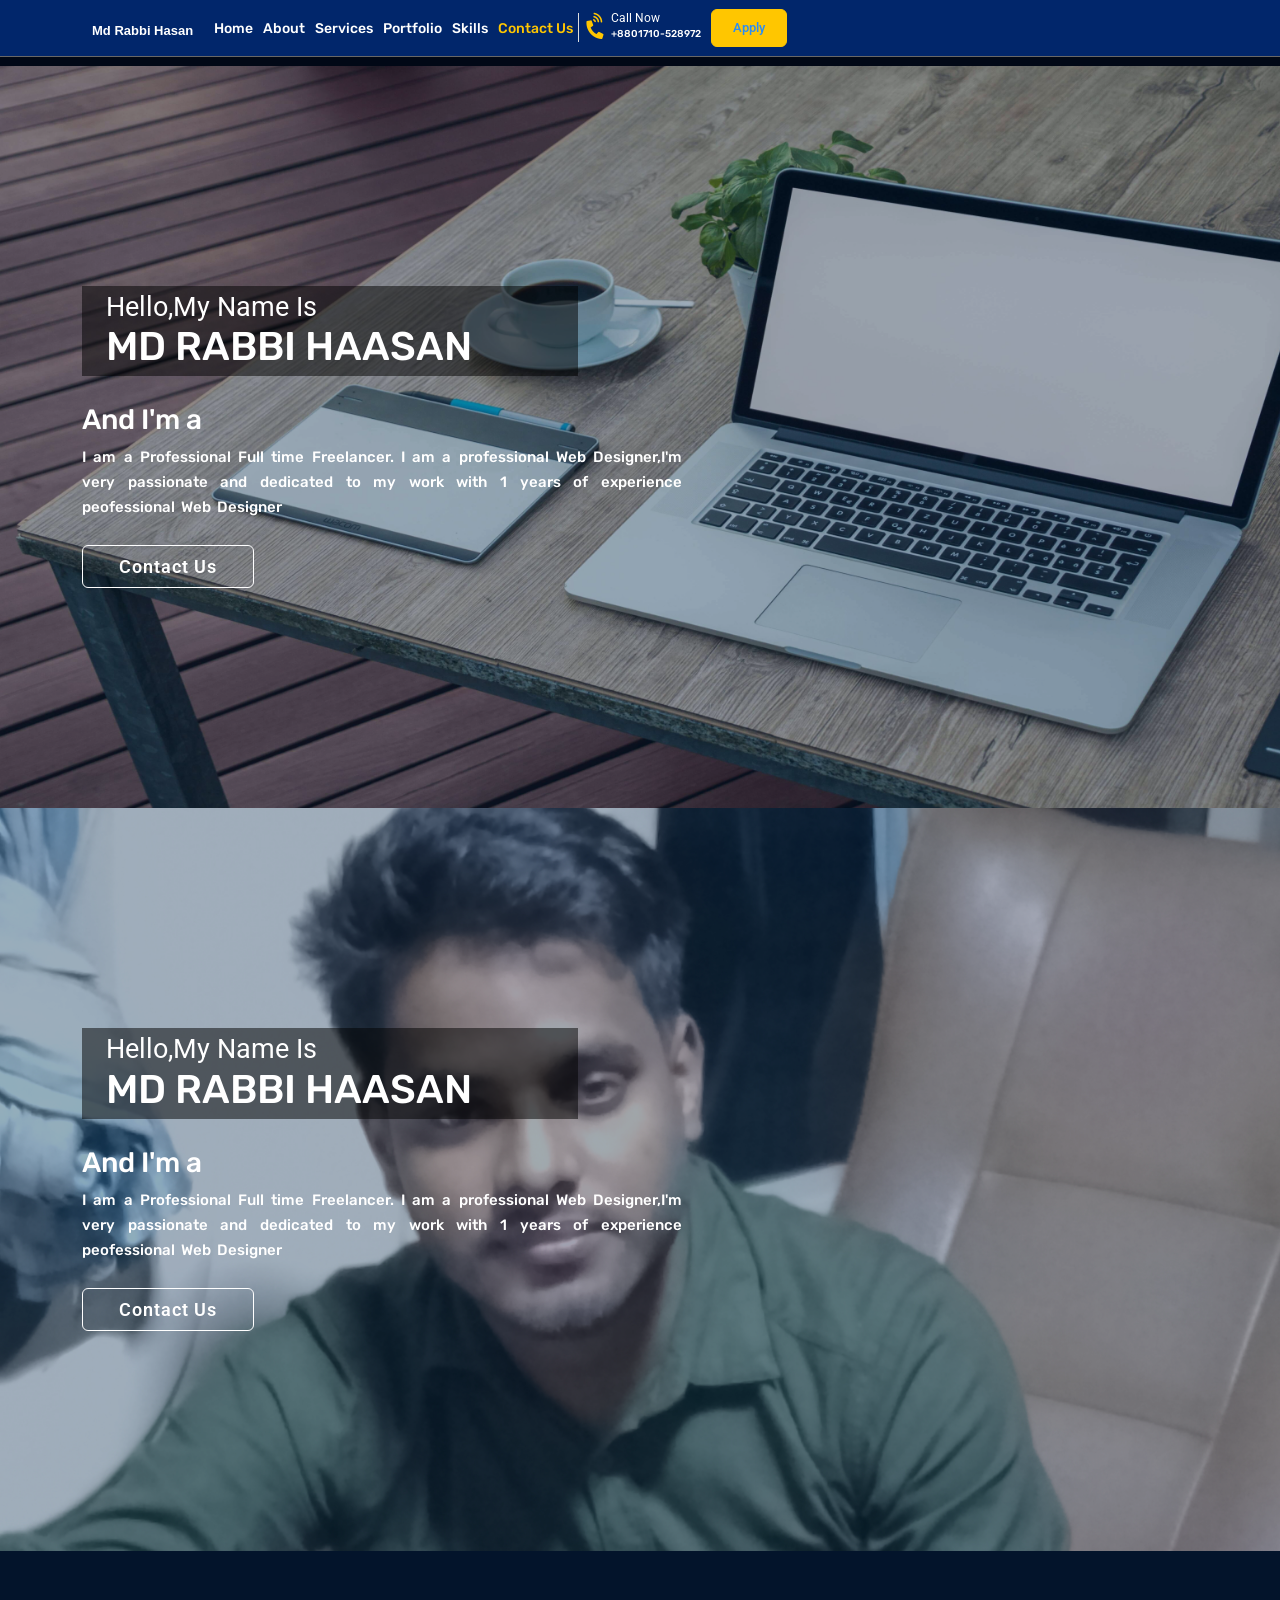
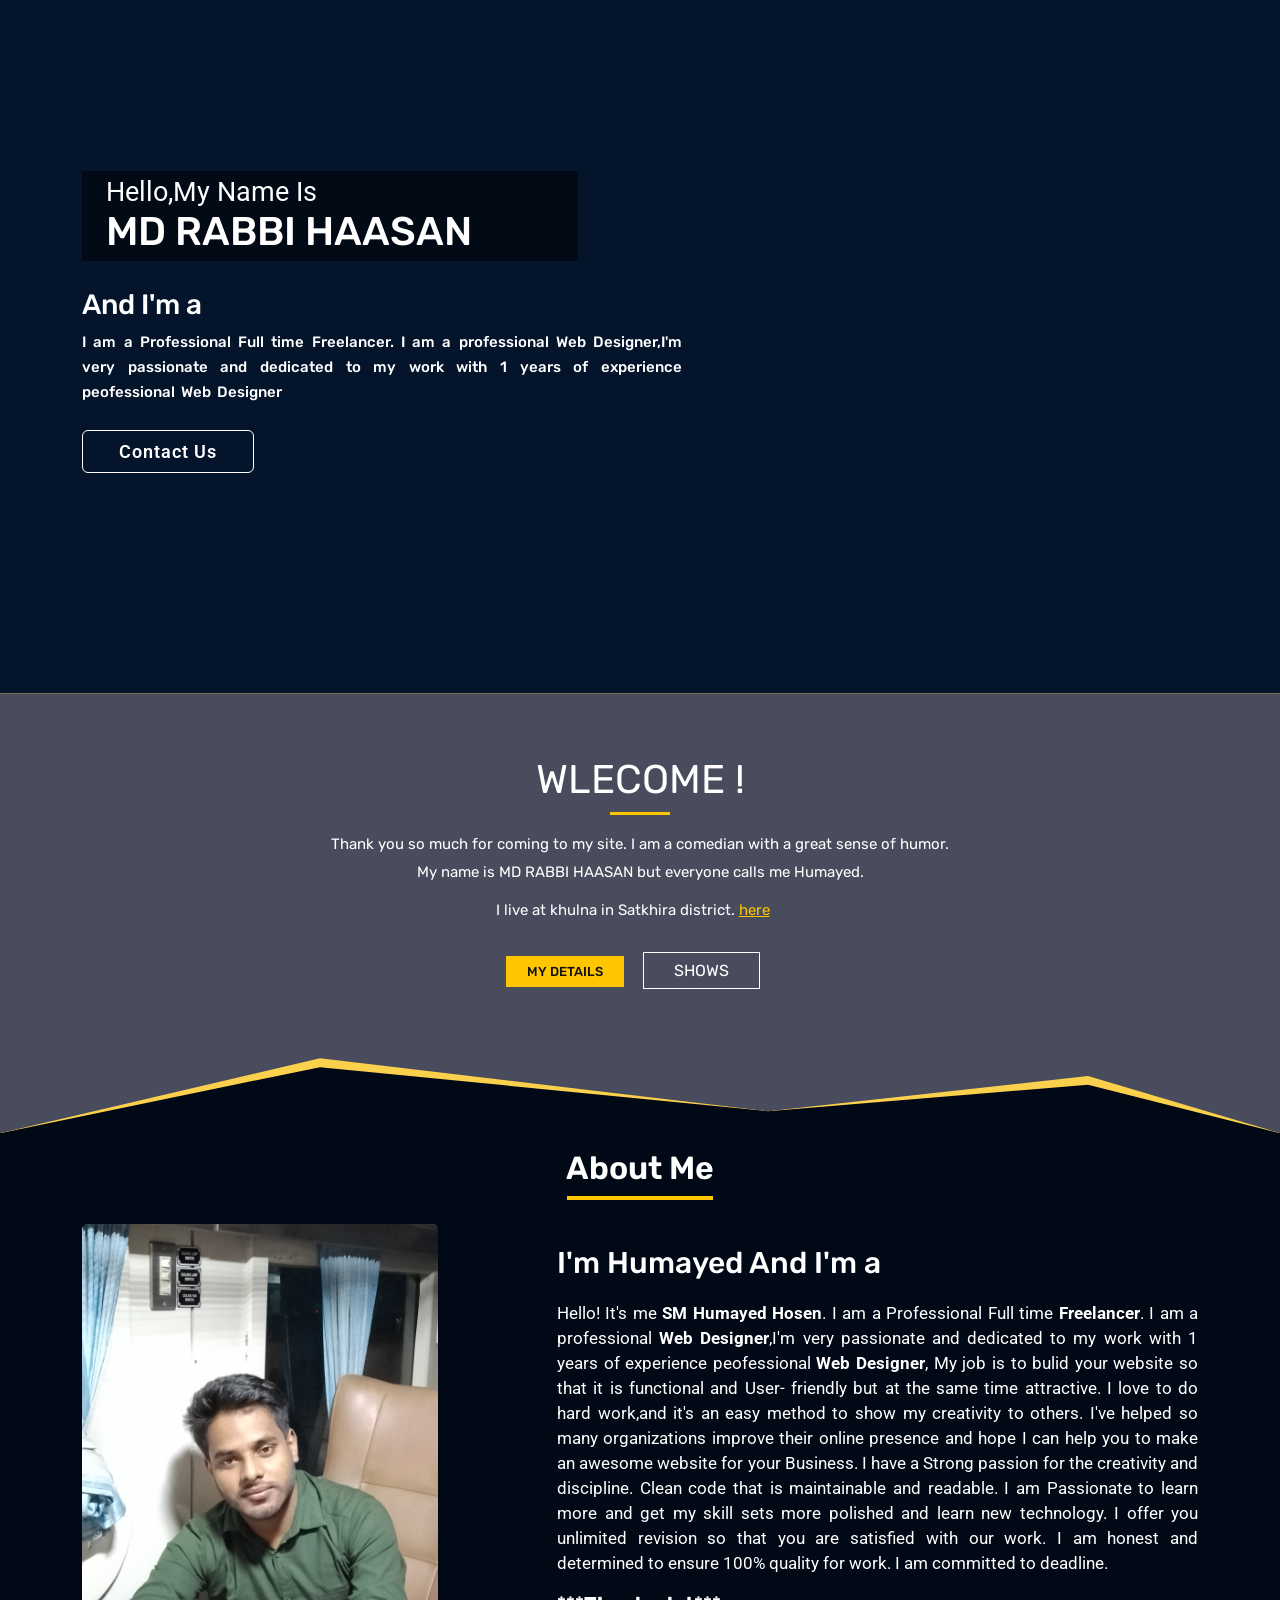
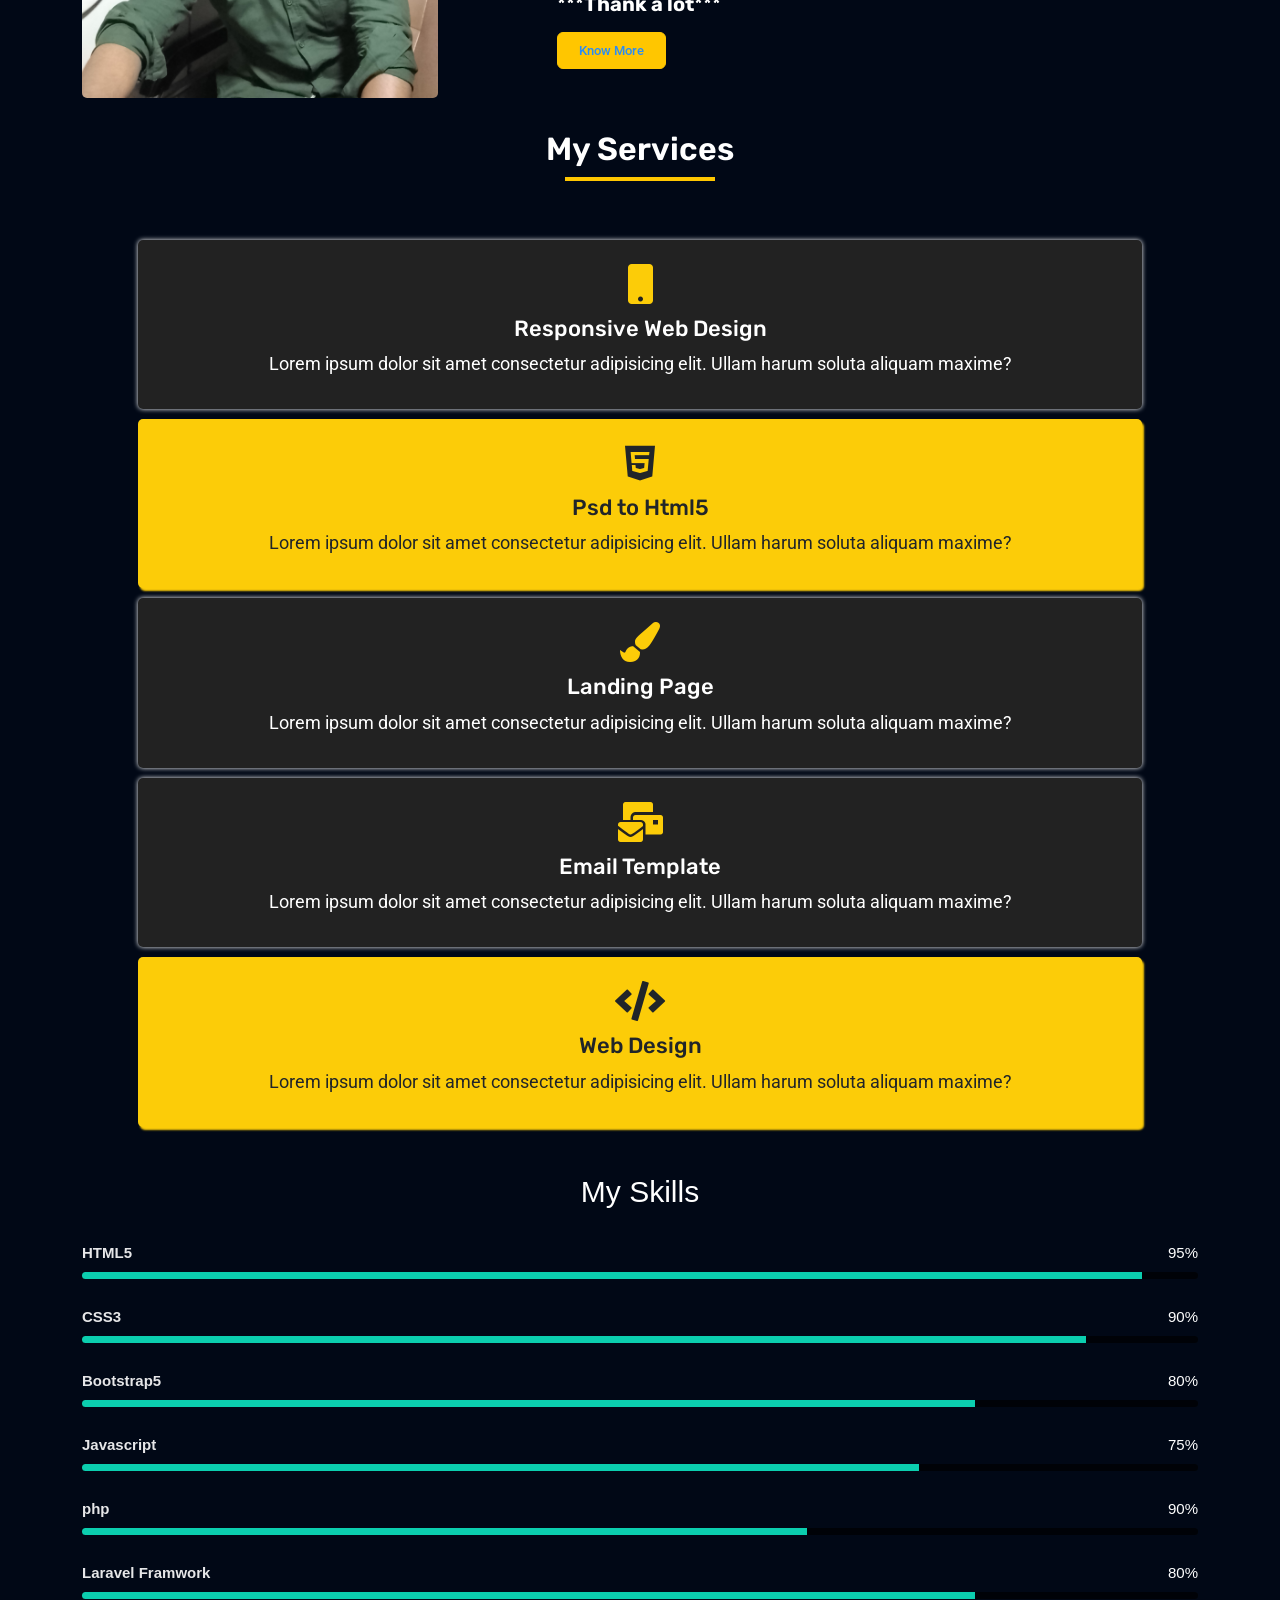
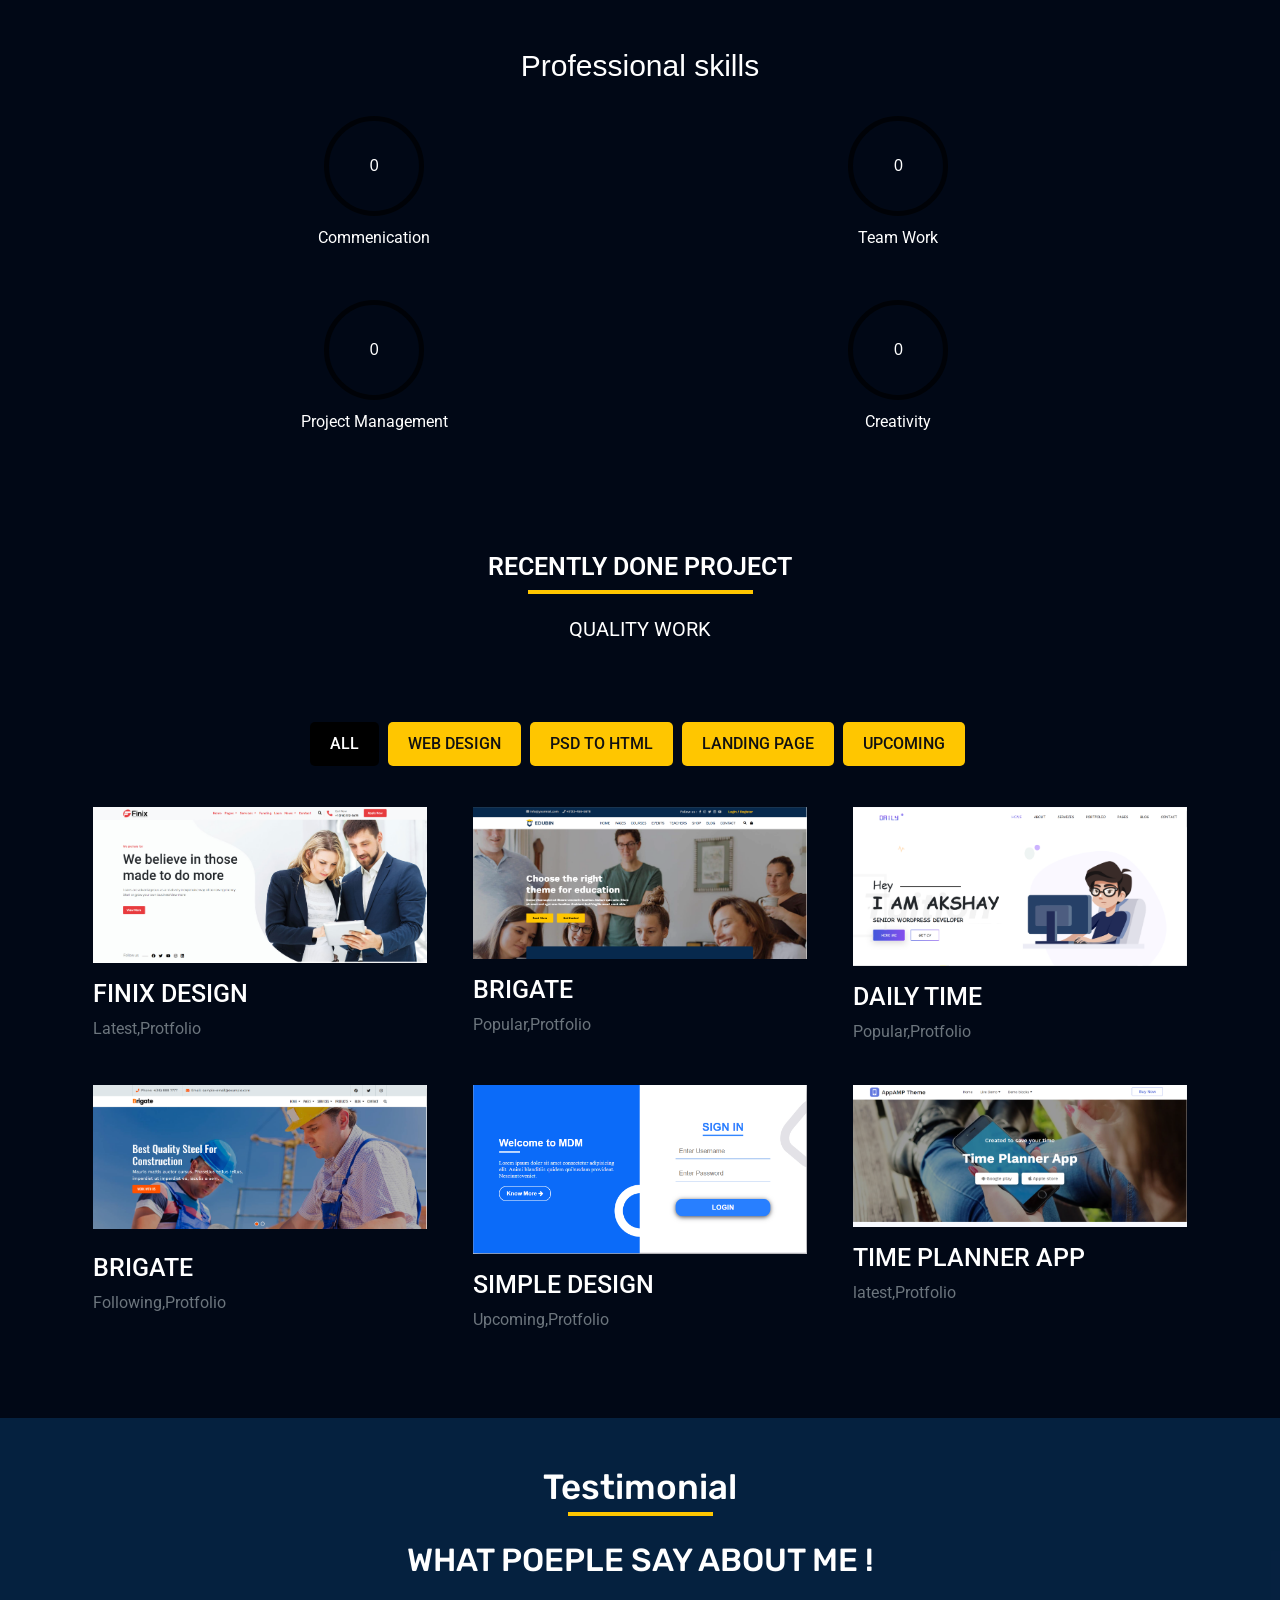
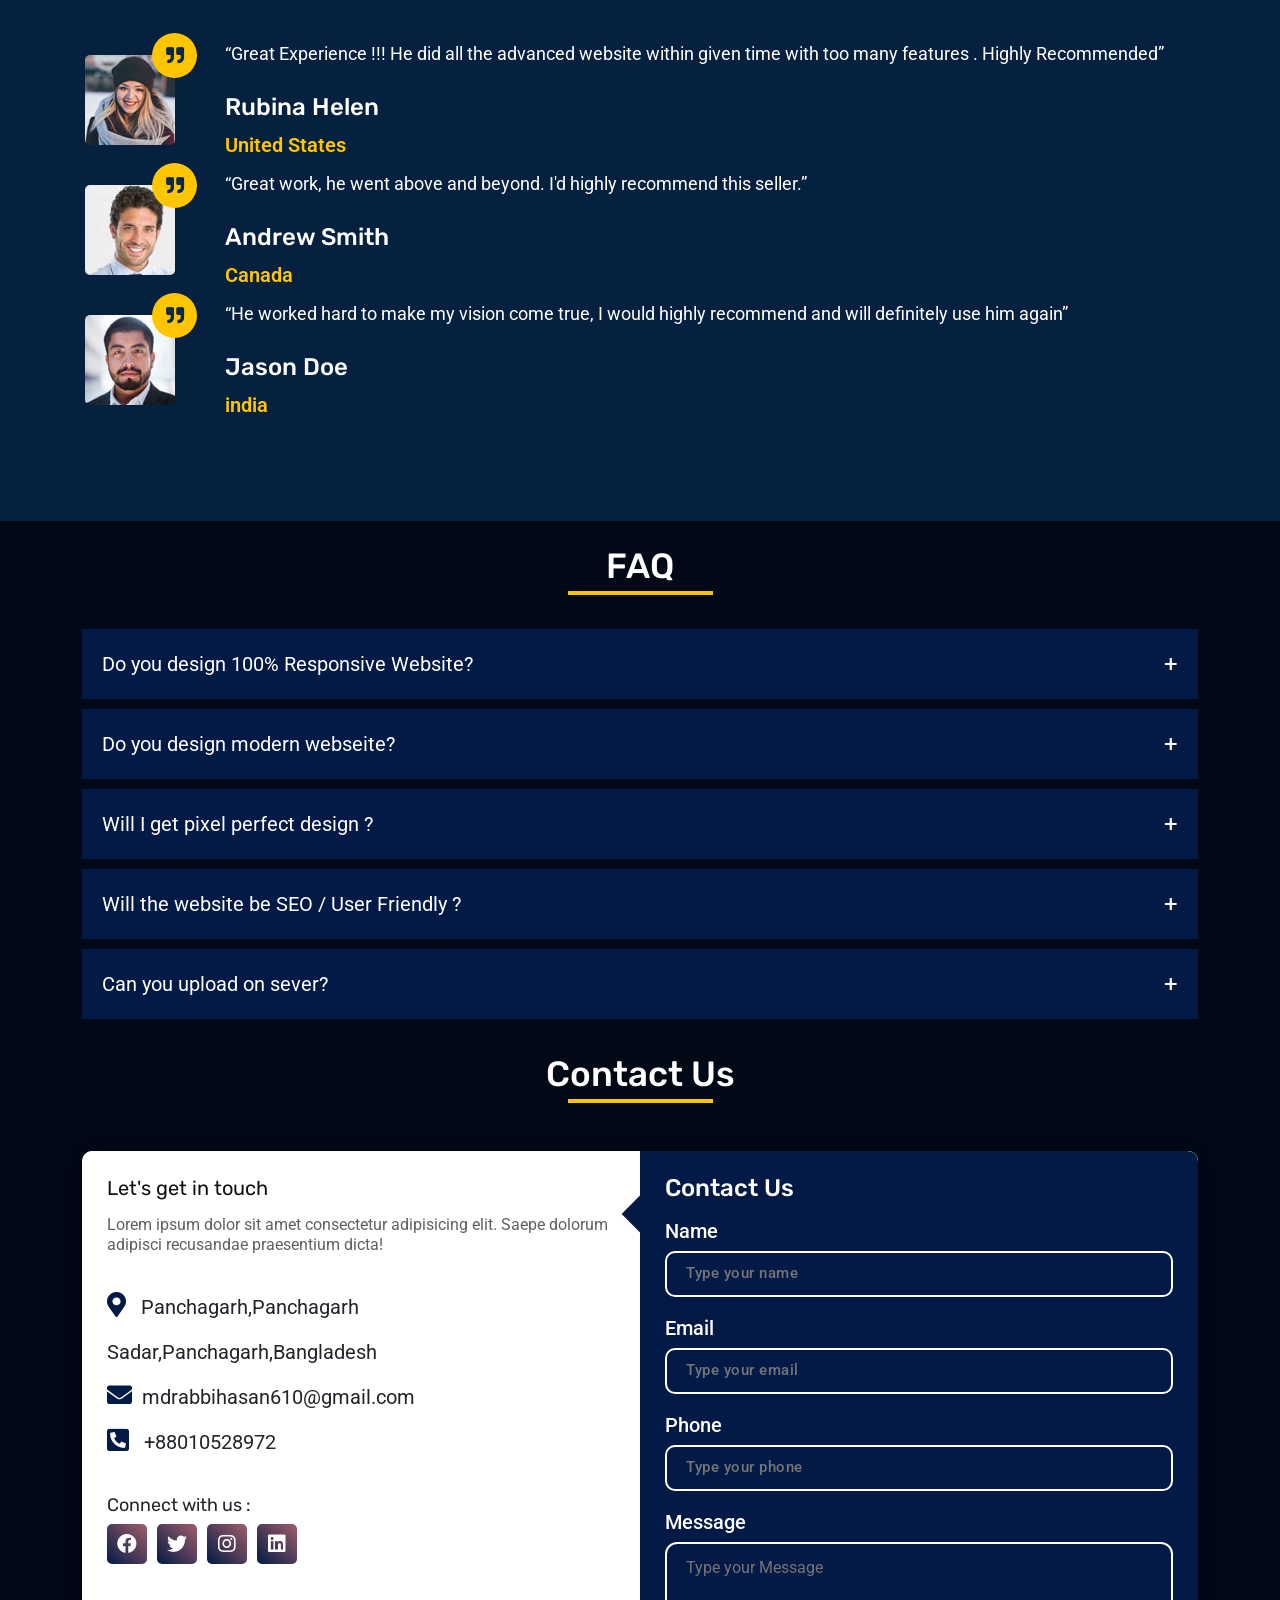
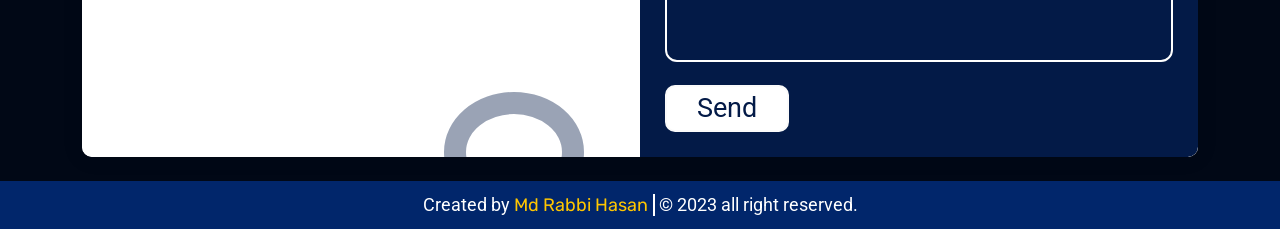
==== index.html @ 2c8f9721 "Portfolio" ====
<!doctype html>
<html lang="en">

<head>
    <!-- Required meta tags -->
    <meta charset="utf-8">
    <meta name="viewport" content="width=device-width, initial-scale=1">

    <!-- Font -->
    <link
        href="https://fonts.googleapis.com/css2?family=Roboto:ital,wght@0,100;0,300;0,400;0,500;0,700;0,900;1,100;1,300;1,400;1,500;1,700;1,900&family=Rubik:ital,wght@0,300;0,400;0,500;0,600;0,700;0,800;1,300;1,400;1,500;1,600;1,700;1,800&display=swap"
        rel="stylesheet">
    <link rel="stylesheet" href="https://cdnjs.cloudflare.com/ajax/libs/font-awesome/4.7.0/css/font-awesome.css">
    <link rel="stylesheet" href="https://cdnjs.cloudflare.com/ajax/libs/font-awesome/5.15.3/css/all.min.css">
    <!-- Slick slider cdn -->
    <link rel="stylesheet" href="https://cdnjs.cloudflare.com/ajax/libs/slick-carousel/1.9.0/slick-theme.min.css"
        integrity="sha512-17EgCFERpgZKcm0j0fEq1YCJuyAWdz9KUtv1EjVuaOz8pDnh/0nZxmU6BBXwaaxqoi9PQXnRWqlcDB027hgv9A=="
        crossorigin="anonymous" referrerpolicy="no-referrer" />
    <link rel="stylesheet" href="https://cdnjs.cloudflare.com/ajax/libs/slick-carousel/1.9.0/slick.min.css"
        integrity="sha512-yHknP1/AwR+yx26cB1y0cjvQUMvEa2PFzt1c9LlS4pRQ5NOTZFWbhBig+X9G9eYW/8m0/4OXNx8pxJ6z57x0dw=="
        crossorigin="anonymous" referrerpolicy="no-referrer" />

    <!-- animate.css -->
    <link rel="stylesheet" href="./css/animate.css">

    <!-- Bootstrap CSS -->
    <link rel="stylesheet" href="https://stackpath.bootstrapcdn.com/bootstrap/5.0.0-alpha1/css/bootstrap.min.css"
        integrity="sha384-r4NyP46KrjDleawBgD5tp8Y7UzmLA05oM1iAEQ17CSuDqnUK2+k9luXQOfXJCJ4I" crossorigin="anonymous">
    <link rel="stylesheet" href="css/style.css">
    <link rel="stylesheet" href="css/responsive.css">

    <title>Md Rabbi Hasan</title>
</head>

<body>
    <!-- =====Header-part======== -->
    <header>
        <nav class="navbar  navbar-fixed-top navbar-expand-lg  navbar-dark  header-nav">
            <div class="container">
                <a class="navbar-brand" href="#">
                    <img class="nav-img" src="#" alt="">
                    <span>Md Rabbi Hasan</span>
                </a>

                <button class="navbar-toggler" type="button" data-toggle="collapse"
                    data-target="#navbarSupportedContent" aria-controls="navbarSupportedContent" aria-expanded="false"
                    aria-label="Toggle navigation">
                    <span class="navbar-toggler-icon"></span>
                </button>
                <div class="collapse navbar-collapse" id="navbarSupportedContent">
                    <ul class="navbar-nav ml-auto our-primary-menu">
                        <li><a href="#">Home</a></li>
                        <li><a href="#about">About</a>
                        </li>
                        <li><a href="#service">Services</a>
                        </li>
                        <li><a href="#portfolio">Portfolio</a>
                        </li>
                        <li><a href="#mh-skills">Skills</a>
                        </li>
                        <li><a style="color: #ffc600;" href="#Contact">Contact Us</a></li>
                    </ul>

                    <div class="header-call d-flex">
                        <div class="header-call-icon">
                            <span><i class="fas fa-phone-volume"></i></span>
                        </div>
                        <div class="header-call-info">
                            <span class="d-block">Call Now</span>
                            <a class="d-block" href="tel:+8801710-528972">+8801710-528972</a>
                        </div>
                    </div>
                    <form class="d-flex">
                        <button class="btn default-btn btn-outline-dark" type="submit">Apply</button>
                    </form>

                </div>
            </div>
        </nav>
    </header>
    <!-- =====Header-part======== -->

<!-- =======Slider-part======== -->
<section class="slider-section">
    <div class="row banner">

        <div class="col-xxl-12">
            <div class="inner-banner" style="background-image: url('./img/me/r4.jpg');">
                <div class="container">
                    <div class="row">
                        <div class="col-xxl-6 col-xl-6 col-lg-6 col-md-6 col-sm-6">
                            <div class="banner-info wow slideInLeft">
                                <h1><span>Hello,My Name Is</span>
                                    MD RABBI HAASAN</h1>
                                <h3>And I'm a <span class="animate"></span></h3>
                                <h6>I am a Professional Full time Freelancer. I am a professional Web Designer,I'm
                                    very passionate and dedicated to my work with 1 years of experience peofessional
                                    Web Designer</h6>
                                <a class="btn btn-primary" href="#Contact">Contact Us</a>
                            </div>
                        </div>
                        <div class="col-xxl-6 col-xl-6 col-lg-6 col-md-6 col-sm-6">
                            <div id="particles-js" class="row"></div>
                        </div>
                    </div>
                </div>
            </div>
        </div>
        <div class="col-xxl-12">
            <div class="inner-banner" style="background-image: url('./img/me/r2.jpg');">
                <div class="container">
                    <div class="row">
                        <div class="col-xxl-6 col-xl-6 col-lg-6 col-md-6 col-sm-6">
                            <div class="banner-info wow slideInLeft">
                                <h1><span>Hello,My Name Is</span>
                                    MD RABBI HAASAN</h1>
                                <h3>And I'm a <span class="animate2"></span></h3>
                                <h6>I am a Professional Full time Freelancer. I am a professional Web Designer,I'm
                                    very passionate and dedicated to my work with 1 years of experience peofessional
                                    Web Designer</h6>
                                <a class="btn btn-primary" href="#Contact">Contact Us</a>
                            </div>
                        </div>
                        <div class="col-xxl-6 col-xl-6 col-lg-6 col-md-6 col-sm-6">
                            <div id="particles-js2" class="row"></div>
                        </div>
                    </div>
                </div>
            </div>
        </div>
        <div class="col-xxl-12">
            <div class="inner-banner" style="background-image: url('./img/me/r3.jpg');">
                <div class="container">
                    <div class="row">
                        <div class="col-xxl-6 col-xl-6 col-lg-6 col-md-6 col-sm-6">
                            <div class="banner-info wow slideInLeft">
                                <h1><span>Hello,My Name Is</span>
                                    MD RABBI HAASAN</h1>
                                <h3>And I'm a <span class="animate3"></span></h3>
                                <h6>I am a Professional Full time Freelancer. I am a professional Web Designer,I'm
                                    very passionate and dedicated to my work with 1 years of experience peofessional
                                    Web Designer</h6>
                                <a class="btn btn-primary" href="#Contact">Contact Us</a>
                            </div>
                        </div>
                        <div class="col-xxl-6 col-xl-6 col-lg-6 col-md-6 col-sm-6">
                            <div id="particles-js3" class="row"></div>
                        </div>
                    </div>
                </div>
            </div>
        </div>

    </div>
</section>
<!-- =======Slider-part======== -->

<!-- =======wlecome-part======== -->
    <section class="wlecome-section">
        <div class="container">
            <div class="row">
                <div class="col-xxl-3"></div>
                <div class="col-xxl-6">
                    <div class="Wlc-content wow bounceInUp text-center text-white"  data-wow-delay="0.4s">
                        <h1 class="mb-2">WLECOME !</h1>
                        <SPAN></SPAN>
                        <h3>Thank you so much for coming to my site. I am a comedian with a great sense of humor.</h3>
                        <h5>My name is MD RABBI HAASAN but everyone calls me Humayed.</h5>
                        <h6 class="lead">I live at khulna in Satkhira district. <a target="_blank"
                                href="https://goo.gl/maps/3Na8GhaieLbzHZTj9">here</a> </h6>
                        <a class="default-btn Wlc-btn" href="#">MY DETAILS</a>
                        <a class="show-btn" href="#">SHOWS</a>
                    </div>
                </div>
                <div class="col-xxl-3"></div>
            </div>
        </div>
    </section>
<!-- =======wlecome-part======== -->

<!-- ======about-part======== -->
    <section id="about" class="about-section py-3">
        <div class="container">
            <div class="row pb-4">
                <div class="col-xxl-12">
                    <div class="about-title text-center">
                        <h2>About Me</h2>
                        <span></span>
                    </div>
                </div>
            </div>
            <div class="row align-items-center">
                <div class="col-xxl-4 col-xl-4 col-lg-4 col-md-12">
                    <div class="about-left">
                        <div class="about-img ">
                            <img src="./img/me/r1.jpg" alt="" class="wow bounceInLeft" data-wow-offset="250" data-wow-delay="0s" style="visibility: visible; animation-delay: 0s; animation-name: bounceInLeft;">
                        </div>
                        <div class="about-social">
                            <ul>
                                <li><a target="_blank" href="https://www.facebook.com/rabbihasan610/"><i
                                            class="fab fa-facebook"></i></a></li>
                                <li><a target="_blank" href="https://twitter.com/"><i
                                            class="fab fa-twitter"></i></a></li>
                                <li><a target="_blank" href="https://www.instagram.com/"><i
                                            class="fab fa-linkedin"></i></a></li>
                                <li><a target="_blank"
                                        href="https://www.linkedin.com/"><i
                                            class="fab fa-instagram"></i></a></li>
                            </ul>
                        </div>
                    </div>
                </div>
                <div class="col-xxl-1 col-xl-1 col-lg-1 col-md-12"></div>
                <div class="col-xxl-7 col-xl-7 col-lg-7 col-md-12">
                    <div class="about-right wow bounceInLeft" data-wow-offset="250" data-wow-delay="0s" style="visibility: visible; animation-delay: 0s; animation-name: bounceInLeft;">
                        <h2>I'm Humayed And I'm a <span class="test" style="color: #fec500; font-weight: 500;"></span>
                        </h2>
                        <p class="">Hello! It's me <b>SM Humayed Hosen</b>. I am a Professional Full time
                            <b>Freelancer</b>. I am a professional <b>Web Designer</b>,I'm very passionate and dedicated
                            to my work with 1 years of experience peofessional <b>Web Designer</b>, My job is to bulid
                            your website so that it is functional and User- friendly but at the same time attractive. I
                            love to do hard work,and it's an easy method to show my creativity to others. I've helped so
                            many organizations improve their online presence and hope I can help you to make an awesome
                            website for your Business. I have a Strong passion for the creativity and discipline. Clean
                            code that is maintainable and readable. I am Passionate to learn more and get my skill sets
                            more polished and learn new technology. I offer you unlimited revision so that you are
                            satisfied with our work. I am honest and determined to ensure 100% quality for work. I am
                            committed to deadline.
                        </p>
                        <h5>***<b>Thank a lot</b>***</h5>
                        <a class="btn btn-primary my-2 default-btn" type="button" href="#">Know More</a>
                    </div>
                </div>
            </div>
        </div>
    </section>
<!-- ======about-part======== -->

<!-- =====service-part===== -->
    <section id="service" class="services-section py-3">
        <div class="container">
            <div class="row">
                <div class="col-xll-12">
                    <div class="services-title text-center">
                        <h2>My Services</h2>
                        <span></span>
                    </div>
                </div>
            </div>
            <div class="row serviceslick py-4">
                <div class="col-xxl-4">
                    <div class="services-item wow fadeInUp" data-wow-offset="180" style="visibility: visible; animation-name: fadeInUp;">
                        <div class="services-content p-3 text-center">
                            <span><i class="fas fa-mobile"></i></span>
                            <h2>Responsive Web Design</h2>
                            <p>Lorem ipsum dolor sit amet consectetur adipisicing elit. Ullam harum soluta aliquam
                                maxime? </p>
                        </div>
                    </div>
                </div>
                <div class="col-xxl-4">
                    <div class="services-item wow fadeInUp" data-wow-offset="180" style="visibility: visible; animation-name: fadeInUp;">
                        <div class="services-content-yellow p-3 text-center">
                            <span><i class="fab fa-html5"></i></span>
                            <h2>Psd to Html5</h2>
                            <p>Lorem ipsum dolor sit amet consectetur adipisicing elit. Ullam harum soluta aliquam
                                maxime? </p>
                        </div>
                    </div>
                </div>
                <div class="col-xxl-4">
                    <div class="services-item wow fadeInUp" data-wow-offset="180" style="visibility: visible; animation-name: fadeInUp;">
                        <div class="services-content p-3 text-center">
                            <span><i class="fas fa-paint-brush"></i></span>
                            <h2>Landing Page</h2>
                            <p>Lorem ipsum dolor sit amet consectetur adipisicing elit. Ullam harum soluta aliquam
                                maxime? </p>
                        </div>
                    </div>
                </div>
                <div class="col-xxl-4">
                    <div class="services-item wow fadeInUp" data-wow-offset="180" style="visibility: visible; animation-name: fadeInUp;">
                        <div class="services-content p-3 text-center">
                            <span><i class="fas fa-mail-bulk"></i></span>
                            <h2>Email Template</h2>
                            <p>Lorem ipsum dolor sit amet consectetur adipisicing elit. Ullam harum soluta aliquam
                                maxime? </p>
                        </div>
                    </div>
                </div>
                <div class="col-xxl-4">
                    <div class="services-item wow fadeInUp" data-wow-offset="180" style="visibility: visible; animation-name: fadeInUp;">
                        <div class="services-content-yellow p-3  text-center">
                            <span><i class="fas fa-code"></i></span>
                            <h2>Web Design</h2>
                            <p>Lorem ipsum dolor sit amet consectetur adipisicing elit. Ullam harum soluta aliquam
                                maxime? </p>
                        </div>
                    </div>
                </div>
            </div>
        </div>
    </section>
<!-- =====service-part===== -->

<!-- ========skill-part====== -->
    <section class="mh-skills" id="mh-skills">
        <div class="container">
            <div class="row">
                <div class="col-xl-12 col-xxl-6">
                    <div class="mh-skills-inner wow fadeInUp" data-wow-offset="180" style="visibility: visible; animation-name: fadeInUp;">
                        <div class="mh-professional-skill">
                            <h3>My Skills</h3>
                            <div class="each-skills">
                                <div class="candidotos">
                                    <div class="parcial">
                                        <div class="info">
                                            <div class="nome">HTML5</div>
                                            <div class="Percentage-num">95%</div>
                                        </div>
                                        <div class="progressBar">
                                            <div class="percentagem" style="width: 95%;"></div>
                                        </div>
                                    </div>
                                </div>
                                <div class="candidotos">
                                    <div class="parcial">
                                        <div class="info">
                                            <div class="nome">CSS3</div>
                                            <div class="Percentage-num">90%</div>
                                        </div>
                                        <div class="progressBar">
                                            <div class="percentagem" style="width: 90%;"></div>
                                        </div>
                                    </div>
                                </div>
                                <div class="candidotos">
                                    <div class="parcial">
                                        <div class="info">
                                            <div class="nome">Bootstrap5</div>
                                            <div class="Percentage-num">80%</div>
                                        </div>
                                        <div class="progressBar">
                                            <div class="percentagem" style="width: 80%;"></div>
                                        </div>
                                    </div>
                                </div>
                                <div class="candidotos">
                                    <div class="parcial">
                                        <div class="info">
                                            <div class="nome">Javascript</div>
                                            <div class="Percentage-num">75%</div>
                                        </div>
                                        <div class="progressBar">
                                            <div class="percentagem" style="width: 75%;"></div>
                                        </div>
                                    </div>
                                </div>
                                <div class="candidotos">
                                    <div class="parcial">
                                        <div class="info">
                                            <div class="nome">php</div>
                                            <div class="Percentage-num">90%</div>
                                        </div>
                                        <div class="progressBar">
                                            <div class="percentagem" style="width: 65%;"></div>
                                        </div>
                                    </div>
                                </div>
                                <div class="candidotos">
                                    <div class="parcial">
                                        <div class="info">
                                            <div class="nome">Laravel Framwork</div>
                                            <div class="Percentage-num">80%</div>
                                        </div>
                                        <div class="progressBar">
                                            <div class="percentagem" style="width: 80%;"></div>
                                        </div>
                                    </div>
                                </div>
                            </div>
                        </div>
                    </div>
                </div>

                <div class="col-xl-12 col-xxl-6">
                    <div class="mh-professional-skills  wow fadeInUp" data-wow-offset="180" style="visibility: visible; animation-name: fadeInUp;">
                        <h3>Professional skills</h3>
                        <ul class="mh-professional-progress">
                            <li>
                                <div class="mh-progress mh-progress-circle" data-progress="95"></div>
                                <div class="pr-skills-name">Commenication</div>
                            </li>
                            <li>
                                <div class="mh-progress mh-progress-circle" data-progress="80"></div>
                                <div class="pr-skills-name">Team Work</div>
                            </li>
                            <li>
                                <div class="mh-progress mh-progress-circle" data-progress="86"></div>
                                <div class="pr-skills-name">Project Management</div>
                            </li>
                            <li>
                                <div class="mh-progress mh-progress-circle" data-progress="85"></div>
                                <div class="pr-skills-name">Creativity</div>
                            </li>
                        </ul>
                    </div>
                </div>

            </div>
        </div>
    </section>
<!-- ========skill-part====== -->

    <!-- =============Start Portfolio-section=========== -->

    <section id="portfolio" class="project-area">
        <div class="container">
            <div class="row">
                <div class="col-xxl-12">
                    <div class="project-title text-white pb-5">
                        <div class="title-h1 text-uppercase">Recently Done Project</div>
                        <span></span>
                        <div class="title-h2 text-uppercase">Quality Work</div>
                    </div>
                </div>
            </div>
            <div class="row">
                <div class="col-xxl-12">
                    <div class="button-group">
                        <button type="button" data-filter="*" class="active mixitup-control-active">All</button>
                        <button type="button" data-filter=".WEB-DESIGN">WEB DESIGN</button>
                        <button type="button" data-filter=".PSD-HTML">PSD TO HTML</button>
                        <button type="button" data-filter=".LANDING-PAGE">LANDING PAGE</button>
                        <button type="button" data-filter=".Upcoming">Upcoming</button>
                    </div>
                </div>
            </div>
            <div class="row grid">
                <div class="col-xxl-4 col-xl-4 col-lg-4 col-md-6 col-sm-12  element-item PSD-HTML">
                    <div class="our-project">
                        <div class="img">
                            <img src="./img/portfolio/web3.png" alt="portfolio-1" class="wow fadeInUp" data-wow-offset="200" style="visibility: visible; animation-name: fadeInUp;">
                            <div class="overlay1">
                                <div class="text5">
                                    <p class="portfolio-under-text">Finix website</p>
                                    <a href="./Portfolio/Finix template/index.html" target="_blank">
                                        <i class="fas fa-link" title="Sport details website"></i>
                                    </a>
                                </div>
                            </div>
                        </div>
                        <div class="title text-white pt-3">
                            <h4 class="text-uppercase">Finix Design</h4>
                            <span class="text-secondary">Latest,Protfolio</span>
                        </div>
                    </div>
                </div>
                <div class="col-xxl-4 col-xl-4 col-lg-4 col-md-6 col-sm-12 mix element-item WEB-DESIGN">
                    <div class="our-project">
                        <div class="img">
                            <img src="./img/portfolio/web2.png" alt="portfolio-2" class="wow fadeInUp" data-wow-offset="200" style="visibility: visible; animation-name: fadeInUp;">
                            <div class="overlay1">
                                <div class="text5">
                                    <p class="portfolio-under-text">Educational Website</p>
                                    <a href="./Portfolio/Edubin/index.html" target="_blank">
                                        <i class="fas fa-link" title="Sport details website"></i>
                                    </a>
                                </div>
                            </div>
                        </div>
                        <div class="title text-white pt-3">
                            <h4 class="text-uppercase">Brigate</h4>
                            <span class="text-secondary">Popular,Protfolio</span>
                        </div>
                    </div>
                </div>
                <div class="col-xxl-4 col-xl-4 col-lg-4 col-md-6 col-sm-12 mix element-item WEB-DESIGN">
                    <div class="our-project">
                        <div class="img">
                            <img src="./img/portfolio/p11.jpg" alt="portfolio-3" class="wow fadeInUp" data-wow-offset="200" style="visibility: visible; animation-name: fadeInUp;">
                            <div class="overlay1">
                                <div class="text5">
                                    <p class="portfolio-under-text">Daily website</p>
                                    <a href="./Portfolio/Daily/Index.html" target="_blank">
                                        <i class="fas fa-link" title="Sport details website"></i>
                                    </a>
                                </div>
                            </div>
                        </div>
                        <div class="title text-white pt-3">
                            <h4 class="text-uppercase">Daily time</h4>
                            <span class="text-secondary">Popular,Protfolio</span>
                        </div>
                    </div>
                </div>
                <div class="col-xxl-4 col-xl-4 col-lg-4 col-md-6 col-sm-12 mix element-item LANDING-PAGE">
                    <div class="our-project">
                        <div class="img">
                            <img src="./img/portfolio/web1.png" alt="portfolio-4" class="wow fadeInUp" data-wow-offset="200" style="visibility: visible; animation-name: fadeInUp;">
                            <div class="overlay1">
                                <div class="text5">
                                    <p class="portfolio-under-text">Construction Website</p>
                                    <a href="./Portfolio/Brigate/index.html" target="_blank">
                                        <i class="fas fa-link" title="Sport details website"></i>
                                    </a>
                                </div>
                            </div>
                        </div>
                        <div class="title text-white py-4">
                            <h4 class="text-uppercase">Brigate</h4>
                            <span class="text-secondary">Following,Protfolio</span>
                        </div>
                    </div>
                </div>
              
                <div class="col-xxl-4 col-xl-4 col-lg-4 col-md-6 col-sm-12 mix element-item Upcoming">
                    <div class="our-project">
                        <div class="img">
                            <img src="./img/portfolio/web5.png" alt="portfolio-6" class="wow fadeInUp" data-wow-offset="200" style="visibility: visible; animation-name: fadeInUp;">
                            <div class="overlay1">
                                <div class="text5">
                                    <p class="portfolio-under-text">Log in Template</p>
                                    <a href="./Portfolio/Sign-in Design/index.html" target="_blank">
                                        <i class="fas fa-link" title="Sport details website"></i>
                                    </a>
                                </div>
                            </div>
                        </div>
                        <div class="title text-white pt-3">
                            <h4 class="text-uppercase">Simple Design</h4>
                            <span class="text-secondary">Upcoming,Protfolio</span>
                        </div>
                    </div>
                </div>
             
                <div class="col-xxl-4 col-xl-4 col-lg-4 col-md-6 col-sm-12 mix element-item PSD-HTML">
                    <div class="our-project">
                        <div class="img">
                            <img src="./img/portfolio/web4.png" alt="portfolio-9" class="wow fadeInUp" data-wow-offset="200" style="visibility: visible; animation-name: fadeInUp;">
                            <div class="overlay1">
                                <div class="text5">
                                    <p class="portfolio-under-text"> website</p>
                                    <a href="./Portfolio/AppAMP Theme/index.html" target="_blank">
                                        <i class="fas fa-link" title="Time Planner App website"></i>
                                    </a>
                                </div>
                            </div>
                        </div>
                        <div class="title text-white pt-3">
                            <h4 class="text-uppercase">Time Planner App</h4>
                            <span class="text-secondary">latest,Protfolio</span>
                        </div>
                    </div>
                </div>
            </div>
        </div>
    </section>
    <!-- =============Start Portfolio-section=========== -->


    <!-- =====Start testimonial-section====== -->

    <section class="testimonial-section py-5" style="background: url(img/testimonial/pro.jpg) no-repeat center fixed ;">
        <div class="container">
            <div class="row text-center">

                <div class="featur-title testimonial-title">
                    <h3>Testimonial</h3>
                    <span></span>
                    <h2>WHAT POEPLE SAY ABOUT ME !</h2>
                </div>

            </div>
            <div class="row testimonial-slider py-5">
                <div class="col-xxl-6 test-div">

                    <div class="single-feature wow fadeInUp" data-wow-offset="200" style="visibility: visible; animation-name: fadeInUp;">
                        <div class="feature-content">
                            <img src="img/testimonial/pro1.jpg" alt="">
                            <div class="test-icons">
                                <i class="fas fa-quote-right"></i>
                            </div>
                        </div>

                        <div class="testimonial-text">
                            <p>“Great Experience !!! He did all the advanced website within given time with too many
                                features . Highly Recommended”</p>
                            <h4>Rubina Helen</h4>
                            <span>United States</span>
                        </div>
                    </div>

                </div>
                <div class="col-xxl-6 test-div">

                    <div class="single-feature wow fadeInUp" data-wow-offset="200" style="visibility: visible; animation-name: fadeInUp;">
                        <div class="feature-content">
                            <img src="img/testimonial/pro2.jpg" alt="">
                            <div class="test-icons">
                                <i class="fas fa-quote-right"></i>
                            </div>
                        </div>

                        <div class="testimonial-text">
                            <p>“Great work, he went above and beyond. I'd highly recommend this seller.”</p>
                            <h4>Andrew Smith</h4>
                            <span>Canada</span>
                        </div>
                    </div>

                </div>
                <div class="col-xxl-6 test-div">


                    <div class="single-feature">
                        <div class="feature-content">
                            <img src="img/testimonial/pro3.jpg" alt="">
                            <div class="test-icons">
                                <i class="fas fa-quote-right"></i>
                            </div>
                        </div>

                        <div class="testimonial-text">
                            <p>“He worked hard to make my vision come true, I would highly recommend and will definitely
                                use him again”</p>
                            <h4>Jason Doe</h4>
                            <span>india</span>
                        </div>
                    </div>


                </div>

            </div>
        </div>
    </section>

    <!-- =====End testimonial-section====== -->

    <!-- ========faq-section======= -->
    <section class="faq-section">
        <div class="container">
            <div class="row">
                <div class="col-xxl-12 my-4">
                    <div class="featur-title testimonial-title text-center">
                        <h3>FAQ</h3>
                        <span></span>
                    </div>
                </div>
            </div>
            <div class="row">
                <div class="col-xxl-12 col-xl-12 col-lg-12 col-md-12 col-sm-12 text-white">
                    <div class="accordion wow fadeInLeftBig" data-wow-offset="80" data-wow-delay="0s" style="visibility: visible; animation-delay: 0s; animation-name: fadeInLeftBig;">
                        <div class="contentBx">
                            <div class="label">Do you design 100% Responsive Website?</div>
                            <div class="content">
                                <p>Yes. My Site will be 100% Responsive. It'll be Tab, Desktop/Laptop and Mobile
                                    Friendly. You can easily check it with any browser. If my work is not up to your
                                    satisfaction level I offer you money back guarantee.
                                </p>
                            </div>
                        </div>
                    </div>
                    <div class="accordion wow fadeInRightBig" data-wow-delay=".1s" style="visibility: visible; animation-delay: 0.1s; animation-name: fadeInRightBig;">
                        <div class="contentBx">
                            <div class="label">Do you design modern webseite?</div>
                            <div class="content">
                                <p>Yes I can do.</p>
                            </div>
                        </div>
                    </div>
                    <div class="accordion wow fadeInLeftBig" data-wow-offset="80" data-wow-delay=".2s" style="visibility: visible; animation-delay: 0.2s; animation-name: fadeInLeftBig;">
                        <div class="contentBx">
                            <div class="label">Will I get pixel perfect design ?</div>
                            <div class="content">
                                <p>Yes, You will get a pixel perfect and fresh design.</p>
                            </div>
                        </div>
                    </div>
                    <div class="accordion wow fadeInRightBig"  data-wow-delay=".3s" style="visibility: visible; animation-delay: 0.3s; animation-name: fadeInRightBig;">
                        <div class="contentBx">
                            <div class="label">Will the website be SEO / User Friendly ?</div>
                            <div class="content">
                                <p>Yes,absolutely! The website and it's url structure will be fully search engine
                                    friendly. Thewebsite will be neat clean and user friendly as well.</p>
                            </div>
                        </div>
                    </div>
                    <div class="accordion wow fadeInLeftBig" data-wow-offset="80" data-wow-delay=".4s" style="visibility: visible; animation-delay: 0.4s; animation-name: fadeInLeftBig;">
                        <div class="contentBx">
                            <div class="label">Can you upload on sever?</div>
                            <div class="content">
                                <p>Yes</p>
                            </div>
                        </div>
                    </div>
                </div>
            </div>
        </div>
    </section>
    <!-- ========faq-section======= -->

<!-- ============Contact-part========== -->
    <section id="Contact" class="contact-section py-4">
        <div class="container">
            <div class="row">
                <div class="col-xxl-12 mb-5">
                    <div class="featur-title testimonial-title text-center">
                        <h3>Contact Us</h3>
                        <span></span>
                    </div>
                </div>
            </div>
            <div class="row">
                <div class="col-xxl-12 col-xl-12 ">
                    <div class="contact-content wow bounceIn" data-wow-offset="180" style="visibility: visible; animation-name: bounceIn;">
                        <div class="contact-info w50 ">
                            <h2>Let's get in touch</h2>
                            <p>Lorem ipsum dolor sit amet consectetur adipisicing elit. Saepe dolorum adipisci
                                recusandae praesentium dicta!
                            </p>
                            <ul>
                                <li><i class="fas fa-map-marker-alt icon"></i> Panchagarh,Panchagarh Sadar,Panchagarh,Bangladesh
                                </li>
                                <li><i class="fas fa-envelope icon"></i>mdrabbihasan610@gmail.com</li>
                                <li><i class="fas fa-phone-square-alt icon"></i> +88010528972</li>
                            </ul>
                            <h5>Connect with us :</h5>
                            <div class="social-icons">
                                <a target="_blank" href="https://www.facebook.com/"><i
                                        class="fab fa-facebook"></i></a>
                                <a target="_blank" href="https://twitter.com/"><i
                                        class="fab fa-twitter"></i></a>
                                <a target="_blank" href="https://www.instagram.com/"><i
                                        class="fab fa-instagram"></i></a>
                                <a target="_blank" href="https://www.linkedin.com/"><i
                                        class="fab fa-linkedin"></i></a>
                            </div>
                        </div>

                        <div class="contact-form w50 text-white">
                            <div id="emailSendResult"></div>
                            <form>
                                <h2>Contact Us</h2>
                                <div class="input-container">
                                    <label for="">Name</label>
                                    <input name="name" id="name" type="text" placeholder="Type your name" required>
                                </div>
                                <div class="input-container">
                                    <label for="">Email</label>
                                    <input name="email" id="email" name="_replyto" placeholder="Type your email" type="email"
                                        required>
                                </div>
                                <div class="input-container">
                                    <label for="">Phone</label>
                                    <input name="phone" id="phone" placeholder="Type your phone" type="tel" required>

                                </div>
                                <div class="input-container">
                                    <label class="text-label" for="">Message</label>
                                    <textarea name="meassage" id="message" placeholder="Type your Message" name=""
                                        required></textarea>
                                </div>
                                <button type="button" id="submit"  value="Send" class="btn">Send</button>
                            </form>
                        </div>
                    </div>
                </div>
            </div>
        </div>
    </section>
<!-- ============Contact-part========== -->

<!-- ======footer-part======= -->
    <footer class="footer-section">
        <div class="container">
            <div class="row">
                <div class="col-xxl-12 col-xl-12 col-lg-12 col-md-12 col-sm-12">
                    <div class="footer-content">
                        <p>Created by <a target="_blank" href="#">Md Rabbi Hasan</a> &copy; 2023 all right reserved.</p>
                    </div>
                </div>
            </div>
        </div>
    </footer>
<!-- ======footer-part======= -->

    <!-- Optional JavaScript -->
    <!-- Popper.js first, then Bootstrap JS -->

   <!-- Jquery cdn -->
    <script src="https://code.jquery.com/jquery-3.4.1.slim.min.js"
        integrity="sha384-J6qa4849blE2+poT4WnyKhv5vZF5SrPo0iEjwBvKU7imGFAV0wwj1yYfoRSJoZ+n"
        crossorigin="anonymous"></script>

    <script src="https://cdn.jsdelivr.net/npm/popper.js@1.16.0/dist/umd/popper.min.js"
        integrity="sha384-Q6E9RHvbIyZFJoft+2mJbHaEWldlvI9IOYy5n3zV9zzTtmI3UksdQRVvoxMfooAo"
        crossorigin="anonymous"></script>
    <script src="https://stackpath.bootstrapcdn.com/bootstrap/4.4.1/js/bootstrap.min.js"
        integrity="sha384-wfSDF2E50Y2D1uUdj0O3uMBJnjuUD4Ih7YwaYd1iqfktj0Uod8GCExl3Og8ifwB6"
        crossorigin="anonymous"></script>

    <!-- slick jquery cdn -->
    <script src="https://ajax.googleapis.com/ajax/libs/jquery/3.5.1/jquery.min.js"></script>

    <script src="https://cdnjs.cloudflare.com/ajax/libs/slick-carousel/1.9.0/slick.min.js"
        integrity="sha512-HGOnQO9+SP1V92SrtZfjqxxtLmVzqZpjFFekvzZVWoiASSQgSr4cw9Kqd2+l8Llp4Gm0G8GIFJ4ddwZilcdb8A=="
        crossorigin="anonymous" referrerpolicy="no-referrer"></script>

    <!-- ===typed js==== -->
    <script src="https://cdn.jsdelivr.net/npm/typed.js@2.0.12"></script>

    <!-- === particles js === -->
    <script type="text/javascript" src="./js/particles.js"></script>

    <!-- === skills js ==== -->
    <script type="text/javascript" src="./js/circle-progress.js"></script>

    <!-- ==== wow js ===== -->
    <script type="text/javascript" src="./js/wow.min.js"></script>

    <script type="text/javascript" src="js/app.js"></script>
    
    
    
    <!--======isotope library=======-->
    <script src="https://unpkg.com/isotope-layout@3/dist/isotope.pkgd.min.js"></script>

    <!-- ====mixitup library===== -->
    <script src="https://cdnjs.cloudflare.com/ajax/libs/mixitup/3.3.1/mixitup.min.js"></script>


    <script type="text/javascript">
       $("#submit").click(function(){
            var getname = $('#name').val();
            var getemail = $('#email').val();
            var gettext = $('#phone').val();
            var getSubject = $('#message').val();
            if(getname != '' && getname != '' && getname != ''){
                $('#emailSendResult').html('Mail Sending...');
                $.ajax({
                    url:'submitForm.php',
                    data:{ name:getname, email:getemail, message:gettext, subject:getSubject},
                    method: 'POST',
                    success: function(data){
                        $('#emailSendResult').html(data);
                        // alert(data);
                    }
                });
            }else{
                $('#emailSendResult').html('Please Enter All Required Fields.');
            }
       });
    </script>
</body>

</html>
---- css/style.css ----
* {
  margin: 0;
  padding: 0;
  box-sizing: border-box;
  scroll-behavior: smooth;
}
body {
  background: #010816;
}
body,
p,
span {
  font-family: "Roboto", sans-serif;
}
h1,
h2,
h3,
h4,
h5,
h6,
a {
  font-family: "Rubik", sans-serif;
}
img {
  max-width: 100%;
}
/* start css */
/* .navigation .sticky {
    position: fixed;
    top: 0;
    left: 0;
    width: 100%;
    background: #222428;
    z-index: 999;
    border-bottom: 1px solid #cecece;
    -webkit-box-shadow: 0px 0px 191px 0px rgba(0, 0, 0, 0.06);
    box-shadow: 0px 0px 191px 0px rgba(0, 0, 0, 0.06);
    -webkit-animation: sticky 2s;
    animation: sticky 2s;
}
@-webkit-keyframes sticky {
    0% {
        -webkit-transform: translateY(-100%);
        transform: translateY(-100%)
    }
    100% {
        -webkit-transform: translateY(0%);
        transform: translateY(0%)
    }
}
@keyframes sticky {
    0% {
        -webkit-transform: translateY(-100%);
        transform: translateY(-100%)
    }
    100% {
        -webkit-transform: translateY(0%);
        transform: translateY(0%)
    }
} */
.header-nav {
  position: fixed;
  top: 0;
  width: 100%;
  z-index: 99;
  background: #01266b;
  border-bottom: 1px solid #686767;
}
.header-nav .container-fluid,
.slider-section .container-fluid {
  max-width: 1400px;
}
nav.navbar.navbar-expand-lg.navbar-light.bg-light.header-nav {
  padding: 0px 0px;
}
.header-nav .nav-img {
  width: 56px;
  margin-right: 5px;
}
.header-nav a span {
  font-weight: 700;
  font-size: 15px;
  font-family: sans-serif;
  color: #fff;
}
/* Menu */
ul.our-primary-menu {
}
ul.our-primary-menu li {
  display: inline-block;
  transition: 0.4s;
  z-index: 9;
}
ul.our-primary-menu li a {
  text-decoration: none;
  color: #fff;
  font-weight: 500;
  padding: 23px 6px;
  font-size: 16px;
  transition: 0.4s;
}
ul.our-primary-menu li:hover > a {
  color: #ffc600;
}
.color-fix {
  color: #ffc600 !important;
}
.header-call {
}
.header-call .header-call-icon {
  margin-right: 5px;
}
.header-call .header-call-icon span {
  font-size: 35px;
  color: #ffc600;
  border-left: 1px solid #ddd;
  padding-left: 10px;
}
.header-call-icon span i {
  transform: rotate(-41deg);
}
.header-call .header-call-info {
  margin-right: 10px;
}
.header-call .header-call-info span {
  color: #fff;
  font-size: 15px;
}
.header-call .header-call-info a {
  text-decoration: none;
  color: #fff;
  font-weight: 500;
  font-size: 14px;
}
.default-btn {
  background: #ffc600;
  border-color: #ffc600;
  color: #07294d;
  font-weight: 500;
  padding: 8px 30px;
  font-size: 17px;
  transition: 0.4s;
}
.search-btn {
  width: 130px;
}
.default-btn {
  background: #ffc600;
  border-color: #ffc600;
  color: #298cf7;
  font-weight: 500;
  padding: 10px 26px;
  font-size: 14px;
  transition: 0.4s;
}
.btn-outline-dark:hover {
  color: #fff;
  background-color: #2488f3;
  border-color: #fff;
}

/* dropdown-menu */
ul.our-primary-menu li {
  position: relative;
}
ul.our-primary-menu li ul {
  position: absolute;
  top: 190%;
  width: 250px;
  background: #07294d;
  padding-left: 0px;
  opacity: 0;
  visibility: hidden;
  transition: 0.4s;
  transform: scaleY(0);
  transform-origin: top center;
}
ul.our-primary-menu li ul li {
  display: block;
  border-bottom: 1px solid #ffffffb8;
}
ul.our-primary-menu li ul li a {
  display: block;
  color: #fff;
  font-size: 16px;
  padding: 10px 15px;
}
ul.our-primary-menu li ul li a:hover {
  letter-spacing: 1px;
  margin-left: 5px;
}
ul.our-primary-menu li:hover ul {
  opacity: 1;
  visibility: visible;
  transform: scaleY(1);
}

/* Banner-section */

#particles-js {
  width: 100%;
  height: 100%;
  color: #fff;
}
canvas.particles-js-canvas-el {
  position: absolute;
  top: 0;
  /* background: #60606026; */
}

.slider-section {
  overflow: hidden;
}
.slider-section .banner {
  overflow: hidden;
  margin-top: 83px;
  position: relative;
}
.slider-section .banner .inner-banner {
  position: relative;
  z-index: 1;
}
.slider-section .banner .inner-banner::after {
  content: "";
  position: absolute;
  top: 0;
  left: 0;
  width: 100%;
  height: 100%;
  background: #07294d61 none repeat scroll 0 0;
  z-index: -1;
}

.slider-section .banner .inner-banner {
  padding: 220px 0px;
  background-position: top center;
  background-size: cover;
  background-repeat: no-repeat;
  width: 100%;
  vertical-align: middle;
}

/* slick icons */
.banner .slick-next:before,
.banner .slick-prev:before {
  font-family: "Fontawesome";
  font-size: 28px;
  color: #fff;
}
.banner .slick-next,
.banner .slick-prev {
  margin: auto;
  height: auto;
  z-index: 99;
}
.banner .slick-next::before {
  content: "\f105";
  width: 43px;
  height: 43px;
  background: transparent;
  line-height: 43px;
  border: 1px solid #fff;
  display: inline-block;
  border-radius: 50%;
  position: absolute;
  right: -10px;
  transition: all 0.4s linear;
  opacity: 0;
  visibility: hidden;
}
.banner .slick-prev::before {
  content: "\f104";
  width: 43px;
  height: 43px;
  background: transparent;
  line-height: 43px;
  border: 1px solid #fff;
  display: inline-block;
  border-radius: 50%;
  position: absolute;
  left: -10px;
  transition: all 0.4s linear;
  opacity: 0;
  visibility: hidden;
}
.banner .slick-prev.slick-arrow:hover::before {
  background-color: #ffc600;
  color: #07294d;
  border: 1px solid #ffc600;
}
.banner .slick-next.slick-arrow:hover::before {
  background-color: #ffc600;
  color: #07294d;
  border: 1px solid #ffc600;
}

.slider-section .banner:hover .slick-prev::before {
  visibility: visible;
  opacity: 1;
  left: 60px;
}
.slider-section .banner:hover .slick-next::before {
  visibility: visible;
  opacity: 1;
  right: 60px;
}
.slider-section .banner-info {
  color: #fff;
}
.slider-section .banner-info h1 {
  background: rgba(0, 0, 0, 0.5);
  width: 496px;
  padding: 5px 24px;
  margin-bottom: 25px;
}
.slider-section .banner-info h1 span {
  display: block;
  color: #fff;
  font-weight: 400;
  font-size: 27px;
}

.slider-section .banner-info h3 span {
  color: #ffc600;
  font-weight: 700;
  font-family: serif;
  text-transform: capitalize;
  font-size: 30px;
}
.slider-section .banner-info h6 {
  line-height: 25px;
  margin-bottom: 25px;
  font-size: 15px;
  word-spacing: 3px;
  text-align: justify;
}
.slider-section .banner-info a {
  background: transparent;
  border-color: #fff;
  padding: 7px 36px;
  font-size: 18px;
  font-weight: 600;
  letter-spacing: 1px;
  transition: all 0.4s linear;
}
.slider-section .banner-info a:hover {
  background: #ffc600;
  color: #111;
}

/* wlecome-section */

.wlecome-section {
  width: 100%;
  height: 100%;
  background-color: #fbd04d;
  clip-path: polygon(
    0% 0%,
    100% 0%,
    100% 100%,
    85% 89%,
    60% 95%,
    25% 85%,
    0% 100%
  );
  position: relative;
  padding: 150px 0px;
  z-index: 1;
}
.wlecome-section::after {
  content: "";
  position: absolute;
  top: 0;
  left: 0;
  width: 100%;
  height: 100%;
  background: #494c5d;
  clip-path: polygon(
    0% 0%,
    100% 0%,
    100% 100%,
    85% 87%,
    60% 95%,
    25% 83%,
    0% 100%
  );
  z-index: -1;
}
.wlecome-section .Wlc-content {
  margin-top: -87px;
}
.wlecome-section .Wlc-content h1 {
  font-weight: 400;
}
.wlecome-section .Wlc-content span {
  width: 35px;
  border-bottom: 4px solid #fff;
  display: block;
  margin: auto;
  margin-bottom: 20px;
}
.wlecome-section .Wlc-content h3 {
  font-size: 15px;
  font-weight: 400;
  margin-bottom: 10px;
}
.wlecome-section .Wlc-content h5 {
  font-size: 15px;
  font-weight: 400;
  margin-bottom: 20px;
}
.wlecome-section .Wlc-content h6 {
  font-size: 15px;
  font-weight: 400;
  margin-bottom: 40px;
}
.wlecome-section .Wlc-content h6 a {
  color: #ffc600;
}
.wlecome-section .Wlc-content a {
  margin-right: 15px;
}
.Wlc-btn {
  text-decoration: none;
  color: #111;
  border: none;
  transition: all 0.4s linear;
}
.Wlc-btn:hover {
  color: #fff;
  background-color: #07294d;
  border-color: #fff !important;
}

.show-btn {
  color: #fff;
  border: 1px solid #ffff;
  padding: 8px 30px;
  font-size: 16px;
  transition: all 0.4s linear;
  text-decoration: none;
}
.show-btn:hover {
  background: #07294d;
  color: #fff;
}
/* about-section */
.about-section {
}
.about-section .about-title {
}
.about-section .about-title h2 {
  font-size: 32px;
  font-weight: 600;
  color: #fff;
}
.about-section .about-title span {
  display: block;
  width: 146px;
  border-bottom: 4px solid #fec500;
  margin: auto;
}
.about-section .about-left {
  position: relative;
  overflow: hidden;
}
.about-section .about-left img {
  width: 100%;
  border-radius: 5px;
  vertical-align: middle;
  position: relative;
  transition: 0.4s;
}
.btn-primary:hover {
  color: #fff;
  background-color: #07294d;
  border-color: #fff;
}

/* .about-section .about-left img:hover{
    transform: scale(1.1);
} */
.about-section .about-left .about-img::before {
  content: "";
  position: absolute;
  top: 0;
  left: 0;
  width: 100%;
  height: 100%;
  background: rgba(0, 0, 0, 0.4);
  opacity: 0;
  visibility: hidden;
  transition: all 0.4s linear;
}
.about-section .about-left .about-img:hover::before {
  opacity: 1 !important;
  visibility: visible !important;
  z-index: 99;
  cursor: pointer;
}
/* Hover-start */

.about-left .about-social {
}
.about-left .about-social ul {
  list-style: none;
  text-align: center;
  padding-left: 0px;
  position: absolute;
  right: 0;
  left: 0px;
  bottom: 15px;
  z-index: 99;
}
.about-left .about-social ul li {
  display: inline-block;
  margin-right: 10px;

  transform: translateY(45px);
  transition: all 0.4s ease-in-out;
  opacity: 0;
  visibility: hidden;
}
.about-left:hover .about-social ul li {
  opacity: 1;
  visibility: visible;
  transform: translateY(0px);
  z-index: 99;
}

.about-left .about-social ul li a {
  display: block;
  width: 45px;
  height: 45px;
  background: #fff;
  line-height: 45px;
  font-size: 23px;
  color: #111;
  border-radius: 50%;
  transition: all 0.4s linear;
}

.about-left .about-social ul li a:hover {
  background: #07294d;
  color: #fff;
}
.about-left .about-social ul li:nth-child(1) {
  transition-delay: 0.2s;
}
.about-left .about-social ul li:nth-child(2) {
  transition-delay: 0.3s;
}
.about-left .about-social ul li:nth-child(3) {
  transition-delay: 0.4s;
}
.about-left .about-social ul li:nth-child(4) {
  transition-delay: 0.5s;
}

/* Hover end */

.about-section .about-right {
}
.about-section .about-right h2 {
  font-size: 30px;
  color: #fff;
}
.about-section .about-right h5 {
  color: #fff;
}
.about-section .about-right p {
  line-height: 25px;
  margin-top: 20px;
  font-size: 17px;
  text-align: justify;
  color: #fff;
}
/* services-section */
.services-section {
}
.services-title {
  margin-bottom: 30px;
}
.services-title h2 {
  font-weight: 600;
  color: #fff;
}
.services-title span {
  display: block;
  width: 150px;
  border-bottom: 4px solid #ffc600;
  margin: auto;
}
.services-item {
  box-sizing: border-box;
  margin-left: 5%;
  margin-right: 5%;
  margin: 5px 5%;
}
.services-content {
  background: #222222;
  color: #fff;
  border-radius: 5px;
  box-shadow: 0px 0px 5px 0px #fff;
  /* transition: all .4s linear; */
}
/* .services-content:hover{
    background: #ffc600;
    color: #111;
} */
.services-content span {
  font-size: 40px;
  color: #fccc08;
}
.services-content h2 {
  font-size: 22px;
}
.services-content p {
  font-size: 18px;
}

.services-content-yellow {
  background: #fccc08;
  border-radius: 5px;
  box-shadow: 2px 3px 2px 0px #fccc08;
}
.services-content-yellow span {
  font-size: 40px;
}
.services-content-yellow h2 {
  font-size: 22px;
}
.services-content-yellow p {
  font-size: 18px;
}

.serviceslick .slick-next:before,
.serviceslick .slick-prev:before {
  display: none;
  visibility: hidden;
}

.serviceslick .slick-dots li.slick-active button:before {
  opacity: 1.75;
  color: #ffc600;
}
.serviceslick .slick-dots li button:before {
  font-family: slick;
  font-size: 6px;
  line-height: 20px;
  position: absolute;
  top: 0;
  left: 0;
  width: 20px;
  height: 20px;
  content: "•";
  text-align: center;
  opacity: 1.25;
  color: #fff;
  -webkit-font-smoothing: antialiased;
  -moz-osx-font-smoothing: grayscale;
}

/*========= Start skills part ===========*/

.mh-skills .mh-professional-skill {
  padding-right: 60px;
  color: #fff;
}
.mh-skills .mh-professional-skills h3 {
  font-size: 30px;
  line-height: 40px;
  font-weight: 400;
  text-align: center;
  margin-bottom: 30px;
  font-family: "poppins", sans-serif;
  color: white;
}
.mh-professional-skills {
  padding-left: 20%;
  color: white;
}
.mh-professional-skill h3 {
  font-size: 30px;
  line-height: 40px;
  font-weight: 400;
  text-align: center;
  margin-bottom: 30px;
  font-family: "poppins", sans-serif;
  color: white;
}
.mh-professional-progress li {
  display: inline-block;
  margin: 0 auto;
  float: none;
  width: 48%;
  margin-bottom: 50px;
  text-align: center;
}
.mh-progress {
  margin-bottom: 10px;
  font: 900 1.14285/1 Cinzerl, cursive;
  color: white;
}
.mh-progress .progressbar-text {
  color: inherit !important;
  font-family: "poppins", sans-serif;
}
.progress.progress-line {
  height: 10px;
  margin-right: 60px;
}
.progress.progress-line .progressbar-text {
  position: absolute;
  top: 50%;
  left: 100%;
  width: 60px;
  transform: translateY(-35%);
  text-align: center;
  font-family: "poppins", sans-serif;
}
.mh-progress.mh-progress-circle {
  display: inline-block;
  width: 100px;
  height: 100px;
}
.mh-progress path:nth-child(1) {
  stroke: rgba(0, 0, 0, 0.7);
}
.mh-progress path:nth-child(2) {
  stroke: #0bceaf !important;
}

.candidotos {
  position: relative;
  margin-bottom: 25px;
  font-family: "poppins", sans-serif;
}
.candidotos .parcial {
  display: inline-block;
  width: 100%;
  vertical-align: middle;
}
.candidotos .parcial .info {
  position: relative;
  font-family: "poppins", sans-serif;
}
.candidotos .parcial .info .nome {
  position: absolute;
  top: 0;
  left: 0;
  font-size: 15px;
  font-weight: 600;
  opacity: 0.9;
  font-family: "poppins", sans-serif;
}
.candidotos .parcial .info .Percentage-num {
  position: absolute;
  top: 0;
  right: 0;
  font-size: 15px;
  font-weight: normal;
}
.candidotos .parcial .progressBar {
  position: relative;
  width: 100%;
  height: 7px;
  margin: 30px 0 2px;
  border-radius: 10px;
  background: rgba(0, 0, 0, 0.7);
}
.candidotos .parcial .percentagem {
  position: absolute;
  top: 0;
  left: 0;
  height: 7px;
  border-top-left-radius: 10px;
  border-bottom-left-radius: 10px;
  border-bottom-left-radius: 10px;
  border-bottom-left-radius: 10px;
  background: #0bceaf;
  -webkit-transition: 3s all;
  -webkit-animation-duration: 3s;
  animation-name: animationProgress;
  font-family: "poppins", sans-serif;
}

.precentual {
  animation-name: animationProgress;
}
@keyframes animationProgress {
  from {
    width: 0;
  }
}

/*========= End skills part ===========*/

/*========= start Protfolio part ===========*/

.project-area {
  padding: 3rem 0;
}

.button-group {
  text-align: center;
}

.project-title {
  text-align: center;
  margin-bottom: 10px;
}
.project-title .title-h1 {
  font-size: 25px;
  font-weight: 600;
  margin-bottom: 5px;
}
.project-title span {
  display: block;
  margin: auto;
  width: 225px;
  border-bottom: 4px solid #ffc600;
  margin-bottom: 20px;
}
.project-title .title-h2 {
  font-size: 20px;
}

.project-area .button-group {
  margin: 20px 0;
  margin-bottom: 30px;
}
.project-area .button-group button {
  background: #ffc600;
  border: none;
  font-size: 16px;
  font-weight: 500;
  font-family: "Roboto", sans-serif;
  text-transform: uppercase;
  color: #111;
  outline: none;
  padding: 10px 20px;
  border-radius: 5px;
  margin: 0 0;
  transition: 0.5s;
  margin-right: 5px;
}
/* .project-area .button-group button + button{
    padding-left: 3rem;
} */

.project-area .grid .our-project > .title h4 {
  font-family: "Roboto", sans-serif;
  font-size: 25px;
}

button:focus,
button:active button:hover .btn:active,
.btn.active {
  outline: 0px !important;
  box-shadow: none !important;
}

.element-item {
  margin-bottom: 20px;
}
/* button hover part */

.button-group button {
}
.button-group button:hover {
  cursor: pointer;
  background: #000;
  color: #fff;
}
.project-area .button-group .mixitup-control-active {
  background: #000;
  color: #fff;
}
/* Hover Part */

.our-project {
  position: relative;
}
.overlay1 {
  position: absolute;
  bottom: 0;
  left: 0;
  right: 0;
  top: 0;
  background-color: rgba(0, 0, 0, 0.8);
  overflow: hidden;
  width: 0;
  height: 100%;
  transition: 0.5s ease;
}
.our-project:hover .overlay1 {
  width: 100%;
  height: auto;
  margin-left: auto;
}
.text5 {
  color: #fff;
  font-size: 40px;
  position: absolute;
  top: 50%;
  left: 50%;
  -webkit-transform: translate(-50%, -50%);
  -ms-transform: translate(-50%, -50%);
  transform: translate(-50%, -50%);
  white-space: nowrap;
  text-align: center;
}
.text5 a {
  text-decoration: none;
  color: #fff;
  font-size: 35px;
}
.portfolio-under-text {
  font-size: 32px;
  text-transform: capitalize;
  margin-bottom: 0px;
}

/* .our-project img{
    transition: all .4s ease-in;
} */
.our-project {
  padding: 3%;
}

/* .element-item:hover .our-project img{
    transform: scale(1.1);
} */

/*========= End Protfolio part ===========*/

/* testimonial part */
.test-div {
  padding: 5px 15px;
}
.bg-covertest {
}
.testimonial-section {
  z-index: 1;
  position: relative;
}
.testimonial-section::before {
  content: "";
  width: 100%;
  height: 100%;
  position: absolute;
  top: 0;
  left: 0;
  background: #07294dc2 none repeat scroll 0 0;
  z-index: -1;
}
.testimonial-title {
  text-align: center;
}
.testimonial-title span {
  display: block;
  width: 145px;
  border-bottom: 4px solid #ffc600;
  margin: auto;
}
.testimonial-title h3 {
  color: #fff;
  margin-bottom: 4px;
  font-size: 35px;
}
.testimonial-title h2 {
  color: #fff;
  margin-top: 25px;
}

.single-feature {
  position: relative;
}

.single-feature .feature-content {
  position: absolute;
  display: inline-block;
  left: 0;
  top: 50%;
  -webkit-transform: translateY(-50%);
  transform: translateY(-50%);
}
.single-feature .feature-content img {
  width: 100%;
  height: 100%;
  border-radius: 5px;
}

.single-feature .feature-content .test-icons {
  position: absolute;
  right: -22px;
  top: -22px;
}
.single-feature .feature-content .test-icons i {
  width: 45px;
  height: 45px;
  line-height: 45px;
  text-align: center;
  background-color: #ffc600;
  border-radius: 50%;
  color: #07294d;
  font-size: 18px;
}
.single-feature .testimonial-text {
  padding-left: 140px;
}
.single-feature .testimonial-text p {
  color: #fff;
  padding-bottom: 10px;
  font-size: 18px;
}
.single-feature .testimonial-text h4 {
  color: #fff;
}
.single-feature .testimonial-text span {
  color: #ffc600;
  font-size: 20px;
  font-weight: 600;
}

.testimonial-slider .slick-prev:before {
  content: "";
}
.testimonial-slider .slick-next:before {
  content: "";
}
.testimonial-slider .slick-next:before,
.testimonial-slider .slick-prev:before {
  font-family: "";
}

.testimonial-slider .slick-dots li.slick-active button:before {
  opacity: 1.75;
  color: #ffc600;
}
.testimonial-slider .slick-dots li button:before {
  font-family: slick;
  font-size: 8px;
  line-height: 20px;
  position: absolute;
  top: 0;
  left: 0;
  width: 20px;
  height: 20px;
  content: "•";
  text-align: center;
  opacity: 1.25;
  color: #fff;
  -webkit-font-smoothing: antialiased;
  -moz-osx-font-smoothing: grayscale;
}

/*End-testimonial part */

/* Start-faq-section */

.faq-section .accordion .contentBx {
  position: relative;
  margin: 10px 0px;
}
.faq-section .accordion .contentBx .label {
  position: relative;
  padding: 20px;
  background: #031a47;
  color: #fff;
  cursor: pointer;
  font-size: 20px;
}
.faq-section .accordion .contentBx .label::before {
  content: "+";
  position: absolute;
  top: 50%;
  right: 20px;
  transform: translateY(-50%);
  font-size: 1.5rem;
}
.faq-section .accordion .contentBx.active .label::before {
  content: "-";
  font-size: 30px;
}
.faq-section .accordion .contentBx .content {
  position: relative;
  background: #010816;
  height: 0;
  overflow: hidden;
  transition: 0.5s;
  overflow-y: auto;
}
.faq-section .accordion .contentBx.active .content {
  height: 80px;
  padding: 10px;
}

/* End-faq-section */

/* contact part */

.w50 {
  width: 50%;
}
.contact-section {
  overflow: hidden;
}
.contact-content {
  width: 100%;
  /* max-width: 1100px; */
  background-color: #fff;
  border-radius: 10px;
  box-shadow: 0 0 20px 1px rgb(0 0 0 / 10%);
  z-index: 0;
  overflow: hidden;
  display: grid;
  grid-template-columns: repeat(2, 1fr);
  margin: auto;
}
.contact-info {
  background-color: #fff;
  border-radius: 10px 0px 0px 10px;
  padding: 25px;
  position: relative;
  overflow: hidden;
  width: 100%;
}
.contact-info:before {
  content: "";
  position: absolute;
  width: 140px;
  height: 120px;
  border: 22px solid #031a47;
  border-radius: 50%;
  bottom: -55px;
  right: 56px;
  opacity: 0.4;
}
.contact-info h2 {
  color: #111;
  font-size: 20px;
  font-weight: 400;
  margin-bottom: 15px;
}
.contact-info p {
  color: #606060;
  line-height: 20px;
}
.contact-info ul {
  padding-left: 0px;
  list-style: none;
  margin: 30px 0px;
}
.contact-info ul li {
  line-height: 45px;
  font-size: 20px;
}
.contact-info ul li i {
  margin-right: 10px;
  color: #031a47;
  font-size: 25px;
}
.contact-info .social-icons {
  display: flex;
}
.contact-info h5 {
  font-size: 18px;
  font-weight: 400;
}
.contact-info .social-icons a {
  width: 40px;
  height: 40px;
  border-radius: 5px;
  background: linear-gradient(45deg, #031a47, rgb(158, 94, 106));
  color: #fff;
  text-align: center;
  line-height: 35px;
  transition: 0.3s;
  display: block;
  margin-right: 10px;
}
.contact-info .social-icons a:hover {
  transform: scale(1.25);
  box-shadow: 3px 3px 1.5px #000;
  border-radius: 7px;
}
.contact-info .social-icons a i {
  line-height: 40px;
  font-size: 20px;
}

.contact-section .contact-form {
  background-color: #031a47;
  position: relative;
  border-radius: 0px 10px 10px 0px;
  width: 100%;
}

.contact-section .contact-form::before {
  content: "";
  position: absolute;
  width: 26px;
  height: 26px;
  background-color: #031a47;
  transform: rotate(45deg);
  top: 50px;
  left: -13px;
}
.contact-section .contact-form form {
  padding: 25px;
  z-index: 0;
  overflow: hidden;
  position: relative;
}
.contact-section .contact-form form h2 {
  color: #fff;
  font-weight: 500;
  font-size: 1.5rem;
  line-height: 1;
  margin-bottom: 0.7rem;
}
.contact-section .contact-form .input-container {
  position: relative;
  margin: 1rem 0;
}

.contact-section .contact-form .input-container input {
  width: 100%;
  outline: 0;
  border: 2px solid #fff;
  background: 0 0;
  padding: 0.6rem 1.2rem;
  color: #fff;
  font-weight: 500;
  font-size: 0.95rem;
  letter-spacing: 0.5px;
  border-radius: 10px;
  transition: 0.3s;
}

.contact-section .contact-form .input-container textarea {
  padding: 0.8rem 1.2rem;
  width: 100%;
  min-height: 120px;
  border-radius: 12px;
  resize: none;
  overflow-y: auto;
  background: 0 0;
  border: 2px solid #fff;
  outline: none;
  color: #111;
}
.contact-section .contact-form .input-container .text-label {
  top: 1rem;
  transform: translateY(0);
}

.contact-section .contact-form .input-container label {
  margin-bottom: 5px;
  font-size: 20px;
  color: #fff;
  font-weight: 500;
}

.contact-section .contact-form .btn {
  padding: 8px 30px;
  background-color: #fff;
  border: 2px solid #fafafa;
  font-size: 27px;
  color: #031a47;
  line-height: 1;
  border-radius: 10px;
  outline: 0;
  cursor: pointer;
  transition: 0.3s;
  margin: 0;
  font-weight: 400;
}
.contact-section .contact-form .btn:hover {
  background-color: transparent;
  color: #fff;
}

/* .contact-section .contact-form .input-container span{
    position: absolute;
    top: 0;
    left: 25px;
    transform: translateY(-50%);
    font-size: 0.8rem;
    padding: 0 0.4rem;
    color: black;
    pointer-events: none;
    z-index: 500;
}
.contact-section .contact-form .input-container span:after,
.contact-section .contact-form .input-container span:before{
    content: "";
    position: absolute;
    width: 10%;
    opacity: 0;
    transition: 0.3s;
    height: 5px;
    background-color: #dc143c;
    top: 50%;
    transform: translateY(-50%);
}
.contact-section .contact-form .input-container span:before {
    content: "";
    left: 50%;
}
.contact-section .contact-form .input-container span:after {
    content: "";
    right: 50%;
}
.contact-section .contact-form .input-container.focus label {
    top: 0;
    transform: translateY(-50%);
    left: 25px;
    font-size: 0.8rem;
}
.contact-section .contact-form .input-container.focus span:after,
.contact-section .contact-form .input-container.focus span:before {
    width: 50%;
    opacity: 1;
} */

.footer-section {
  background: #01266b;
  text-align: center;
}
.footer-content {
}
.footer-content p {
  margin-bottom: 0px;
  margin: 10px 0px;
  font-size: 18px;
  color: #fff;
}
.footer-content a {
  color: #ffc600;
  text-decoration: none;
  border-right: 2px solid #fff;
  padding-right: 5px;
}
---- css/responsive.css ----
@media (max-width: 1400px) {
  .slider-section .banner-info h6 {
    width: 600px;
    text-align: justify;
  }
  .wlecome-section .Wlc-content span {
    width: 60px;
    border-bottom: 3px solid #ffc600;
  }
  .mh-professional-skills {
    padding-left: 0%;
    margin-top: 20px;
  }
  .mh-skills .mh-professional-skill {
    padding-right: 0px;
    color: #fff;
  }
  .header-nav .nav-img {
    width: 46px;
  }
  .header-nav a span {
    font-size: 14px;
  }
  ul.our-primary-menu li a {
    font-size: 14px;
  }
  .header-call .header-call-icon span {
    font-size: 30px;
    padding-left: 5px;
  }
  .default-btn {
    padding: 8px 21px;
    font-size: 14px;
  }
  .slider-section .banner {
    margin-top: 72px;
  }
}
@media (max-width: 1305px) {
  .header-nav .nav-img {
    width: 40px;
  }
  .header-nav a span {
    font-size: 13px;
  }
  ul.our-primary-menu li a {
    padding: 17px 5px;
    font-size: 14px;
  }

  .header-call .header-call-icon {
    margin-right: 5px;
  }
  .header-call .header-call-icon span {
    font-size: 25px;
    padding-left: 8px;
  }
  .header-call .header-call-info span {
    font-size: 12px;
  }
  .header-call .header-call-info a {
    font-size: 10px;
  }
  .default-btn {
    font-size: 13px;
  }
  .search-btn {
    width: 125px;
  }
  .slider-section .banner {
    margin-top: 66px;
  }
  .wlecome-section .Wlc-content span {
    width: 60px;
    border-bottom: 3px solid #ffc600;
  }
  .about-left .about-social ul li a {
    width: 39px;
    height: 39px;
    line-height: 39px;
    font-size: 19px;
  }
}
@media (max-width: 1233px) {
  ul.our-primary-menu li a {
    padding: 17px 5px;
    font-size: 13px;
  }
  .header-nav a span {
    font-size: 10px;
  }
  .header-nav .nav-img {
    width: 35px;
    margin-right: 2px;
  }
  .slider-section .banner {
    margin-top: 63px;
  }
  .wlecome-section .Wlc-content span {
    width: 60px;
    border-bottom: 3px solid #ffc600;
  }
}
@media (max-width: 1104px) {
  .header-call .header-call-info span {
    font-size: 13px;
  }
  .header-call .header-call-info a {
    font-size: 10px;
  }
  ul.our-primary-menu li a {
    padding: 17px 5px;
    font-size: 14px;
  }
  .default-btn {
    padding: 8px 26px;
    font-size: 13px;
  }
  .search-btn {
    width: 125px;
  }
  .slider-section .banner .inner-banner {
    padding: 150px 0px;
  }
  .slider-section .banner-info h1 {
    font-size: 25px;
  }
  .wlecome-section .Wlc-content span {
    width: 60px;
    border-bottom: 3px solid #ffc600;
  }
  ul.our-primary-menu li ul li a {
    font-size: 14px;
    padding: 8px 8px;
  }
  ul.our-primary-menu li a {
    padding: 17px 5px;
    font-size: 12px;
  }
}
@media (max-width: 1050px) {
  .wlecome-section .Wlc-content span {
    width: 60px;
    border-bottom: 3px solid #ffc600;
  }
}
.our-primary-menu .mobile-menu-check {
  display: none;
}

@media (max-width: 992px) {
  .our-primary-menu .mobile-menu-check {
    display: block;
  }

  .slider-section .banner-info h3 span {
    font-size: 20px;
  }
  .contact-content {
    grid-template-columns: 1fr;
  }
  .contact-info:before {
    content: "";
    position: absolute;
    right: 49px;
    top: -68px;
  }
  .contact-section .contact-form::before {
    content: "";
    position: absolute;
    top: -13px;
    left: 586px;
  }
  .slider-section .banner .inner-banner {
    padding: 100px 0px;
  }
  .search-btn {
    width: 100%;
  }
  .header-call {
    margin: 15px 0px;
  }
  ul.our-primary-menu li {
    line-height: 25px;
  }
  ul.our-primary-menu li ul {
    position: absolute;
    top: 27%;
    left: 76px;
  }
  .slider-section .banner-info h1 {
    width: 362px;
    font-size: 25px;
  }
  .slider-section .banner-info h3 {
    font-size: 20px;
  }
  .slider-section .banner-info a {
    font-size: 14px;
  }
  .slider-section .banner-info h6 {
    width: 560px;
    font-size: 14px;
    text-align: justify;
  }
  ul.our-primary-menu li ul li a {
    font-size: 13px;
    padding: 5px 12px;
  }
  .wlecome-section .Wlc-content span {
    width: 60px;
    border-bottom: 3px solid #ffc600;
  }
  .about-section .about-left {
    margin-bottom: 25px;
  }
  .about-left .about-social ul li a {
    width: 35px;
    height: 35px;
    line-height: 35px;
    font-size: 17px;
  }
  .about-section .about-left img {
    width: 350px;
    height: 350px;
  }
  .about-section .about-left {
    display: flex;
    justify-content: center;
  }
  .services-title span {
    border-bottom: 3px solid #ffc600;
  }
  .footer-content p {
    margin: 6px 0px;
    font-size: 18px;
  }

  ul.our-primary-menu li a i {
    position: absolute;
    right: 9px;
    top: 15px;
    transform: translate(-50%, -50%);
    pointer-events: none;
  }

  ul.our-primary-menu li {
    background: #606060;
    margin: 5px 0px;
  }
  ul.our-primary-menu li ul {
    position: relative !important;
    width: 100% !important;
    left: 0 !important;
    top: auto !important;
    opacity: 1 !important;
    visibility: visible !important;
    display: none;
    right: auto;
    -webkit-transition: none;

    -webkit-transform: translateX(0%);
    transform: translateX(0%);
    text-align: left;
    transition: all 0.4s linear;
  }
  .our-primary-menu li .mobile-menu-check:checked ~ ul {
    display: block;
    height: 100%;
  }
  input.mobile-menu-check {
    position: absolute;
    top: 12%;
    right: 3px;
    transform: translate(-50%, -50%);
    opacity: 0;
  }
  ul.our-primary-menu li ul li a {
    font-size: 12px;
    color: #111;
    padding: 2px 13px;
  }
  ul.our-primary-menu li a {
    padding: 17px 13px;
    font-size: 12px;
  }
  ul.our-primary-menu li {
    background: #60606052;
    margin: 5px 0px;
    padding: 5px 0px;
  }

  ul.our-primary-menu li ul li {
    background: #dddd;
  }
  canvas.particles-js-canvas-el {
    visibility: hidden;
    opacity: 0;
  }
}
@media (max-width: 768px) {
  .slider-section .banner-info h6 {
    width: 369px;
    font-size: 14px;
    line-height: 16px;
    text-align: justify;
  }
  .slider-section .banner-info h3 {
    font-size: 18px;
  }
  .slider-section .banner-info a {
    font-size: 12px;
  }
  .slider-section .banner-info h1 {
    width: 285px;
    font-size: 18px;
  }
  ul.our-primary-menu li ul {
    width: 200px;
  }
  .wlecome-section .Wlc-content span {
    width: 54px;
    border-bottom: 3px solid #ffc600;
  }
  .default-btn {
    padding: 6px 19px;
    font-size: 13px;
  }
  .about-section .about-right h5 {
    font-size: 14px;
  }
  .about-section .about-right p {
    line-height: 20px;
    margin-top: 22px;
    font-size: 15px;
  }
  .about-section .about-right h2 {
    font-size: 20px;
  }
  .project-area .button-group button {
    margin-bottom: 12px;
  }
  .project-area .button-group button {
    font-size: 12px;
    padding: 10px 12px;
  }
  .project-title {
    margin-bottom: -30px;
  }
  .contact-section .contact-form::before {
    content: "";
    position: absolute;
    top: -13px;
    left: 433px;
  }
  .contact-section .contact-form {
    border-radius: 0px 0px 0px 0px;
  }
  .footer-content p {
    margin: 8px 0px;
    font-size: 15px;
  }
  .slider-section .banner-info h3 span {
    font-size: 18px;
  }
}
@media (max-width: 578px) {
  .container {
    padding-right: 40px;
    padding-left: 40px;
    box-sizing: border-box;
  }
  .slider-section .banner-info h3 span {
    font-size: 18px;
  }
  canvas.particles-js-canvas-el {
    visibility: hidden;
    opacity: 0;
  }
}
@media (max-width: 568px) {
  .slider-section .banner-info h3 span {
    font-size: 18px;
  }
  .footer-content p {
    margin: 8px 0px;
    font-size: 12px;
  }
  .slider-section .banner-info a {
    padding: 5px 17px;
    font-size: 18px;
  }
  .slider-section .banner-info h6 {
    width: 448px;
    font-size: 13px;
    line-height: 16px;
    text-align: justify;
  }
  .slider-section .banner-info h3 {
    font-size: 16px;
  }
  .slider-section .banner-info h1 {
    width: 203px;
    font-size: 12px;
  }
  .slider-section .banner .inner-banner {
    padding: 80px 0px;
  }
  .slider-section .banner-info h1 {
  }
  .slider-section .banner-info a {
    padding: 5px 14px;
    font-size: 13px;
  }
  .show-btn {
    padding: 5px 22px;
    font-size: 14px;
  }
  .default-btn {
    padding: 7px 18px;
    font-size: 12px;
  }
  .wlecome-section .Wlc-content h1 {
    font-size: 25px;
  }
  .wlecome-section .Wlc-content h6 {
    font-size: 12px;
    margin-bottom: 22px;
  }
  .wlecome-section .Wlc-content h5 {
    font-size: 13px;
    margin-bottom: 20px;
  }
  .wlecome-section .Wlc-content h3 {
    font-size: 12px;
  }
  .wlecome-section .Wlc-content span {
    width: 54px;
    border-bottom: 3px solid #ffc600;
  }
  .default-btn {
    padding: 5px 16px;
    font-size: 12px;
  }
  .about-section .about-right p {
    line-height: 16px;
    margin-top: 13px;
    font-size: 13px;
  }
  .about-section .about-right h2 {
    font-size: 15px;
  }
  .about-section .about-title h2 {
    font-size: 28px;
  }
  .about-section .about-title span {
    width: 102px;
    border-bottom: 3px solid #fec500;
  }
  .about-section .about-right {
    padding: 20px 0px;
  }
  .about-section .about-left {
    margin-bottom: 5px;
  }
  .project-area .button-group button {
    font-size: 11px;
    padding: 10px 15px;
  }
  .project-title span {
    border-bottom: 3px solid #ffc600;
    margin-bottom: 15px;
  }
  .project-title .title-h1 {
    font-size: 22px;
    font-weight: 600;
    margin-bottom: 5px;
  }
  .project-title {
    margin-bottom: -30px;
  }
  .testimonial-title h2 {
    margin-top: 18px;
    font-size: 20px;
  }
  .testimonial-title span {
    width: 128px;
    border-bottom: 3px solid #ffc600;
  }
  .testimonial-title h3 {
    font-size: 30px;
  }
  .faq-section .accordion .contentBx .label {
    padding: 16px;
    font-size: 16px;
  }
  .slider-section .banner-info h1 {
    font-size: 14px;
  }
  .slider-section .banner-info h1 span {
    font-size: 13px;
  }
  canvas.particles-js-canvas-el {
    visibility: hidden;
    opacity: 0;
  }
}

@media (max-width: 528px) {
  .contact-section .contact-form::before {
    content: "";
    position: absolute;
    top: -13px;
    left: 375px;
  }
  .contact-info ul li {
    line-height: 35px;
    font-size: 15px;
  }
  .contact-info p {
    font-size: 14px;
  }
  .slider-section .banner-info h6 {
    width: 339px;
    text-align: justify;
  }
  canvas.particles-js-canvas-el {
    visibility: hidden;
    opacity: 0;
  }
}
@media (max-width: 465px) {
  .slider-section .banner-info h1 {
    font-size: 12px;
    margin-bottom: 10px;
  }

  .slider-section .banner-info a {
    font-size: 10px;
  }
  .slider-section .banner-info h6 {
    width: 295px;
    font-size: 13px;
    line-height: 14px;
    text-align: justify;
  }
  .header-nav .nav-img {
    width: 28px;
  }
  .slider-section .banner {
    margin-top: 58px;
  }
  .show-btn {
    padding: 4px 20px;
    font-size: 12px;
  }
  .default-btn {
    padding: 5px 15px;
    font-size: 10px;
  }
  .wlecome-section .Wlc-content h6 {
    font-size: 10px;
    margin-bottom: 16px;
  }
  .wlecome-section .Wlc-content h5 {
    font-size: 10px;
    margin-bottom: 20px;
  }
  .wlecome-section .Wlc-content h3 {
    font-size: 12px;
    font-weight: 400;
    margin-bottom: 10px;
  }
  .wlecome-section .Wlc-content span {
    width: 54px;
    border-bottom: 3px solid #ffc600;
    margin-bottom: 14px;
  }
  .project-area .button-group button {
    font-size: 9px;
    padding: 8px 10px;
  }
  .single-feature .testimonial-text p {
    color: #fff;
    padding-bottom: 5px;
    font-size: 15px;
  }
  .faq-section .accordion .contentBx .label {
    padding: 14px;
    font-size: 15px;
  }
  .contact-section .contact-form::before {
    content: "";
    position: absolute;
    top: -13px;
    left: 319px;
  }
  .slider-section .banner-info h1 span {
    font-size: 10px;
  }
  .slider-section .banner-info h3 span {
    font-size: 16px;
  }
  .slider-section .banner-info h3 {
    font-size: 14px;
  }
  canvas.particles-js-canvas-el {
    visibility: hidden;
    opacity: 0;
  }
}
@media (max-width: 408px) {
  .services-item {
    margin: 5px 8%;
  }
}
@media (max-width: 418px) {
  .contact-info:before {
    content: "";
    position: absolute;
    right: 5px;
    top: -69px;
  }
}

@media (max-width: 418px) {
  .contact-section .contact-form::before {
    content: "";
    position: absolute;
    top: -13px;
    left: 282px;
  }
  .contact-info ul {
    margin: 15px 0px;
  }
  .contact-info ul li {
    line-height: 35px;
    font-size: 12px;
  }
  canvas.particles-js-canvas-el {
    visibility: hidden;
    opacity: 0;
  }
}

@media (max-width: 372px) {
  .faq-section .accordion .contentBx .label {
    padding: 14px;
    font-size: 12px;
  }
}

@media (max-width: 368px) {
  .slider-section .banner-info h1 {
    width: 134px;
    padding: 5px 9px;
  }
  .slider-section .banner-info h3 {
    font-size: 12px;
  }
  .slider-section .banner-info h6 {
    width: 266px;
    font-size: 10px;
    line-height: 12px;
    text-align: justify;
  }
  .slider-section .banner-info a {
    padding: 3px 6px;
    font-size: 9px;
  }
  .slider-section .banner {
    margin-top: 55px;
  }
  .about-section .about-right h2 {
    font-size: 12px;
  }
  .about-section .about-left {
    margin-bottom: 5px;
  }
  .project-title .title-h1 {
    font-size: 16px;
  }
  .project-title span {
    width: 180px;
  }
  .project-title .title-h2 {
    font-size: 17px;
  }
  .project-title {
    margin-bottom: -40px;
  }
  .single-feature .testimonial-text span {
    font-size: 15px;
  }
  .single-feature .testimonial-text h4 {
    font-size: 15px;
  }
  .single-feature .testimonial-text p {
    font-size: 13px;
  }
  .testimonial-title span {
    width: 80px;
  }
  .testimonial-title h3 {
    font-size: 26px;
  }
  .faq-section .accordion .contentBx .label {
    padding: 6px;
    font-size: 10px;
  }
  .contact-section .contact-form::before {
    content: "";
    position: absolute;
    top: -13px;
    left: 235px;
  }
  .mh-professional-progress li {
    display: inline-table;
  }
  canvas.particles-js-canvas-el {
    visibility: hidden;
    opacity: 0;
  }
  .services-content h2 {
    font-size: 14px;
  }

  .footer-content p {
    margin: 8px 0px;
    font-size: 10px;
  }
}
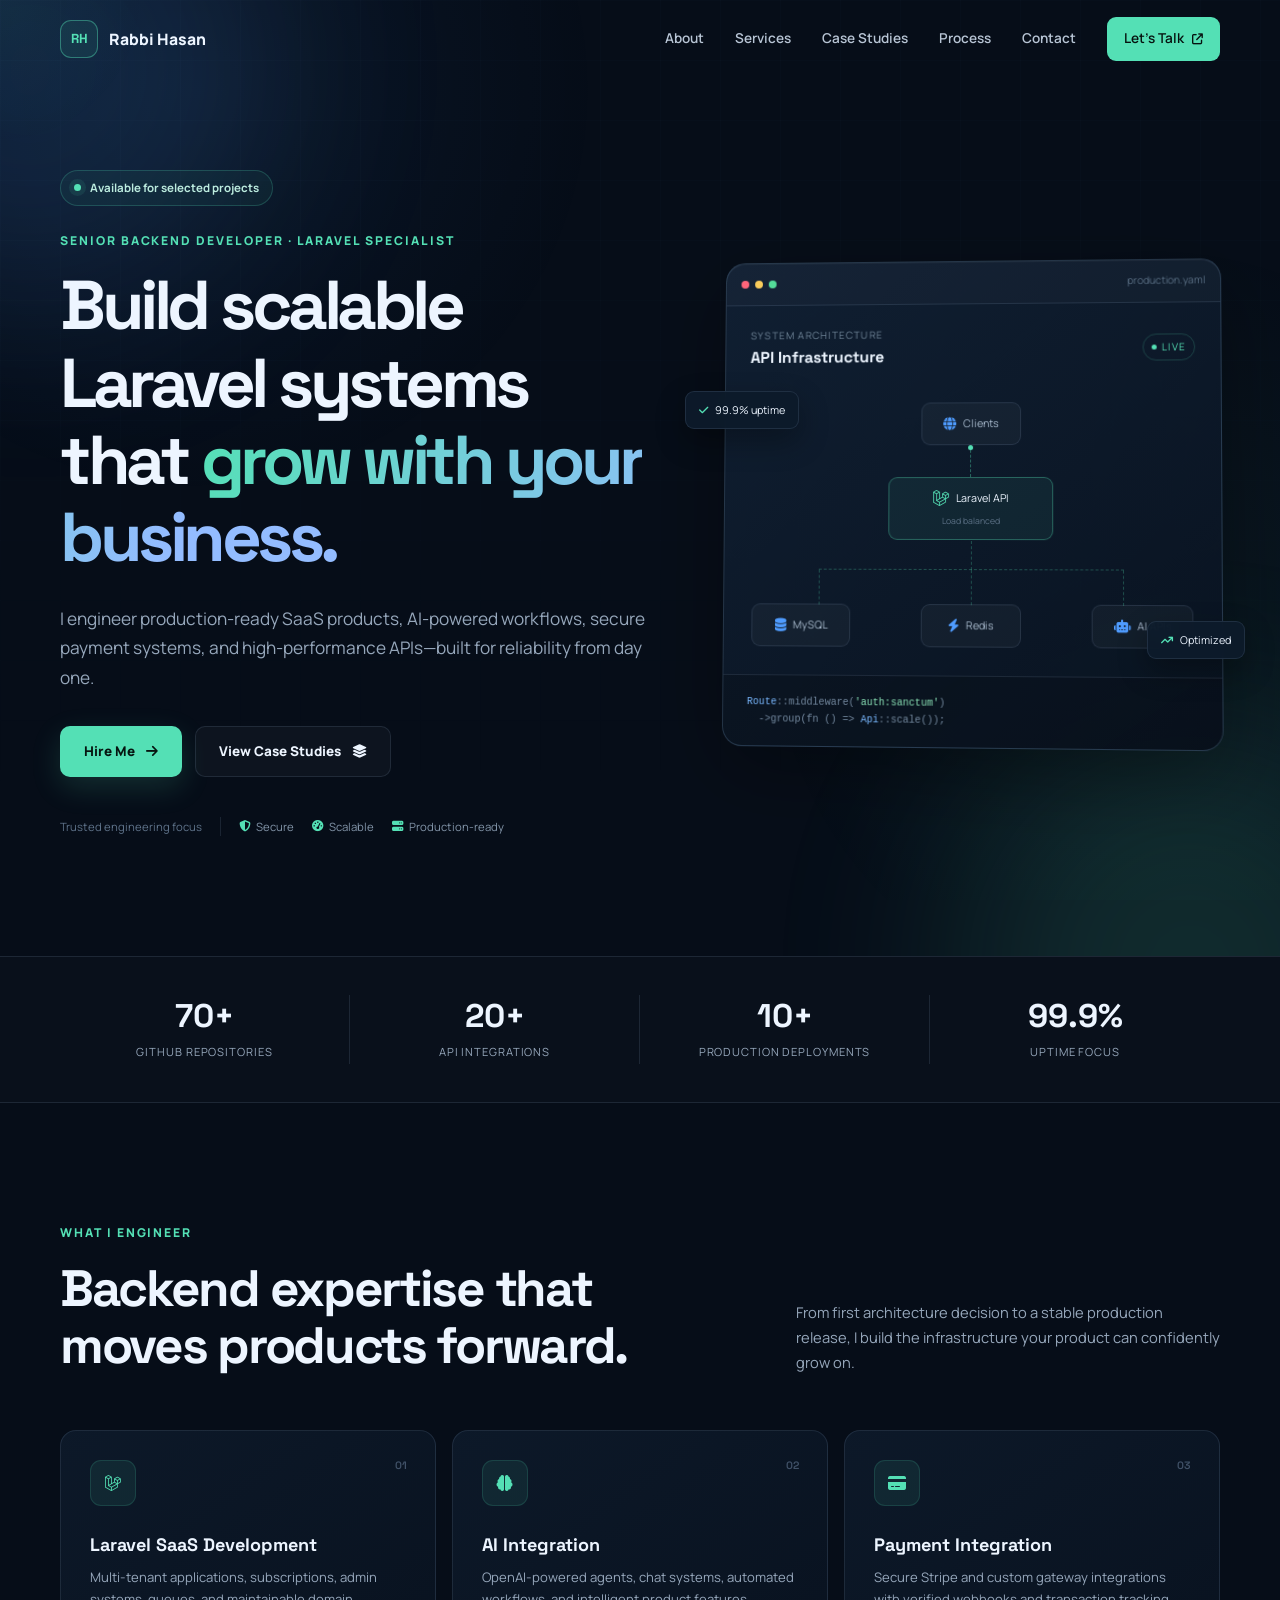
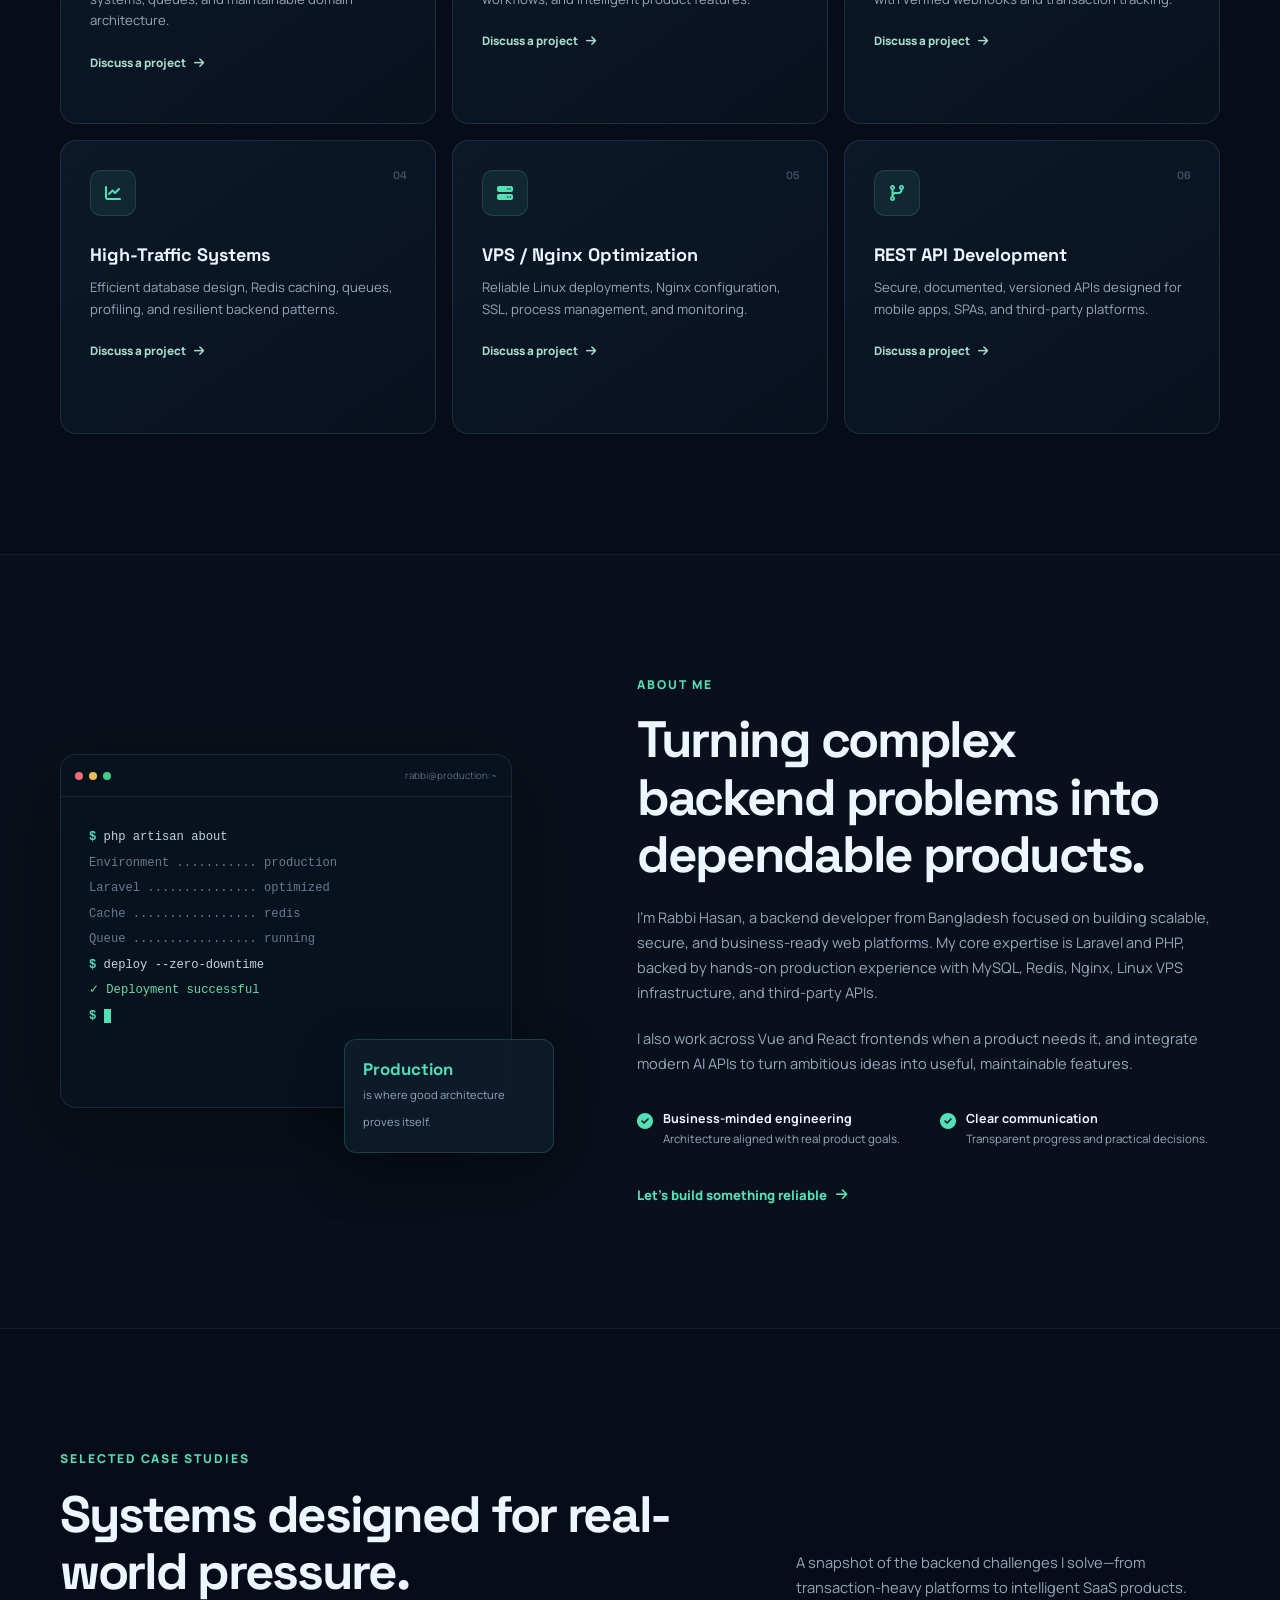
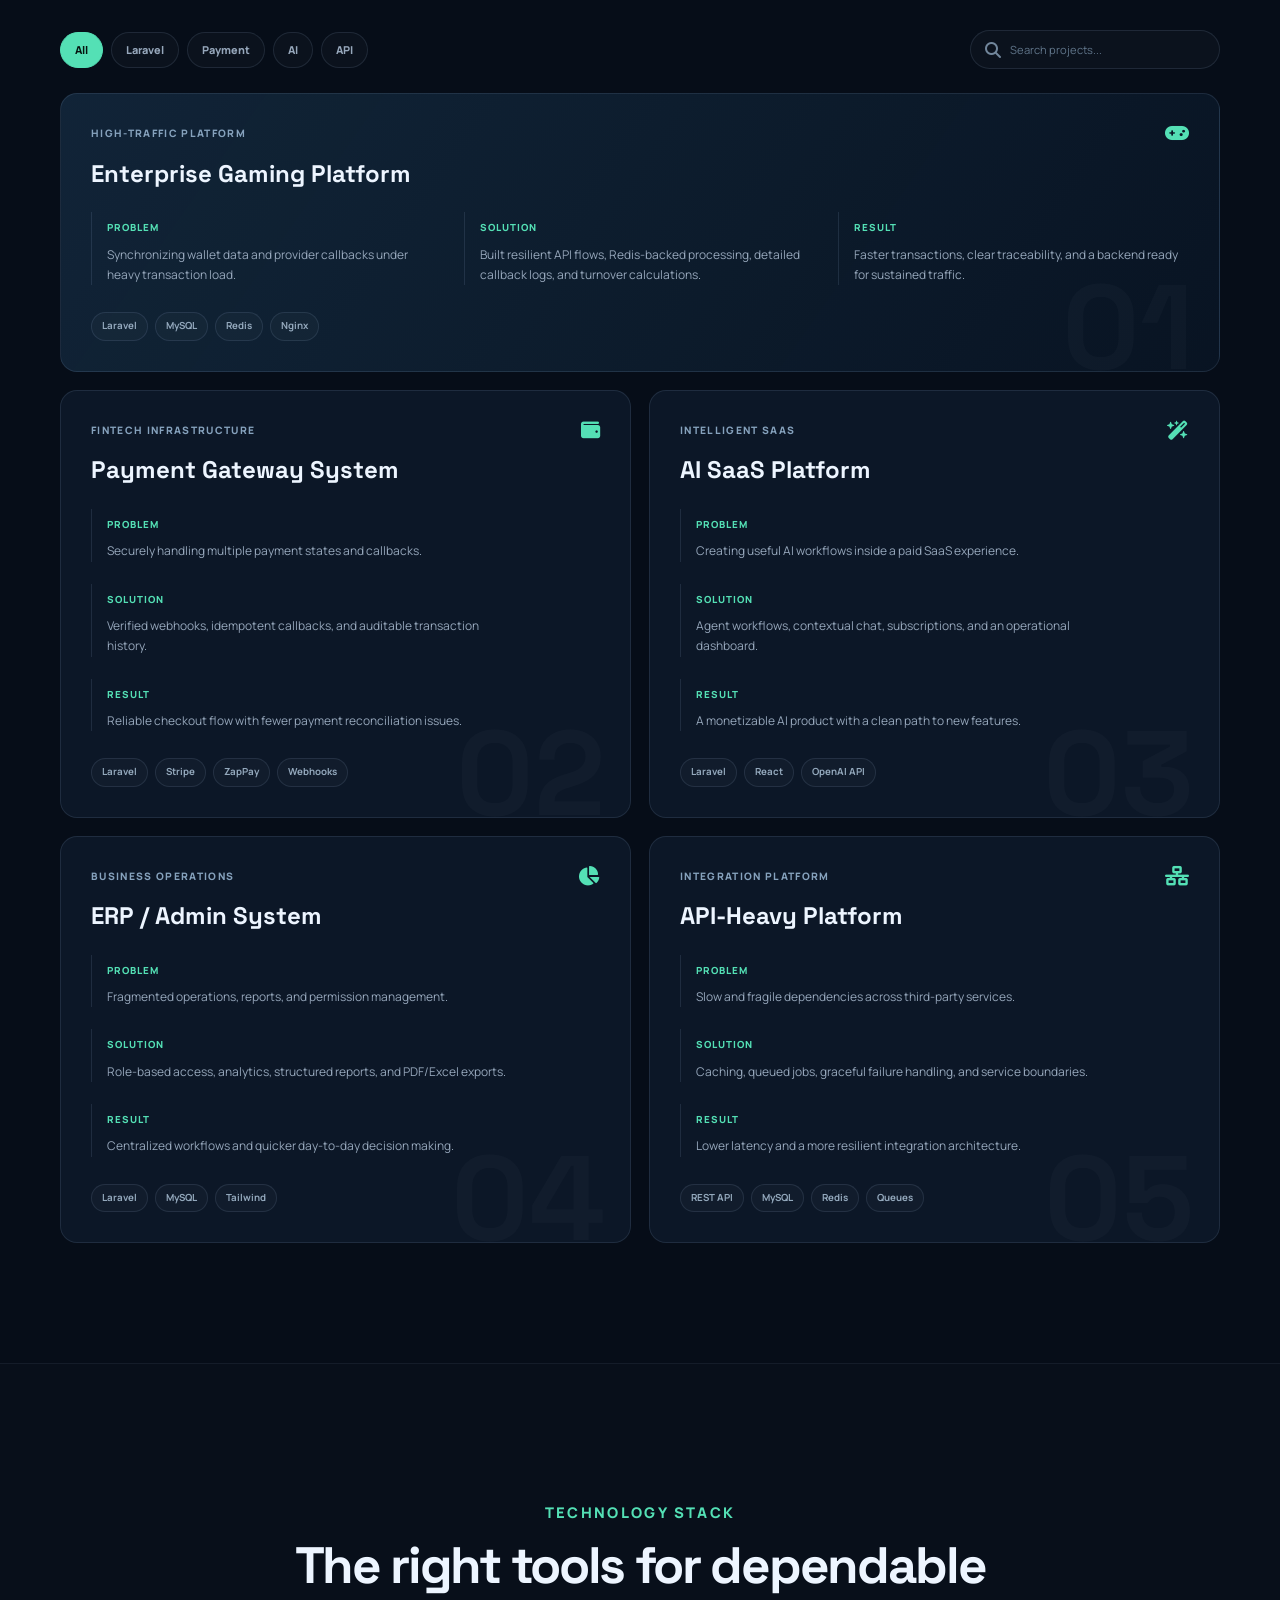
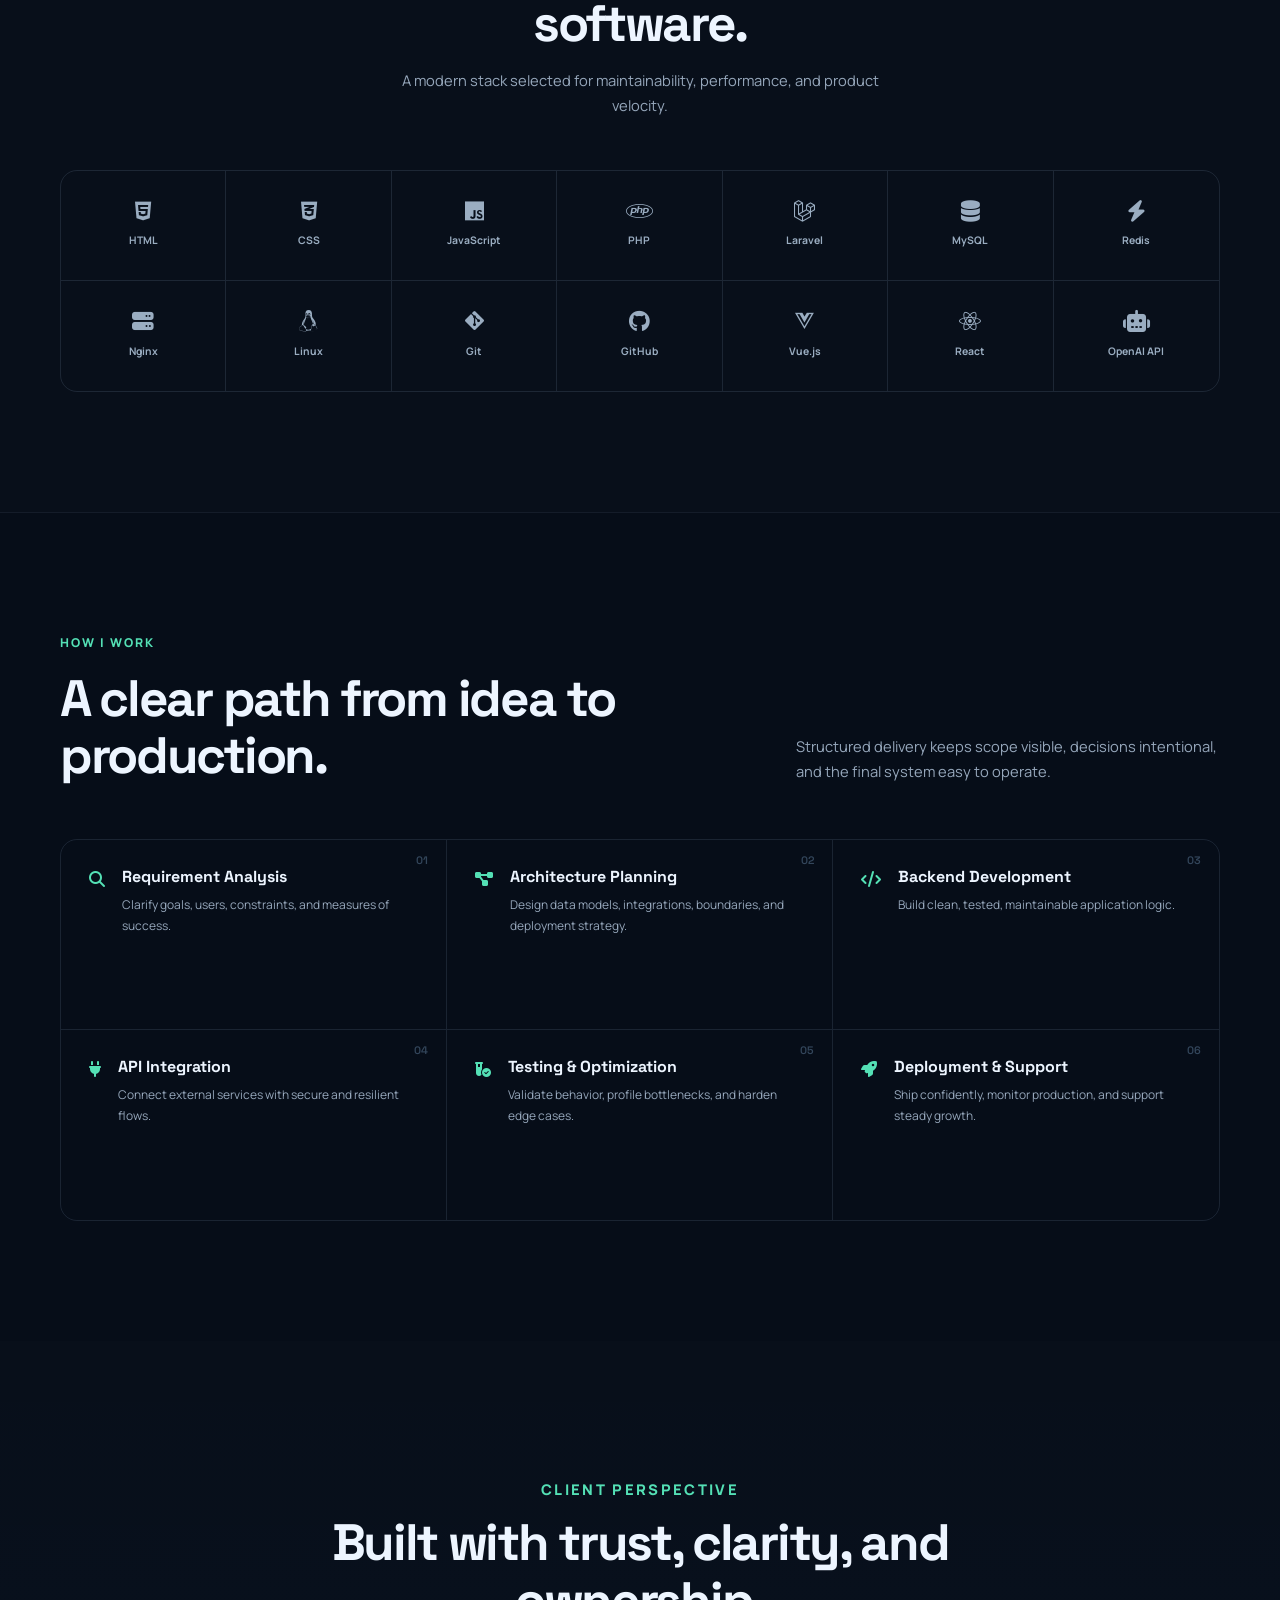
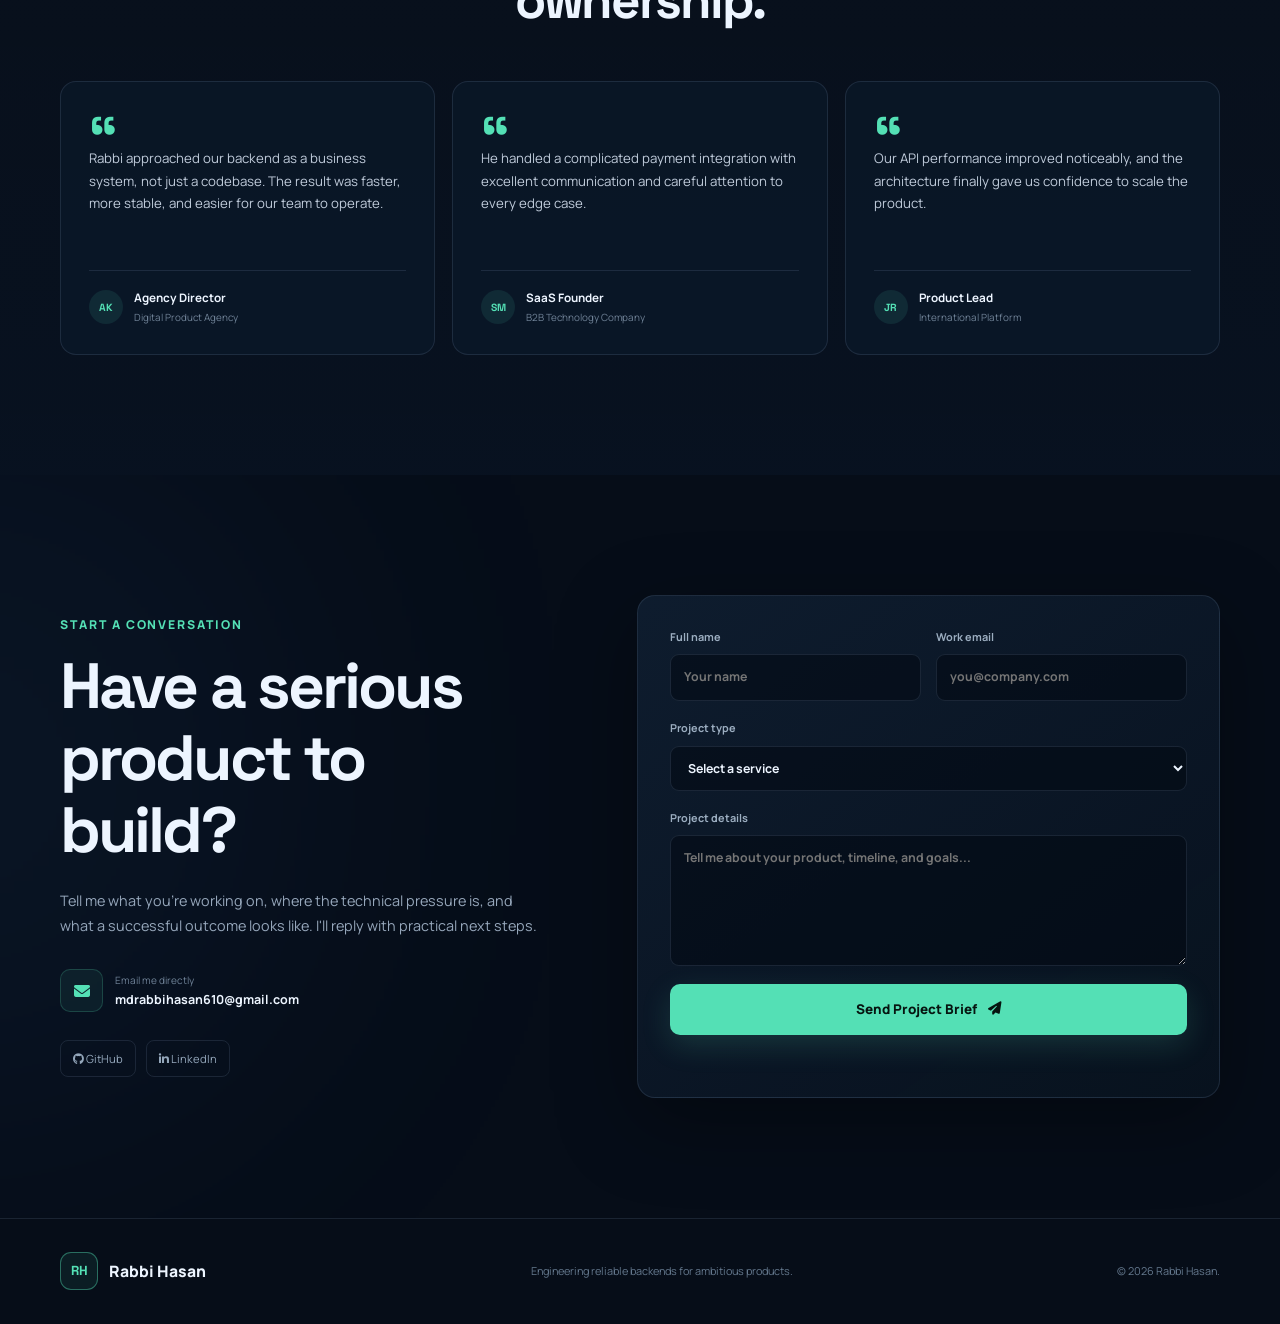
==== commit 359c469b: "Portfolio Site" ====
--- a/index.html
+++ b/index.html
@@ -1,858 +1,292 @@
-<!doctype html>
+<!DOCTYPE html>
 <html lang="en">
-
 <head>
-    <!-- Required meta tags -->
-    <meta charset="utf-8">
-    <meta name="viewport" content="width=device-width, initial-scale=1">
-
-    <!-- Font -->
-    <link
-        href="https://fonts.googleapis.com/css2?family=Roboto:ital,wght@0,100;0,300;0,400;0,500;0,700;0,900;1,100;1,300;1,400;1,500;1,700;1,900&family=Rubik:ital,wght@0,300;0,400;0,500;0,600;0,700;0,800;1,300;1,400;1,500;1,600;1,700;1,800&display=swap"
-        rel="stylesheet">
-    <link rel="stylesheet" href="https://cdnjs.cloudflare.com/ajax/libs/font-awesome/4.7.0/css/font-awesome.css">
-    <link rel="stylesheet" href="https://cdnjs.cloudflare.com/ajax/libs/font-awesome/5.15.3/css/all.min.css">
-    <!-- Slick slider cdn -->
-    <link rel="stylesheet" href="https://cdnjs.cloudflare.com/ajax/libs/slick-carousel/1.9.0/slick-theme.min.css"
-        integrity="sha512-17EgCFERpgZKcm0j0fEq1YCJuyAWdz9KUtv1EjVuaOz8pDnh/0nZxmU6BBXwaaxqoi9PQXnRWqlcDB027hgv9A=="
-        crossorigin="anonymous" referrerpolicy="no-referrer" />
-    <link rel="stylesheet" href="https://cdnjs.cloudflare.com/ajax/libs/slick-carousel/1.9.0/slick.min.css"
-        integrity="sha512-yHknP1/AwR+yx26cB1y0cjvQUMvEa2PFzt1c9LlS4pRQ5NOTZFWbhBig+X9G9eYW/8m0/4OXNx8pxJ6z57x0dw=="
-        crossorigin="anonymous" referrerpolicy="no-referrer" />
-
-    <!-- animate.css -->
-    <link rel="stylesheet" href="./css/animate.css">
-
-    <!-- Bootstrap CSS -->
-    <link rel="stylesheet" href="https://stackpath.bootstrapcdn.com/bootstrap/5.0.0-alpha1/css/bootstrap.min.css"
-        integrity="sha384-r4NyP46KrjDleawBgD5tp8Y7UzmLA05oM1iAEQ17CSuDqnUK2+k9luXQOfXJCJ4I" crossorigin="anonymous">
-    <link rel="stylesheet" href="css/style.css">
-    <link rel="stylesheet" href="css/responsive.css">
-
-    <title>Md Rabbi Hasan</title>
+  <meta charset="UTF-8">
+  <meta name="viewport" content="width=device-width, initial-scale=1.0">
+  <meta name="theme-color" content="#07111f">
+  <meta name="description" content="Rabbi Hasan is a senior Laravel backend developer specializing in scalable SaaS platforms, AI integrations, payment systems, APIs, and production deployments.">
+  <meta name="keywords" content="Laravel Developer, Backend Developer, AI Integration, API Developer, PHP Developer, Bangladesh">
+  <meta name="author" content="Rabbi Hasan">
+  <meta property="og:title" content="Rabbi Hasan — Senior Backend Developer">
+  <meta property="og:description" content="Scalable Laravel systems, AI integrations, payment infrastructure, and production-grade APIs.">
+  <meta property="og:type" content="website">
+  <meta property="og:url" content="https://your-domain.com">
+  <meta property="og:image" content="https://your-domain.com/assets/images/og-cover.jpg">
+  <title>Rabbi Hasan | Senior Laravel Backend Developer</title>
+  <link rel="preconnect" href="https://fonts.googleapis.com">
+  <link rel="preconnect" href="https://fonts.gstatic.com" crossorigin>
+  <link href="https://fonts.googleapis.com/css2?family=Manrope:wght@400;500;600;700;800&family=Space+Grotesk:wght@500;600;700&display=swap" rel="stylesheet">
+  <link rel="stylesheet" href="https://cdnjs.cloudflare.com/ajax/libs/font-awesome/6.5.2/css/all.min.css">
+  <link rel="stylesheet" href="assets/css/style.css">
 </head>
-
 <body>
-    <!-- =====Header-part======== -->
-    <header>
-        <nav class="navbar  navbar-fixed-top navbar-expand-lg  navbar-dark  header-nav">
-            <div class="container">
-                <a class="navbar-brand" href="#">
-                    <img class="nav-img" src="#" alt="">
-                    <span>Md Rabbi Hasan</span>
-                </a>
-
-                <button class="navbar-toggler" type="button" data-toggle="collapse"
-                    data-target="#navbarSupportedContent" aria-controls="navbarSupportedContent" aria-expanded="false"
-                    aria-label="Toggle navigation">
-                    <span class="navbar-toggler-icon"></span>
-                </button>
-                <div class="collapse navbar-collapse" id="navbarSupportedContent">
-                    <ul class="navbar-nav ml-auto our-primary-menu">
-                        <li><a href="#">Home</a></li>
-                        <li><a href="#about">About</a>
-                        </li>
-                        <li><a href="#service">Services</a>
-                        </li>
-                        <li><a href="#portfolio">Portfolio</a>
-                        </li>
-                        <li><a href="#mh-skills">Skills</a>
-                        </li>
-                        <li><a style="color: #ffc600;" href="#Contact">Contact Us</a></li>
-                    </ul>
-
-                    <div class="header-call d-flex">
-                        <div class="header-call-icon">
-                            <span><i class="fas fa-phone-volume"></i></span>
-                        </div>
-                        <div class="header-call-info">
-                            <span class="d-block">Call Now</span>
-                            <a class="d-block" href="tel:+8801710-528972">+8801710-528972</a>
-                        </div>
-                    </div>
-                    <form class="d-flex">
-                        <button class="btn default-btn btn-outline-dark" type="submit">Apply</button>
-                    </form>
-
-                </div>
-            </div>
-        </nav>
-    </header>
-    <!-- =====Header-part======== -->
-
-<!-- =======Slider-part======== -->
-<section class="slider-section">
-    <div class="row banner">
-
-        <div class="col-xxl-12">
-            <div class="inner-banner" style="background-image: url('./img/me/r4.jpg');">
-                <div class="container">
-                    <div class="row">
-                        <div class="col-xxl-6 col-xl-6 col-lg-6 col-md-6 col-sm-6">
-                            <div class="banner-info wow slideInLeft">
-                                <h1><span>Hello,My Name Is</span>
-                                    MD RABBI HAASAN</h1>
-                                <h3>And I'm a <span class="animate"></span></h3>
-                                <h6>I am a Professional Full time Freelancer. I am a professional Web Designer,I'm
-                                    very passionate and dedicated to my work with 1 years of experience peofessional
-                                    Web Designer</h6>
-                                <a class="btn btn-primary" href="#Contact">Contact Us</a>
-                            </div>
-                        </div>
-                        <div class="col-xxl-6 col-xl-6 col-lg-6 col-md-6 col-sm-6">
-                            <div id="particles-js" class="row"></div>
-                        </div>
-                    </div>
-                </div>
-            </div>
-        </div>
-        <div class="col-xxl-12">
-            <div class="inner-banner" style="background-image: url('./img/me/r2.jpg');">
-                <div class="container">
-                    <div class="row">
-                        <div class="col-xxl-6 col-xl-6 col-lg-6 col-md-6 col-sm-6">
-                            <div class="banner-info wow slideInLeft">
-                                <h1><span>Hello,My Name Is</span>
-                                    MD RABBI HAASAN</h1>
-                                <h3>And I'm a <span class="animate2"></span></h3>
-                                <h6>I am a Professional Full time Freelancer. I am a professional Web Designer,I'm
-                                    very passionate and dedicated to my work with 1 years of experience peofessional
-                                    Web Designer</h6>
-                                <a class="btn btn-primary" href="#Contact">Contact Us</a>
-                            </div>
-                        </div>
-                        <div class="col-xxl-6 col-xl-6 col-lg-6 col-md-6 col-sm-6">
-                            <div id="particles-js2" class="row"></div>
-                        </div>
-                    </div>
-                </div>
-            </div>
-        </div>
-        <div class="col-xxl-12">
-            <div class="inner-banner" style="background-image: url('./img/me/r3.jpg');">
-                <div class="container">
-                    <div class="row">
-                        <div class="col-xxl-6 col-xl-6 col-lg-6 col-md-6 col-sm-6">
-                            <div class="banner-info wow slideInLeft">
-                                <h1><span>Hello,My Name Is</span>
-                                    MD RABBI HAASAN</h1>
-                                <h3>And I'm a <span class="animate3"></span></h3>
-                                <h6>I am a Professional Full time Freelancer. I am a professional Web Designer,I'm
-                                    very passionate and dedicated to my work with 1 years of experience peofessional
-                                    Web Designer</h6>
-                                <a class="btn btn-primary" href="#Contact">Contact Us</a>
-                            </div>
-                        </div>
-                        <div class="col-xxl-6 col-xl-6 col-lg-6 col-md-6 col-sm-6">
-                            <div id="particles-js3" class="row"></div>
-                        </div>
-                    </div>
-                </div>
-            </div>
-        </div>
-
+  <div class="cursor-glow" aria-hidden="true"></div>
+
+  <header class="site-header" id="top">
+    <nav class="navbar container" aria-label="Main navigation">
+      <a class="logo" href="#home" aria-label="Rabbi Hasan home">
+        <span class="logo-mark">RH</span>
+        <span>Rabbi Hasan</span>
+      </a>
+      <button class="nav-toggle" type="button" aria-label="Open navigation" aria-expanded="false">
+        <span></span><span></span><span></span>
+      </button>
+      <div class="nav-links">
+        <a href="#about">About</a>
+        <a href="#services">Services</a>
+        <a href="#work">Case Studies</a>
+        <a href="#process">Process</a>
+        <a href="#contact">Contact</a>
+        <a class="nav-cta" href="mailto:mdrabbihasan610@gmail.com">Let's Talk <i class="fa-solid fa-arrow-up-right-from-square"></i></a>
+      </div>
+    </nav>
+  </header>
+
+  <main>
+    <section class="hero section" id="home">
+      <div class="hero-grid-bg" aria-hidden="true"></div>
+      <div class="hero-orb orb-one" aria-hidden="true"></div>
+      <div class="hero-orb orb-two" aria-hidden="true"></div>
+      <div class="container hero-layout">
+        <div class="hero-content reveal">
+          <div class="availability"><span></span> Available for selected projects</div>
+          <p class="eyebrow">Senior Backend Developer · Laravel Specialist</p>
+          <h1>Build scalable Laravel systems that <span>grow with your business.</span></h1>
+          <p class="hero-copy">I engineer production-ready SaaS products, AI-powered workflows, secure payment systems, and high-performance APIs—built for reliability from day one.</p>
+          <div class="hero-actions">
+            <a class="button button-primary" href="#contact">Hire Me <i class="fa-solid fa-arrow-right"></i></a>
+            <a class="button button-secondary" href="#work">View Case Studies <i class="fa-solid fa-layer-group"></i></a>
+          </div>
+          <div class="hero-trust">
+            <span>Trusted engineering focus</span>
+            <div><i class="fa-solid fa-shield-halved"></i> Secure</div>
+            <div><i class="fa-solid fa-gauge-high"></i> Scalable</div>
+            <div><i class="fa-solid fa-server"></i> Production-ready</div>
+          </div>
+        </div>
+
+        <div class="architecture-wrap reveal" aria-label="Backend architecture visualization">
+          <div class="architecture-card">
+            <div class="code-topbar"><span></span><span></span><span></span><small>production.yaml</small></div>
+            <div class="architecture-title">
+              <div><span>System Architecture</span><strong>API Infrastructure</strong></div>
+              <span class="live-status"><i></i> LIVE</span>
+            </div>
+            <div class="arch-flow">
+              <div class="arch-node client"><i class="fa-solid fa-globe"></i><span>Clients</span></div>
+              <div class="flow-line"><i></i></div>
+              <div class="arch-node primary"><i class="fa-brands fa-laravel"></i><span>Laravel API</span><small>Load balanced</small></div>
+              <div class="flow-split">
+                <span></span><span></span><span></span>
+              </div>
+              <div class="arch-services">
+                <div class="arch-node"><i class="fa-solid fa-database"></i><span>MySQL</span></div>
+                <div class="arch-node"><i class="fa-solid fa-bolt"></i><span>Redis</span></div>
+                <div class="arch-node"><i class="fa-solid fa-robot"></i><span>AI APIs</span></div>
+              </div>
+            </div>
+            <div class="code-snippet">
+              <code><span>Route</span>::middleware(<em>'auth:sanctum'</em>)</code>
+              <code>&nbsp;&nbsp;->group(fn () => <span>Api</span>::scale());</code>
+            </div>
+          </div>
+          <div class="floating-chip chip-one"><i class="fa-solid fa-check"></i> 99.9% uptime</div>
+          <div class="floating-chip chip-two"><i class="fa-solid fa-arrow-trend-up"></i> Optimized</div>
+        </div>
+      </div>
+    </section>
+
+    <section class="metrics" aria-label="Professional metrics">
+      <div class="container metrics-grid">
+        <div class="metric reveal"><strong data-count="70" data-suffix="+">0</strong><span>GitHub Repositories</span></div>
+        <div class="metric reveal"><strong data-count="20" data-suffix="+">0</strong><span>API Integrations</span></div>
+        <div class="metric reveal"><strong data-count="10" data-suffix="+">0</strong><span>Production Deployments</span></div>
+        <div class="metric reveal"><strong data-count="99.9" data-suffix="%">0</strong><span>Uptime Focus</span></div>
+      </div>
+    </section>
+
+    <section class="section" id="services">
+      <div class="container">
+        <div class="section-heading reveal">
+          <div><p class="eyebrow">What I engineer</p><h2>Backend expertise that moves products forward.</h2></div>
+          <p>From first architecture decision to a stable production release, I build the infrastructure your product can confidently grow on.</p>
+        </div>
+        <div class="services-grid" id="services-grid">
+          <article class="service-card reveal"><div class="icon-box"><i class="fa-brands fa-laravel"></i></div><span>01</span><h3>Laravel SaaS Development</h3><p>Multi-tenant applications, subscriptions, admin systems, queues, and maintainable domain architecture.</p><a href="#contact">Discuss a project <i class="fa-solid fa-arrow-right"></i></a></article>
+          <article class="service-card reveal"><div class="icon-box"><i class="fa-solid fa-brain"></i></div><span>02</span><h3>AI Integration</h3><p>OpenAI-powered agents, chat systems, automated workflows, and intelligent product features.</p><a href="#contact">Discuss a project <i class="fa-solid fa-arrow-right"></i></a></article>
+          <article class="service-card reveal"><div class="icon-box"><i class="fa-solid fa-credit-card"></i></div><span>03</span><h3>Payment Integration</h3><p>Secure Stripe and custom gateway integrations with verified webhooks and transaction tracking.</p><a href="#contact">Discuss a project <i class="fa-solid fa-arrow-right"></i></a></article>
+          <article class="service-card reveal"><div class="icon-box"><i class="fa-solid fa-chart-line"></i></div><span>04</span><h3>High-Traffic Systems</h3><p>Efficient database design, Redis caching, queues, profiling, and resilient backend patterns.</p><a href="#contact">Discuss a project <i class="fa-solid fa-arrow-right"></i></a></article>
+          <article class="service-card reveal"><div class="icon-box"><i class="fa-solid fa-server"></i></div><span>05</span><h3>VPS / Nginx Optimization</h3><p>Reliable Linux deployments, Nginx configuration, SSL, process management, and monitoring.</p><a href="#contact">Discuss a project <i class="fa-solid fa-arrow-right"></i></a></article>
+          <article class="service-card reveal"><div class="icon-box"><i class="fa-solid fa-code-branch"></i></div><span>06</span><h3>REST API Development</h3><p>Secure, documented, versioned APIs designed for mobile apps, SPAs, and third-party platforms.</p><a href="#contact">Discuss a project <i class="fa-solid fa-arrow-right"></i></a></article>
+        </div>
+      </div>
+    </section>
+
+    <section class="section about-section" id="about">
+      <div class="container about-grid">
+        <div class="about-visual reveal">
+          <div class="terminal">
+            <div class="terminal-bar"><span></span><span></span><span></span><small>rabbi@production:~</small></div>
+            <div class="terminal-body">
+              <p><b>$</b> php artisan about</p>
+              <p class="muted">Environment ........... production</p>
+              <p class="muted">Laravel ............... optimized</p>
+              <p class="muted">Cache ................. redis</p>
+              <p class="muted">Queue ................. running</p>
+              <p><b>$</b> deploy --zero-downtime</p>
+              <p class="success">✓ Deployment successful</p>
+              <p><b>$</b> <span class="terminal-cursor"></span></p>
+            </div>
+          </div>
+          <div class="experience-card"><strong>Production</strong><span>is where good architecture proves itself.</span></div>
+        </div>
+        <div class="about-content reveal">
+          <p class="eyebrow">About me</p>
+          <h2>Turning complex backend problems into dependable products.</h2>
+          <p>I'm Rabbi Hasan, a backend developer from Bangladesh focused on building scalable, secure, and business-ready web platforms. My core expertise is Laravel and PHP, backed by hands-on production experience with MySQL, Redis, Nginx, Linux VPS infrastructure, and third-party APIs.</p>
+          <p>I also work across Vue and React frontends when a product needs it, and integrate modern AI APIs to turn ambitious ideas into useful, maintainable features.</p>
+          <div class="about-points">
+            <div><i class="fa-solid fa-circle-check"></i><span><strong>Business-minded engineering</strong>Architecture aligned with real product goals.</span></div>
+            <div><i class="fa-solid fa-circle-check"></i><span><strong>Clear communication</strong>Transparent progress and practical decisions.</span></div>
+          </div>
+          <a class="text-link" href="#contact">Let's build something reliable <i class="fa-solid fa-arrow-right"></i></a>
+        </div>
+      </div>
+    </section>
+
+    <section class="section" id="work">
+      <div class="container">
+        <div class="section-heading reveal">
+          <div><p class="eyebrow">Selected case studies</p><h2>Systems designed for real-world pressure.</h2></div>
+          <p>A snapshot of the backend challenges I solve—from transaction-heavy platforms to intelligent SaaS products.</p>
+        </div>
+        <div class="case-toolbar reveal" aria-label="Filter case studies">
+          <div class="case-filters" id="case-filters"></div>
+          <label class="case-search">
+            <i class="fa-solid fa-magnifying-glass"></i>
+            <input id="case-search" type="search" placeholder="Search projects..." aria-label="Search case studies">
+          </label>
+        </div>
+        <div class="case-grid" id="case-grid">
+          <article class="case-card featured reveal">
+            <div class="case-number">01</div>
+            <div class="case-top"><span class="case-type">High-traffic platform</span><i class="fa-solid fa-gamepad"></i></div>
+            <h3>Enterprise Gaming Platform</h3>
+            <div class="case-details">
+              <div><small>Problem</small><p>Synchronizing wallet data and provider callbacks under heavy transaction load.</p></div>
+              <div><small>Solution</small><p>Built resilient API flows, Redis-backed processing, detailed callback logs, and turnover calculations.</p></div>
+              <div><small>Result</small><p>Faster transactions, clear traceability, and a backend ready for sustained traffic.</p></div>
+            </div>
+            <div class="tags"><span>Laravel</span><span>MySQL</span><span>Redis</span><span>Nginx</span></div>
+          </article>
+          <article class="case-card reveal">
+            <div class="case-number">02</div><div class="case-top"><span class="case-type">Fintech infrastructure</span><i class="fa-solid fa-wallet"></i></div>
+            <h3>Payment Gateway System</h3>
+            <div class="case-details"><div><small>Problem</small><p>Securely handling multiple payment states and callbacks.</p></div><div><small>Solution</small><p>Verified webhooks, idempotent callbacks, and auditable transaction history.</p></div><div><small>Result</small><p>Reliable checkout flow with fewer payment reconciliation issues.</p></div></div>
+            <div class="tags"><span>Laravel</span><span>Stripe</span><span>ZapPay</span><span>Webhooks</span></div>
+          </article>
+          <article class="case-card reveal">
+            <div class="case-number">03</div><div class="case-top"><span class="case-type">Intelligent SaaS</span><i class="fa-solid fa-wand-magic-sparkles"></i></div>
+            <h3>AI SaaS Platform</h3>
+            <div class="case-details"><div><small>Problem</small><p>Creating useful AI workflows inside a paid SaaS experience.</p></div><div><small>Solution</small><p>Agent workflows, contextual chat, subscriptions, and an operational dashboard.</p></div><div><small>Result</small><p>A monetizable AI product with a clean path to new features.</p></div></div>
+            <div class="tags"><span>Laravel</span><span>React</span><span>OpenAI API</span></div>
+          </article>
+          <article class="case-card reveal">
+            <div class="case-number">04</div><div class="case-top"><span class="case-type">Business operations</span><i class="fa-solid fa-chart-pie"></i></div>
+            <h3>ERP / Admin System</h3>
+            <div class="case-details"><div><small>Problem</small><p>Fragmented operations, reports, and permission management.</p></div><div><small>Solution</small><p>Role-based access, analytics, structured reports, and PDF/Excel exports.</p></div><div><small>Result</small><p>Centralized workflows and quicker day-to-day decision making.</p></div></div>
+            <div class="tags"><span>Laravel</span><span>MySQL</span><span>Tailwind</span></div>
+          </article>
+          <article class="case-card reveal">
+            <div class="case-number">05</div><div class="case-top"><span class="case-type">Integration platform</span><i class="fa-solid fa-network-wired"></i></div>
+            <h3>API-Heavy Platform</h3>
+            <div class="case-details"><div><small>Problem</small><p>Slow and fragile dependencies across third-party services.</p></div><div><small>Solution</small><p>Caching, queued jobs, graceful failure handling, and service boundaries.</p></div><div><small>Result</small><p>Lower latency and a more resilient integration architecture.</p></div></div>
+            <div class="tags"><span>REST API</span><span>MySQL</span><span>Redis</span><span>Queues</span></div>
+          </article>
+        </div>
+      </div>
+    </section>
+
+    <section class="section stack-section" id="stack">
+      <div class="container">
+        <div class="center-heading reveal"><p class="eyebrow">Technology stack</p><h2>The right tools for dependable software.</h2><p>A modern stack selected for maintainability, performance, and product velocity.</p></div>
+        <div class="stack-grid reveal">
+          <div><i class="fa-brands fa-html5"></i><span>HTML</span></div><div><i class="fa-brands fa-css3-alt"></i><span>CSS</span></div>
+          <div><i class="fa-brands fa-js"></i><span>JavaScript</span></div><div><i class="fa-brands fa-php"></i><span>PHP</span></div>
+          <div><i class="fa-brands fa-laravel"></i><span>Laravel</span></div><div><i class="fa-solid fa-database"></i><span>MySQL</span></div>
+          <div><i class="fa-solid fa-bolt"></i><span>Redis</span></div><div><i class="fa-solid fa-server"></i><span>Nginx</span></div>
+          <div><i class="fa-brands fa-linux"></i><span>Linux</span></div><div><i class="fa-brands fa-git-alt"></i><span>Git</span></div>
+          <div><i class="fa-brands fa-github"></i><span>GitHub</span></div><div><i class="fa-brands fa-vuejs"></i><span>Vue.js</span></div>
+          <div><i class="fa-brands fa-react"></i><span>React</span></div><div><i class="fa-solid fa-robot"></i><span>OpenAI API</span></div>
+        </div>
+      </div>
+    </section>
+
+    <section class="section" id="process">
+      <div class="container">
+        <div class="section-heading reveal"><div><p class="eyebrow">How I work</p><h2>A clear path from idea to production.</h2></div><p>Structured delivery keeps scope visible, decisions intentional, and the final system easy to operate.</p></div>
+        <div class="process-list">
+          <div class="process-item reveal"><span>01</span><i class="fa-solid fa-magnifying-glass"></i><div><h3>Requirement Analysis</h3><p>Clarify goals, users, constraints, and measures of success.</p></div></div>
+          <div class="process-item reveal"><span>02</span><i class="fa-solid fa-diagram-project"></i><div><h3>Architecture Planning</h3><p>Design data models, integrations, boundaries, and deployment strategy.</p></div></div>
+          <div class="process-item reveal"><span>03</span><i class="fa-solid fa-code"></i><div><h3>Backend Development</h3><p>Build clean, tested, maintainable application logic.</p></div></div>
+          <div class="process-item reveal"><span>04</span><i class="fa-solid fa-plug"></i><div><h3>API Integration</h3><p>Connect external services with secure and resilient flows.</p></div></div>
+          <div class="process-item reveal"><span>05</span><i class="fa-solid fa-vial-circle-check"></i><div><h3>Testing & Optimization</h3><p>Validate behavior, profile bottlenecks, and harden edge cases.</p></div></div>
+          <div class="process-item reveal"><span>06</span><i class="fa-solid fa-rocket"></i><div><h3>Deployment & Support</h3><p>Ship confidently, monitor production, and support steady growth.</p></div></div>
+        </div>
+      </div>
+    </section>
+
+    <section class="section testimonials-section">
+      <div class="container">
+        <div class="center-heading reveal"><p class="eyebrow">Client perspective</p><h2>Built with trust, clarity, and ownership.</h2></div>
+        <div class="testimonials-grid">
+          <figure class="testimonial reveal"><div class="quote">“</div><blockquote>Rabbi approached our backend as a business system, not just a codebase. The result was faster, more stable, and easier for our team to operate.</blockquote><figcaption><span>AK</span><div><strong>Agency Director</strong><small>Digital Product Agency</small></div></figcaption></figure>
+          <figure class="testimonial reveal"><div class="quote">“</div><blockquote>He handled a complicated payment integration with excellent communication and careful attention to every edge case.</blockquote><figcaption><span>SM</span><div><strong>SaaS Founder</strong><small>B2B Technology Company</small></div></figcaption></figure>
+          <figure class="testimonial reveal"><div class="quote">“</div><blockquote>Our API performance improved noticeably, and the architecture finally gave us confidence to scale the product.</blockquote><figcaption><span>JR</span><div><strong>Product Lead</strong><small>International Platform</small></div></figcaption></figure>
+        </div>
+      </div>
+    </section>
+
+    <section class="section contact-section" id="contact">
+      <div class="container contact-grid">
+        <div class="contact-copy reveal">
+          <p class="eyebrow">Start a conversation</p>
+          <h2>Have a serious product to build?</h2>
+          <p>Tell me what you're working on, where the technical pressure is, and what a successful outcome looks like. I'll reply with practical next steps.</p>
+          <a class="email-link" href="mailto:mdrabbihasan610@gmail.com"><span><i class="fa-solid fa-envelope"></i></span><div><small>Email me directly</small><strong>mdrabbihasan610@gmail.com</strong></div></a>
+          <div class="social-links">
+            <a href="#" data-social="github" aria-label="GitHub"><i class="fa-brands fa-github"></i> GitHub</a>
+            <a href="#" data-social="linkedin" aria-label="LinkedIn"><i class="fa-brands fa-linkedin-in"></i> LinkedIn</a>
+          </div>
+        </div>
+        <form class="contact-form reveal" id="contact-form" action="https://formsubmit.co/mdrabbihasan610@gmail.com" method="POST">
+          <input type="hidden" name="_subject" value="New portfolio project inquiry">
+          <input type="hidden" name="_template" value="table">
+          <input type="hidden" name="_captcha" value="false">
+          <input class="honey-field" type="text" name="_honey" tabindex="-1" autocomplete="off">
+          <div class="form-row"><label>Full name<input type="text" name="name" placeholder="Your name" required></label><label>Work email<input type="email" name="email" placeholder="you@company.com" required></label></div>
+          <label>Project type<select name="project"><option value="">Select a service</option><option>Laravel SaaS Development</option><option>AI Integration</option><option>Payment Integration</option><option>API Development</option><option>Performance Optimization</option></select></label>
+          <label>Project details<textarea name="message" rows="5" placeholder="Tell me about your product, timeline, and goals..." required></textarea></label>
+          <button class="button button-primary" type="submit">Send Project Brief <i class="fa-solid fa-paper-plane"></i></button>
+          <p class="form-status" role="status"></p>
+        </form>
+      </div>
+    </section>
+  </main>
+
+  <footer>
+    <div class="container footer-inner">
+      <a class="logo" href="#home"><span class="logo-mark">RH</span><span>Rabbi Hasan</span></a>
+      <p>Engineering reliable backends for ambitious products.</p>
+      <p>© <span id="year"></span> Rabbi Hasan.</p>
     </div>
-</section>
-<!-- =======Slider-part======== -->
-
-<!-- =======wlecome-part======== -->
-    <section class="wlecome-section">
-        <div class="container">
-            <div class="row">
-                <div class="col-xxl-3"></div>
-                <div class="col-xxl-6">
-                    <div class="Wlc-content wow bounceInUp text-center text-white"  data-wow-delay="0.4s">
-                        <h1 class="mb-2">WLECOME !</h1>
-                        <SPAN></SPAN>
-                        <h3>Thank you so much for coming to my site. I am a comedian with a great sense of humor.</h3>
-                        <h5>My name is MD RABBI HAASAN but everyone calls me Humayed.</h5>
-                        <h6 class="lead">I live at khulna in Satkhira district. <a target="_blank"
-                                href="https://goo.gl/maps/3Na8GhaieLbzHZTj9">here</a> </h6>
-                        <a class="default-btn Wlc-btn" href="#">MY DETAILS</a>
-                        <a class="show-btn" href="#">SHOWS</a>
-                    </div>
-                </div>
-                <div class="col-xxl-3"></div>
-            </div>
-        </div>
-    </section>
-<!-- =======wlecome-part======== -->
-
-<!-- ======about-part======== -->
-    <section id="about" class="about-section py-3">
-        <div class="container">
-            <div class="row pb-4">
-                <div class="col-xxl-12">
-                    <div class="about-title text-center">
-                        <h2>About Me</h2>
-                        <span></span>
-                    </div>
-                </div>
-            </div>
-            <div class="row align-items-center">
-                <div class="col-xxl-4 col-xl-4 col-lg-4 col-md-12">
-                    <div class="about-left">
-                        <div class="about-img ">
-                            <img src="./img/me/r1.jpg" alt="" class="wow bounceInLeft" data-wow-offset="250" data-wow-delay="0s" style="visibility: visible; animation-delay: 0s; animation-name: bounceInLeft;">
-                        </div>
-                        <div class="about-social">
-                            <ul>
-                                <li><a target="_blank" href="https://www.facebook.com/rabbihasan610/"><i
-                                            class="fab fa-facebook"></i></a></li>
-                                <li><a target="_blank" href="https://twitter.com/"><i
-                                            class="fab fa-twitter"></i></a></li>
-                                <li><a target="_blank" href="https://www.instagram.com/"><i
-                                            class="fab fa-linkedin"></i></a></li>
-                                <li><a target="_blank"
-                                        href="https://www.linkedin.com/"><i
-                                            class="fab fa-instagram"></i></a></li>
-                            </ul>
-                        </div>
-                    </div>
-                </div>
-                <div class="col-xxl-1 col-xl-1 col-lg-1 col-md-12"></div>
-                <div class="col-xxl-7 col-xl-7 col-lg-7 col-md-12">
-                    <div class="about-right wow bounceInLeft" data-wow-offset="250" data-wow-delay="0s" style="visibility: visible; animation-delay: 0s; animation-name: bounceInLeft;">
-                        <h2>I'm Humayed And I'm a <span class="test" style="color: #fec500; font-weight: 500;"></span>
-                        </h2>
-                        <p class="">Hello! It's me <b>SM Humayed Hosen</b>. I am a Professional Full time
-                            <b>Freelancer</b>. I am a professional <b>Web Designer</b>,I'm very passionate and dedicated
-                            to my work with 1 years of experience peofessional <b>Web Designer</b>, My job is to bulid
-                            your website so that it is functional and User- friendly but at the same time attractive. I
-                            love to do hard work,and it's an easy method to show my creativity to others. I've helped so
-                            many organizations improve their online presence and hope I can help you to make an awesome
-                            website for your Business. I have a Strong passion for the creativity and discipline. Clean
-                            code that is maintainable and readable. I am Passionate to learn more and get my skill sets
-                            more polished and learn new technology. I offer you unlimited revision so that you are
-                            satisfied with our work. I am honest and determined to ensure 100% quality for work. I am
-                            committed to deadline.
-                        </p>
-                        <h5>***<b>Thank a lot</b>***</h5>
-                        <a class="btn btn-primary my-2 default-btn" type="button" href="#">Know More</a>
-                    </div>
-                </div>
-            </div>
-        </div>
-    </section>
-<!-- ======about-part======== -->
-
-<!-- =====service-part===== -->
-    <section id="service" class="services-section py-3">
-        <div class="container">
-            <div class="row">
-                <div class="col-xll-12">
-                    <div class="services-title text-center">
-                        <h2>My Services</h2>
-                        <span></span>
-                    </div>
-                </div>
-            </div>
-            <div class="row serviceslick py-4">
-                <div class="col-xxl-4">
-                    <div class="services-item wow fadeInUp" data-wow-offset="180" style="visibility: visible; animation-name: fadeInUp;">
-                        <div class="services-content p-3 text-center">
-                            <span><i class="fas fa-mobile"></i></span>
-                            <h2>Responsive Web Design</h2>
-                            <p>Lorem ipsum dolor sit amet consectetur adipisicing elit. Ullam harum soluta aliquam
-                                maxime? </p>
-                        </div>
-                    </div>
-                </div>
-                <div class="col-xxl-4">
-                    <div class="services-item wow fadeInUp" data-wow-offset="180" style="visibility: visible; animation-name: fadeInUp;">
-                        <div class="services-content-yellow p-3 text-center">
-                            <span><i class="fab fa-html5"></i></span>
-                            <h2>Psd to Html5</h2>
-                            <p>Lorem ipsum dolor sit amet consectetur adipisicing elit. Ullam harum soluta aliquam
-                                maxime? </p>
-                        </div>
-                    </div>
-                </div>
-                <div class="col-xxl-4">
-                    <div class="services-item wow fadeInUp" data-wow-offset="180" style="visibility: visible; animation-name: fadeInUp;">
-                        <div class="services-content p-3 text-center">
-                            <span><i class="fas fa-paint-brush"></i></span>
-                            <h2>Landing Page</h2>
-                            <p>Lorem ipsum dolor sit amet consectetur adipisicing elit. Ullam harum soluta aliquam
-                                maxime? </p>
-                        </div>
-                    </div>
-                </div>
-                <div class="col-xxl-4">
-                    <div class="services-item wow fadeInUp" data-wow-offset="180" style="visibility: visible; animation-name: fadeInUp;">
-                        <div class="services-content p-3 text-center">
-                            <span><i class="fas fa-mail-bulk"></i></span>
-                            <h2>Email Template</h2>
-                            <p>Lorem ipsum dolor sit amet consectetur adipisicing elit. Ullam harum soluta aliquam
-                                maxime? </p>
-                        </div>
-                    </div>
-                </div>
-                <div class="col-xxl-4">
-                    <div class="services-item wow fadeInUp" data-wow-offset="180" style="visibility: visible; animation-name: fadeInUp;">
-                        <div class="services-content-yellow p-3  text-center">
-                            <span><i class="fas fa-code"></i></span>
-                            <h2>Web Design</h2>
-                            <p>Lorem ipsum dolor sit amet consectetur adipisicing elit. Ullam harum soluta aliquam
-                                maxime? </p>
-                        </div>
-                    </div>
-                </div>
-            </div>
-        </div>
-    </section>
-<!-- =====service-part===== -->
-
-<!-- ========skill-part====== -->
-    <section class="mh-skills" id="mh-skills">
-        <div class="container">
-            <div class="row">
-                <div class="col-xl-12 col-xxl-6">
-                    <div class="mh-skills-inner wow fadeInUp" data-wow-offset="180" style="visibility: visible; animation-name: fadeInUp;">
-                        <div class="mh-professional-skill">
-                            <h3>My Skills</h3>
-                            <div class="each-skills">
-                                <div class="candidotos">
-                                    <div class="parcial">
-                                        <div class="info">
-                                            <div class="nome">HTML5</div>
-                                            <div class="Percentage-num">95%</div>
-                                        </div>
-                                        <div class="progressBar">
-                                            <div class="percentagem" style="width: 95%;"></div>
-                                        </div>
-                                    </div>
-                                </div>
-                                <div class="candidotos">
-                                    <div class="parcial">
-                                        <div class="info">
-                                            <div class="nome">CSS3</div>
-                                            <div class="Percentage-num">90%</div>
-                                        </div>
-                                        <div class="progressBar">
-                                            <div class="percentagem" style="width: 90%;"></div>
-                                        </div>
-                                    </div>
-                                </div>
-                                <div class="candidotos">
-                                    <div class="parcial">
-                                        <div class="info">
-                                            <div class="nome">Bootstrap5</div>
-                                            <div class="Percentage-num">80%</div>
-                                        </div>
-                                        <div class="progressBar">
-                                            <div class="percentagem" style="width: 80%;"></div>
-                                        </div>
-                                    </div>
-                                </div>
-                                <div class="candidotos">
-                                    <div class="parcial">
-                                        <div class="info">
-                                            <div class="nome">Javascript</div>
-                                            <div class="Percentage-num">75%</div>
-                                        </div>
-                                        <div class="progressBar">
-                                            <div class="percentagem" style="width: 75%;"></div>
-                                        </div>
-                                    </div>
-                                </div>
-                                <div class="candidotos">
-                                    <div class="parcial">
-                                        <div class="info">
-                                            <div class="nome">php</div>
-                                            <div class="Percentage-num">90%</div>
-                                        </div>
-                                        <div class="progressBar">
-                                            <div class="percentagem" style="width: 65%;"></div>
-                                        </div>
-                                    </div>
-                                </div>
-                                <div class="candidotos">
-                                    <div class="parcial">
-                                        <div class="info">
-                                            <div class="nome">Laravel Framwork</div>
-                                            <div class="Percentage-num">80%</div>
-                                        </div>
-                                        <div class="progressBar">
-                                            <div class="percentagem" style="width: 80%;"></div>
-                                        </div>
-                                    </div>
-                                </div>
-                            </div>
-                        </div>
-                    </div>
-                </div>
-
-                <div class="col-xl-12 col-xxl-6">
-                    <div class="mh-professional-skills  wow fadeInUp" data-wow-offset="180" style="visibility: visible; animation-name: fadeInUp;">
-                        <h3>Professional skills</h3>
-                        <ul class="mh-professional-progress">
-                            <li>
-                                <div class="mh-progress mh-progress-circle" data-progress="95"></div>
-                                <div class="pr-skills-name">Commenication</div>
-                            </li>
-                            <li>
-                                <div class="mh-progress mh-progress-circle" data-progress="80"></div>
-                                <div class="pr-skills-name">Team Work</div>
-                            </li>
-                            <li>
-                                <div class="mh-progress mh-progress-circle" data-progress="86"></div>
-                                <div class="pr-skills-name">Project Management</div>
-                            </li>
-                            <li>
-                                <div class="mh-progress mh-progress-circle" data-progress="85"></div>
-                                <div class="pr-skills-name">Creativity</div>
-                            </li>
-                        </ul>
-                    </div>
-                </div>
-
-            </div>
-        </div>
-    </section>
-<!-- ========skill-part====== -->
-
-    <!-- =============Start Portfolio-section=========== -->
-
-    <section id="portfolio" class="project-area">
-        <div class="container">
-            <div class="row">
-                <div class="col-xxl-12">
-                    <div class="project-title text-white pb-5">
-                        <div class="title-h1 text-uppercase">Recently Done Project</div>
-                        <span></span>
-                        <div class="title-h2 text-uppercase">Quality Work</div>
-                    </div>
-                </div>
-            </div>
-            <div class="row">
-                <div class="col-xxl-12">
-                    <div class="button-group">
-                        <button type="button" data-filter="*" class="active mixitup-control-active">All</button>
-                        <button type="button" data-filter=".WEB-DESIGN">WEB DESIGN</button>
-                        <button type="button" data-filter=".PSD-HTML">PSD TO HTML</button>
-                        <button type="button" data-filter=".LANDING-PAGE">LANDING PAGE</button>
-                        <button type="button" data-filter=".Upcoming">Upcoming</button>
-                    </div>
-                </div>
-            </div>
-            <div class="row grid">
-                <div class="col-xxl-4 col-xl-4 col-lg-4 col-md-6 col-sm-12  element-item PSD-HTML">
-                    <div class="our-project">
-                        <div class="img">
-                            <img src="./img/portfolio/web3.png" alt="portfolio-1" class="wow fadeInUp" data-wow-offset="200" style="visibility: visible; animation-name: fadeInUp;">
-                            <div class="overlay1">
-                                <div class="text5">
-                                    <p class="portfolio-under-text">Finix website</p>
-                                    <a href="./Portfolio/Finix template/index.html" target="_blank">
-                                        <i class="fas fa-link" title="Sport details website"></i>
-                                    </a>
-                                </div>
-                            </div>
-                        </div>
-                        <div class="title text-white pt-3">
-                            <h4 class="text-uppercase">Finix Design</h4>
-                            <span class="text-secondary">Latest,Protfolio</span>
-                        </div>
-                    </div>
-                </div>
-                <div class="col-xxl-4 col-xl-4 col-lg-4 col-md-6 col-sm-12 mix element-item WEB-DESIGN">
-                    <div class="our-project">
-                        <div class="img">
-                            <img src="./img/portfolio/web2.png" alt="portfolio-2" class="wow fadeInUp" data-wow-offset="200" style="visibility: visible; animation-name: fadeInUp;">
-                            <div class="overlay1">
-                                <div class="text5">
-                                    <p class="portfolio-under-text">Educational Website</p>
-                                    <a href="./Portfolio/Edubin/index.html" target="_blank">
-                                        <i class="fas fa-link" title="Sport details website"></i>
-                                    </a>
-                                </div>
-                            </div>
-                        </div>
-                        <div class="title text-white pt-3">
-                            <h4 class="text-uppercase">Brigate</h4>
-                            <span class="text-secondary">Popular,Protfolio</span>
-                        </div>
-                    </div>
-                </div>
-                <div class="col-xxl-4 col-xl-4 col-lg-4 col-md-6 col-sm-12 mix element-item WEB-DESIGN">
-                    <div class="our-project">
-                        <div class="img">
-                            <img src="./img/portfolio/p11.jpg" alt="portfolio-3" class="wow fadeInUp" data-wow-offset="200" style="visibility: visible; animation-name: fadeInUp;">
-                            <div class="overlay1">
-                                <div class="text5">
-                                    <p class="portfolio-under-text">Daily website</p>
-                                    <a href="./Portfolio/Daily/Index.html" target="_blank">
-                                        <i class="fas fa-link" title="Sport details website"></i>
-                                    </a>
-                                </div>
-                            </div>
-                        </div>
-                        <div class="title text-white pt-3">
-                            <h4 class="text-uppercase">Daily time</h4>
-                            <span class="text-secondary">Popular,Protfolio</span>
-                        </div>
-                    </div>
-                </div>
-                <div class="col-xxl-4 col-xl-4 col-lg-4 col-md-6 col-sm-12 mix element-item LANDING-PAGE">
-                    <div class="our-project">
-                        <div class="img">
-                            <img src="./img/portfolio/web1.png" alt="portfolio-4" class="wow fadeInUp" data-wow-offset="200" style="visibility: visible; animation-name: fadeInUp;">
-                            <div class="overlay1">
-                                <div class="text5">
-                                    <p class="portfolio-under-text">Construction Website</p>
-                                    <a href="./Portfolio/Brigate/index.html" target="_blank">
-                                        <i class="fas fa-link" title="Sport details website"></i>
-                                    </a>
-                                </div>
-                            </div>
-                        </div>
-                        <div class="title text-white py-4">
-                            <h4 class="text-uppercase">Brigate</h4>
-                            <span class="text-secondary">Following,Protfolio</span>
-                        </div>
-                    </div>
-                </div>
-              
-                <div class="col-xxl-4 col-xl-4 col-lg-4 col-md-6 col-sm-12 mix element-item Upcoming">
-                    <div class="our-project">
-                        <div class="img">
-                            <img src="./img/portfolio/web5.png" alt="portfolio-6" class="wow fadeInUp" data-wow-offset="200" style="visibility: visible; animation-name: fadeInUp;">
-                            <div class="overlay1">
-                                <div class="text5">
-                                    <p class="portfolio-under-text">Log in Template</p>
-                                    <a href="./Portfolio/Sign-in Design/index.html" target="_blank">
-                                        <i class="fas fa-link" title="Sport details website"></i>
-                                    </a>
-                                </div>
-                            </div>
-                        </div>
-                        <div class="title text-white pt-3">
-                            <h4 class="text-uppercase">Simple Design</h4>
-                            <span class="text-secondary">Upcoming,Protfolio</span>
-                        </div>
-                    </div>
-                </div>
-             
-                <div class="col-xxl-4 col-xl-4 col-lg-4 col-md-6 col-sm-12 mix element-item PSD-HTML">
-                    <div class="our-project">
-                        <div class="img">
-                            <img src="./img/portfolio/web4.png" alt="portfolio-9" class="wow fadeInUp" data-wow-offset="200" style="visibility: visible; animation-name: fadeInUp;">
-                            <div class="overlay1">
-                                <div class="text5">
-                                    <p class="portfolio-under-text"> website</p>
-                                    <a href="./Portfolio/AppAMP Theme/index.html" target="_blank">
-                                        <i class="fas fa-link" title="Time Planner App website"></i>
-                                    </a>
-                                </div>
-                            </div>
-                        </div>
-                        <div class="title text-white pt-3">
-                            <h4 class="text-uppercase">Time Planner App</h4>
-                            <span class="text-secondary">latest,Protfolio</span>
-                        </div>
-                    </div>
-                </div>
-            </div>
-        </div>
-    </section>
-    <!-- =============Start Portfolio-section=========== -->
-
-
-    <!-- =====Start testimonial-section====== -->
-
-    <section class="testimonial-section py-5" style="background: url(img/testimonial/pro.jpg) no-repeat center fixed ;">
-        <div class="container">
-            <div class="row text-center">
-
-                <div class="featur-title testimonial-title">
-                    <h3>Testimonial</h3>
-                    <span></span>
-                    <h2>WHAT POEPLE SAY ABOUT ME !</h2>
-                </div>
-
-            </div>
-            <div class="row testimonial-slider py-5">
-                <div class="col-xxl-6 test-div">
-
-                    <div class="single-feature wow fadeInUp" data-wow-offset="200" style="visibility: visible; animation-name: fadeInUp;">
-                        <div class="feature-content">
-                            <img src="img/testimonial/pro1.jpg" alt="">
-                            <div class="test-icons">
-                                <i class="fas fa-quote-right"></i>
-                            </div>
-                        </div>
-
-                        <div class="testimonial-text">
-                            <p>“Great Experience !!! He did all the advanced website within given time with too many
-                                features . Highly Recommended”</p>
-                            <h4>Rubina Helen</h4>
-                            <span>United States</span>
-                        </div>
-                    </div>
-
-                </div>
-                <div class="col-xxl-6 test-div">
-
-                    <div class="single-feature wow fadeInUp" data-wow-offset="200" style="visibility: visible; animation-name: fadeInUp;">
-                        <div class="feature-content">
-                            <img src="img/testimonial/pro2.jpg" alt="">
-                            <div class="test-icons">
-                                <i class="fas fa-quote-right"></i>
-                            </div>
-                        </div>
-
-                        <div class="testimonial-text">
-                            <p>“Great work, he went above and beyond. I'd highly recommend this seller.”</p>
-                            <h4>Andrew Smith</h4>
-                            <span>Canada</span>
-                        </div>
-                    </div>
-
-                </div>
-                <div class="col-xxl-6 test-div">
-
-
-                    <div class="single-feature">
-                        <div class="feature-content">
-                            <img src="img/testimonial/pro3.jpg" alt="">
-                            <div class="test-icons">
-                                <i class="fas fa-quote-right"></i>
-                            </div>
-                        </div>
-
-                        <div class="testimonial-text">
-                            <p>“He worked hard to make my vision come true, I would highly recommend and will definitely
-                                use him again”</p>
-                            <h4>Jason Doe</h4>
-                            <span>india</span>
-                        </div>
-                    </div>
-
-
-                </div>
-
-            </div>
-        </div>
-    </section>
-
-    <!-- =====End testimonial-section====== -->
-
-    <!-- ========faq-section======= -->
-    <section class="faq-section">
-        <div class="container">
-            <div class="row">
-                <div class="col-xxl-12 my-4">
-                    <div class="featur-title testimonial-title text-center">
-                        <h3>FAQ</h3>
-                        <span></span>
-                    </div>
-                </div>
-            </div>
-            <div class="row">
-                <div class="col-xxl-12 col-xl-12 col-lg-12 col-md-12 col-sm-12 text-white">
-                    <div class="accordion wow fadeInLeftBig" data-wow-offset="80" data-wow-delay="0s" style="visibility: visible; animation-delay: 0s; animation-name: fadeInLeftBig;">
-                        <div class="contentBx">
-                            <div class="label">Do you design 100% Responsive Website?</div>
-                            <div class="content">
-                                <p>Yes. My Site will be 100% Responsive. It'll be Tab, Desktop/Laptop and Mobile
-                                    Friendly. You can easily check it with any browser. If my work is not up to your
-                                    satisfaction level I offer you money back guarantee.
-                                </p>
-                            </div>
-                        </div>
-                    </div>
-                    <div class="accordion wow fadeInRightBig" data-wow-delay=".1s" style="visibility: visible; animation-delay: 0.1s; animation-name: fadeInRightBig;">
-                        <div class="contentBx">
-                            <div class="label">Do you design modern webseite?</div>
-                            <div class="content">
-                                <p>Yes I can do.</p>
-                            </div>
-                        </div>
-                    </div>
-                    <div class="accordion wow fadeInLeftBig" data-wow-offset="80" data-wow-delay=".2s" style="visibility: visible; animation-delay: 0.2s; animation-name: fadeInLeftBig;">
-                        <div class="contentBx">
-                            <div class="label">Will I get pixel perfect design ?</div>
-                            <div class="content">
-                                <p>Yes, You will get a pixel perfect and fresh design.</p>
-                            </div>
-                        </div>
-                    </div>
-                    <div class="accordion wow fadeInRightBig"  data-wow-delay=".3s" style="visibility: visible; animation-delay: 0.3s; animation-name: fadeInRightBig;">
-                        <div class="contentBx">
-                            <div class="label">Will the website be SEO / User Friendly ?</div>
-                            <div class="content">
-                                <p>Yes,absolutely! The website and it's url structure will be fully search engine
-                                    friendly. Thewebsite will be neat clean and user friendly as well.</p>
-                            </div>
-                        </div>
-                    </div>
-                    <div class="accordion wow fadeInLeftBig" data-wow-offset="80" data-wow-delay=".4s" style="visibility: visible; animation-delay: 0.4s; animation-name: fadeInLeftBig;">
-                        <div class="contentBx">
-                            <div class="label">Can you upload on sever?</div>
-                            <div class="content">
-                                <p>Yes</p>
-                            </div>
-                        </div>
-                    </div>
-                </div>
-            </div>
-        </div>
-    </section>
-    <!-- ========faq-section======= -->
-
-<!-- ============Contact-part========== -->
-    <section id="Contact" class="contact-section py-4">
-        <div class="container">
-            <div class="row">
-                <div class="col-xxl-12 mb-5">
-                    <div class="featur-title testimonial-title text-center">
-                        <h3>Contact Us</h3>
-                        <span></span>
-                    </div>
-                </div>
-            </div>
-            <div class="row">
-                <div class="col-xxl-12 col-xl-12 ">
-                    <div class="contact-content wow bounceIn" data-wow-offset="180" style="visibility: visible; animation-name: bounceIn;">
-                        <div class="contact-info w50 ">
-                            <h2>Let's get in touch</h2>
-                            <p>Lorem ipsum dolor sit amet consectetur adipisicing elit. Saepe dolorum adipisci
-                                recusandae praesentium dicta!
-                            </p>
-                            <ul>
-                                <li><i class="fas fa-map-marker-alt icon"></i> Panchagarh,Panchagarh Sadar,Panchagarh,Bangladesh
-                                </li>
-                                <li><i class="fas fa-envelope icon"></i>mdrabbihasan610@gmail.com</li>
-                                <li><i class="fas fa-phone-square-alt icon"></i> +88010528972</li>
-                            </ul>
-                            <h5>Connect with us :</h5>
-                            <div class="social-icons">
-                                <a target="_blank" href="https://www.facebook.com/"><i
-                                        class="fab fa-facebook"></i></a>
-                                <a target="_blank" href="https://twitter.com/"><i
-                                        class="fab fa-twitter"></i></a>
-                                <a target="_blank" href="https://www.instagram.com/"><i
-                                        class="fab fa-instagram"></i></a>
-                                <a target="_blank" href="https://www.linkedin.com/"><i
-                                        class="fab fa-linkedin"></i></a>
-                            </div>
-                        </div>
-
-                        <div class="contact-form w50 text-white">
-                            <div id="emailSendResult"></div>
-                            <form>
-                                <h2>Contact Us</h2>
-                                <div class="input-container">
-                                    <label for="">Name</label>
-                                    <input name="name" id="name" type="text" placeholder="Type your name" required>
-                                </div>
-                                <div class="input-container">
-                                    <label for="">Email</label>
-                                    <input name="email" id="email" name="_replyto" placeholder="Type your email" type="email"
-                                        required>
-                                </div>
-                                <div class="input-container">
-                                    <label for="">Phone</label>
-                                    <input name="phone" id="phone" placeholder="Type your phone" type="tel" required>
-
-                                </div>
-                                <div class="input-container">
-                                    <label class="text-label" for="">Message</label>
-                                    <textarea name="meassage" id="message" placeholder="Type your Message" name=""
-                                        required></textarea>
-                                </div>
-                                <button type="button" id="submit"  value="Send" class="btn">Send</button>
-                            </form>
-                        </div>
-                    </div>
-                </div>
-            </div>
-        </div>
-    </section>
-<!-- ============Contact-part========== -->
-
-<!-- ======footer-part======= -->
-    <footer class="footer-section">
-        <div class="container">
-            <div class="row">
-                <div class="col-xxl-12 col-xl-12 col-lg-12 col-md-12 col-sm-12">
-                    <div class="footer-content">
-                        <p>Created by <a target="_blank" href="#">Md Rabbi Hasan</a> &copy; 2023 all right reserved.</p>
-                    </div>
-                </div>
-            </div>
-        </div>
-    </footer>
-<!-- ======footer-part======= -->
-
-    <!-- Optional JavaScript -->
-    <!-- Popper.js first, then Bootstrap JS -->
-
-   <!-- Jquery cdn -->
-    <script src="https://code.jquery.com/jquery-3.4.1.slim.min.js"
-        integrity="sha384-J6qa4849blE2+poT4WnyKhv5vZF5SrPo0iEjwBvKU7imGFAV0wwj1yYfoRSJoZ+n"
-        crossorigin="anonymous"></script>
-
-    <script src="https://cdn.jsdelivr.net/npm/popper.js@1.16.0/dist/umd/popper.min.js"
-        integrity="sha384-Q6E9RHvbIyZFJoft+2mJbHaEWldlvI9IOYy5n3zV9zzTtmI3UksdQRVvoxMfooAo"
-        crossorigin="anonymous"></script>
-    <script src="https://stackpath.bootstrapcdn.com/bootstrap/4.4.1/js/bootstrap.min.js"
-        integrity="sha384-wfSDF2E50Y2D1uUdj0O3uMBJnjuUD4Ih7YwaYd1iqfktj0Uod8GCExl3Og8ifwB6"
-        crossorigin="anonymous"></script>
-
-    <!-- slick jquery cdn -->
-    <script src="https://ajax.googleapis.com/ajax/libs/jquery/3.5.1/jquery.min.js"></script>
-
-    <script src="https://cdnjs.cloudflare.com/ajax/libs/slick-carousel/1.9.0/slick.min.js"
-        integrity="sha512-HGOnQO9+SP1V92SrtZfjqxxtLmVzqZpjFFekvzZVWoiASSQgSr4cw9Kqd2+l8Llp4Gm0G8GIFJ4ddwZilcdb8A=="
-        crossorigin="anonymous" referrerpolicy="no-referrer"></script>
-
-    <!-- ===typed js==== -->
-    <script src="https://cdn.jsdelivr.net/npm/typed.js@2.0.12"></script>
-
-    <!-- === particles js === -->
-    <script type="text/javascript" src="./js/particles.js"></script>
-
-    <!-- === skills js ==== -->
-    <script type="text/javascript" src="./js/circle-progress.js"></script>
-
-    <!-- ==== wow js ===== -->
-    <script type="text/javascript" src="./js/wow.min.js"></script>
-
-    <script type="text/javascript" src="js/app.js"></script>
-    
-    
-    
-    <!--======isotope library=======-->
-    <script src="https://unpkg.com/isotope-layout@3/dist/isotope.pkgd.min.js"></script>
-
-    <!-- ====mixitup library===== -->
-    <script src="https://cdnjs.cloudflare.com/ajax/libs/mixitup/3.3.1/mixitup.min.js"></script>
-
-
-    <script type="text/javascript">
-       $("#submit").click(function(){
-            var getname = $('#name').val();
-            var getemail = $('#email').val();
-            var gettext = $('#phone').val();
-            var getSubject = $('#message').val();
-            if(getname != '' && getname != '' && getname != ''){
-                $('#emailSendResult').html('Mail Sending...');
-                $.ajax({
-                    url:'submitForm.php',
-                    data:{ name:getname, email:getemail, message:gettext, subject:getSubject},
-                    method: 'POST',
-                    success: function(data){
-                        $('#emailSendResult').html(data);
-                        // alert(data);
-                    }
-                });
-            }else{
-                $('#emailSendResult').html('Please Enter All Required Fields.');
-            }
-       });
-    </script>
+  </footer>
+
+  <dialog class="case-modal" id="case-modal">
+    <button class="modal-close" type="button" aria-label="Close project details"><i class="fa-solid fa-xmark"></i></button>
+    <div id="modal-content"></div>
+  </dialog>
+
+  <script src="assets/js/main.js"></script>
 </body>
-
-</html>+</html>
--- a/assets/css/style.css
+++ b/assets/css/style.css
@@ -0,0 +1,446 @@
+:root {
+  --bg: #060d18;
+  --bg-soft: #0a1422;
+  --card: rgba(15, 28, 45, .74);
+  --card-solid: #0d1929;
+  --line: rgba(148, 178, 211, .14);
+  --text: #edf5ff;
+  --muted: #96a7bb;
+  --primary: #54e0b5;
+  --primary-dark: #24a984;
+  --blue: #4f9cff;
+  --purple: #8c6cff;
+  --font: "Manrope", sans-serif;
+  --display: "Space Grotesk", sans-serif;
+  --shadow: 0 24px 80px rgba(0, 0, 0, .35);
+}
+
+* { box-sizing: border-box; margin: 0; padding: 0; }
+html { scroll-behavior: smooth; scroll-padding-top: 90px; }
+body {
+  background: var(--bg);
+  color: var(--text);
+  font-family: var(--font);
+  line-height: 1.7;
+  overflow-x: hidden;
+}
+body::before {
+  content: "";
+  position: fixed;
+  inset: 0;
+  pointer-events: none;
+  background: radial-gradient(circle at 15% 10%, rgba(79, 156, 255, .07), transparent 30%), radial-gradient(circle at 90% 70%, rgba(84, 224, 181, .05), transparent 30%);
+  z-index: -2;
+}
+a { color: inherit; text-decoration: none; }
+button, input, textarea, select { font: inherit; }
+button { color: inherit; }
+.container { width: min(1160px, calc(100% - 40px)); margin-inline: auto; }
+.section { padding: 120px 0; position: relative; }
+.eyebrow {
+  color: var(--primary);
+  font-size: .76rem;
+  font-weight: 800;
+  letter-spacing: .16em;
+  text-transform: uppercase;
+  margin-bottom: 16px;
+}
+h1, h2, h3 { font-family: var(--display); line-height: 1.12; }
+h2 { font-size: clamp(2.15rem, 4vw, 3.55rem); letter-spacing: -.045em; }
+.site-header {
+  position: fixed;
+  top: 0;
+  left: 0;
+  right: 0;
+  z-index: 1000;
+  border-bottom: 1px solid transparent;
+  transition: .3s ease;
+}
+.site-header.scrolled {
+  background: rgba(6, 13, 24, .82);
+  backdrop-filter: blur(18px);
+  border-color: var(--line);
+}
+.navbar { height: 78px; display: flex; align-items: center; justify-content: space-between; }
+.logo { display: inline-flex; align-items: center; gap: 11px; font-weight: 800; font-size: .98rem; }
+.logo-mark {
+  display: grid;
+  place-items: center;
+  width: 38px;
+  height: 38px;
+  border: 1px solid rgba(84, 224, 181, .42);
+  border-radius: 11px;
+  color: var(--primary);
+  background: rgba(84, 224, 181, .08);
+  font-family: var(--display);
+  font-size: .82rem;
+}
+.nav-links { display: flex; align-items: center; gap: 31px; }
+.nav-links > a { color: #b8c5d5; font-size: .85rem; font-weight: 600; transition: .25s; }
+.nav-links > a:hover, .nav-links > a.active { color: var(--primary); }
+.nav-links .nav-cta {
+  color: #06120f;
+  background: var(--primary);
+  padding: 10px 17px;
+  border-radius: 9px;
+}
+.nav-cta i { font-size: .68rem; margin-left: 5px; }
+.nav-toggle { display: none; border: 0; background: none; cursor: pointer; }
+.nav-toggle span { display: block; width: 24px; height: 2px; margin: 5px; background: var(--text); transition: .25s; }
+
+.hero { min-height: 810px; padding-top: 170px; display: flex; align-items: center; overflow: hidden; }
+.hero-grid-bg {
+  position: absolute;
+  inset: 0;
+  opacity: .23;
+  background-image: linear-gradient(rgba(96, 142, 176, .11) 1px, transparent 1px), linear-gradient(90deg, rgba(96, 142, 176, .11) 1px, transparent 1px);
+  background-size: 60px 60px;
+  mask-image: linear-gradient(to bottom, black 20%, transparent 92%);
+}
+.hero-orb { position: absolute; width: 480px; height: 480px; border-radius: 50%; filter: blur(100px); opacity: .14; }
+.orb-one { background: var(--blue); top: -170px; left: -210px; }
+.orb-two { background: var(--primary); bottom: -250px; right: -150px; }
+.hero-layout { display: grid; grid-template-columns: 1.08fr .92fr; gap: 75px; align-items: center; position: relative; z-index: 2; }
+.availability {
+  display: inline-flex;
+  align-items: center;
+  gap: 9px;
+  border: 1px solid rgba(84, 224, 181, .22);
+  background: rgba(84, 224, 181, .05);
+  color: #bcecdf;
+  border-radius: 999px;
+  padding: 7px 13px;
+  font-size: .72rem;
+  font-weight: 700;
+  margin-bottom: 25px;
+}
+.availability span { width: 7px; height: 7px; border-radius: 50%; background: var(--primary); box-shadow: 0 0 0 5px rgba(84, 224, 181, .09); animation: pulse 2s infinite; }
+.hero h1 { font-size: clamp(3.2rem, 5.4vw, 5.55rem); letter-spacing: -.065em; max-width: 740px; }
+.hero h1 span { color: transparent; background: linear-gradient(110deg, var(--primary), #93bcff 75%); background-clip: text; -webkit-background-clip: text; }
+.hero-copy { color: var(--muted); max-width: 660px; font-size: 1.08rem; margin: 27px 0 34px; }
+.hero-actions { display: flex; gap: 13px; flex-wrap: wrap; }
+.button {
+  display: inline-flex;
+  align-items: center;
+  justify-content: center;
+  gap: 11px;
+  min-height: 51px;
+  padding: 0 23px;
+  border: 1px solid transparent;
+  border-radius: 10px;
+  cursor: pointer;
+  font-weight: 800;
+  font-size: .84rem;
+  transition: transform .25s, box-shadow .25s, background .25s;
+}
+.button:hover { transform: translateY(-3px); }
+.button-primary { background: var(--primary); color: #061510; box-shadow: 0 10px 30px rgba(84, 224, 181, .16); }
+.button-primary:hover { box-shadow: 0 16px 38px rgba(84, 224, 181, .25); }
+.button-secondary { border-color: var(--line); background: rgba(255,255,255,.03); color: var(--text); }
+.button-secondary:hover { background: rgba(255,255,255,.07); }
+.hero-trust { display: flex; align-items: center; flex-wrap: wrap; gap: 18px; margin-top: 40px; color: #8294a8; font-size: .71rem; }
+.hero-trust > span { color: #5f738a; padding-right: 18px; border-right: 1px solid var(--line); }
+.hero-trust div { display: flex; align-items: center; gap: 6px; }
+.hero-trust i { color: var(--primary); }
+.architecture-wrap { position: relative; perspective: 1200px; }
+.architecture-card {
+  position: relative;
+  border: 1px solid rgba(145, 183, 218, .2);
+  border-radius: 20px;
+  background: linear-gradient(145deg, rgba(16, 32, 51, .94), rgba(8, 18, 31, .96));
+  box-shadow: var(--shadow), inset 0 1px rgba(255,255,255,.04);
+  overflow: hidden;
+  transform: rotateY(-3deg) rotateX(2deg);
+}
+.code-topbar { height: 43px; display: flex; align-items: center; gap: 6px; padding: 0 15px; border-bottom: 1px solid var(--line); background: rgba(255,255,255,.018); }
+.code-topbar > span { width: 8px; height: 8px; border-radius: 50%; background: #ff657a; }
+.code-topbar > span:nth-child(2) { background: #f9cc5b; }
+.code-topbar > span:nth-child(3) { background: #53dc99; }
+.code-topbar small { margin-left: auto; color: #576c82; font-size: .65rem; }
+.architecture-title { padding: 22px 25px 18px; display: flex; justify-content: space-between; align-items: center; }
+.architecture-title div { display: flex; flex-direction: column; }
+.architecture-title span { color: #6f8498; font-size: .63rem; text-transform: uppercase; letter-spacing: .12em; }
+.architecture-title strong { font-family: var(--display); font-size: 1rem; }
+.live-status { display: flex; align-items: center; gap: 5px; color: var(--primary) !important; border: 1px solid rgba(84,224,181,.2); border-radius: 999px; padding: 4px 8px; }
+.live-status i { width: 5px; height: 5px; border-radius: 50%; background: var(--primary); }
+.arch-flow { padding: 15px 28px 28px; display: flex; flex-direction: column; align-items: center; }
+.arch-node { min-width: 100px; border: 1px solid var(--line); background: rgba(255,255,255,.035); border-radius: 9px; padding: 11px; display: flex; align-items: center; justify-content: center; gap: 7px; color: #a9bbcf; font-size: .67rem; }
+.arch-node i { color: var(--blue); font-size: .82rem; }
+.arch-node.primary { min-width: 155px; flex-wrap: wrap; color: var(--text); border-color: rgba(84,224,181,.35); background: rgba(84,224,181,.07); }
+.arch-node.primary i { color: var(--primary); font-size: 1rem; }
+.arch-node small { width: 100%; text-align: center; color: #5d7288; font-size: .54rem; }
+.flow-line { height: 32px; border-left: 1px dashed rgba(84,224,181,.4); position: relative; }
+.flow-line i { position: absolute; width: 5px; height: 5px; background: var(--primary); border-radius: 50%; left: -3px; animation: flow 1.8s infinite; }
+.flow-split { width: 69%; height: 35px; border-top: 1px dashed rgba(84,224,181,.28); position: relative; margin-top: 29px; }
+.flow-split::before { content: ""; position: absolute; left: 50%; bottom: 100%; height: 29px; border-left: 1px dashed rgba(84,224,181,.28); }
+.flow-split span { position: absolute; top: 0; height: 35px; border-left: 1px dashed rgba(84,224,181,.28); }
+.flow-split span:nth-child(1) { left: 0; }.flow-split span:nth-child(2) { left: 50%; }.flow-split span:nth-child(3) { right: 0; }
+.arch-services { display: flex; width: 100%; justify-content: space-between; gap: 12px; }
+.code-snippet { border-top: 1px solid var(--line); padding: 18px 24px; background: rgba(0,0,0,.16); display: flex; flex-direction: column; color: #72879d; font-size: .63rem; }
+.code-snippet span { color: #79b8ff; }.code-snippet em { color: #8ae2b7; font-style: normal; }
+.floating-chip { position: absolute; z-index: 2; background: rgba(13,27,43,.94); backdrop-filter: blur(10px); border: 1px solid var(--line); border-radius: 9px; padding: 9px 13px; font-size: .67rem; box-shadow: 0 12px 30px rgba(0,0,0,.3); animation: float 4s ease-in-out infinite; }
+.floating-chip i { color: var(--primary); margin-right: 5px; }
+.chip-one { left: -36px; top: 27%; }.chip-two { right: -25px; bottom: 18%; animation-delay: -2s; }
+
+.metrics { border-block: 1px solid var(--line); background: rgba(255,255,255,.014); }
+.metrics-grid { display: grid; grid-template-columns: repeat(4, 1fr); padding: 38px 0; }
+.metric { text-align: center; border-right: 1px solid var(--line); }
+.metric:last-child { border: 0; }
+.metric strong { display: block; color: var(--text); font: 700 2.05rem var(--display); }
+.metric span { color: var(--muted); font-size: .7rem; text-transform: uppercase; letter-spacing: .08em; }
+.section-heading { display: grid; grid-template-columns: 1.2fr .8fr; gap: 100px; align-items: end; margin-bottom: 55px; }
+.section-heading > p, .center-heading > p { color: var(--muted); font-size: .92rem; max-width: 510px; }
+.center-heading { max-width: 720px; margin: 0 auto 52px; text-align: center; }
+.center-heading > p { margin: 16px auto 0; }
+.center-heading .eyebrow { margin-bottom: 12px; color: var(--primary); }
+.services-grid { display: grid; grid-template-columns: repeat(3, 1fr); gap: 16px; }
+.service-card {
+  position: relative;
+  padding: 29px;
+  min-height: 294px;
+  border: 1px solid var(--line);
+  border-radius: 16px;
+  background: linear-gradient(145deg, rgba(16,30,48,.72), rgba(10,20,34,.72));
+  overflow: hidden;
+  transition: .35s ease;
+}
+.service-card::after { content: ""; position: absolute; inset: auto -30% -70% 10%; height: 190px; background: radial-gradient(circle, rgba(84,224,181,.13), transparent 67%); opacity: 0; transition: .35s; }
+.service-card:hover { transform: translateY(-7px); border-color: rgba(84,224,181,.31); }
+.service-card:hover::after { opacity: 1; }
+.service-card > span { position: absolute; top: 27px; right: 28px; color: #415268; font: 600 .67rem var(--display); }
+.icon-box { width: 46px; height: 46px; display: grid; place-items: center; border-radius: 11px; background: rgba(84,224,181,.08); color: var(--primary); border: 1px solid rgba(84,224,181,.15); margin-bottom: 29px; }
+.service-card h3 { font-size: 1.13rem; margin-bottom: 12px; }
+.service-card p { color: var(--muted); font-size: .82rem; line-height: 1.65; }
+.service-card a { display: inline-flex; align-items: center; gap: 8px; color: #a6dbc9; font-size: .73rem; font-weight: 800; margin-top: 22px; position: relative; z-index: 2; }
+.service-card a i { transition: transform .25s; }.service-card a:hover i { transform: translateX(4px); }
+
+.about-section { background: rgba(255,255,255,.014); border-block: 1px solid rgba(148,178,211,.08); }
+.about-grid { display: grid; grid-template-columns: .9fr 1.1fr; gap: 100px; align-items: center; }
+.about-visual { position: relative; padding: 25px 25px 45px 0; }
+.terminal { border: 1px solid var(--line); border-radius: 16px; background: #08111e; box-shadow: var(--shadow); overflow: hidden; }
+.terminal-bar { height: 42px; display: flex; align-items: center; gap: 6px; padding: 0 14px; border-bottom: 1px solid var(--line); }
+.terminal-bar span { width: 8px; height: 8px; border-radius: 50%; background: #f06b77; }
+.terminal-bar span:nth-child(2) { background: #e8bd55; }.terminal-bar span:nth-child(3) { background: #46cc8b; }
+.terminal-bar small { margin-left: auto; color: #596b80; font-size: .61rem; }
+.terminal-body { padding: 28px; min-height: 310px; font: .76rem/2.1 monospace; color: #c4d2e0; }
+.terminal-body b { color: var(--primary); }.terminal-body .muted { color: #657b91; }.terminal-body .success { color: #67daa4; }
+.terminal-cursor { display: inline-block; width: 7px; height: 14px; background: var(--primary); vertical-align: middle; animation: blink 1s step-end infinite; }
+.experience-card { position: absolute; right: -17px; bottom: 0; max-width: 210px; padding: 18px; border: 1px solid rgba(84,224,181,.2); border-radius: 12px; background: rgba(13,27,43,.94); box-shadow: 0 20px 50px rgba(0,0,0,.35); }
+.experience-card strong { color: var(--primary); font: 700 1.05rem var(--display); display: block; }
+.experience-card span { color: var(--muted); font-size: .7rem; line-height: 1.5; }
+.about-content > p:not(.eyebrow) { color: var(--muted); font-size: .91rem; margin-top: 22px; }
+.about-content h2 { max-width: 650px; }
+.about-points { display: grid; grid-template-columns: 1fr 1fr; gap: 22px; margin: 32px 0; }
+.about-points > div { display: flex; gap: 10px; }
+.about-points i { color: var(--primary); margin-top: 5px; }
+.about-points span { display: flex; flex-direction: column; color: var(--muted); font-size: .72rem; }
+.about-points strong { color: var(--text); font-size: .78rem; }
+.text-link { color: var(--primary); font-size: .82rem; font-weight: 800; display: inline-flex; align-items: center; gap: 9px; }
+
+.case-grid { display: grid; grid-template-columns: repeat(2, 1fr); gap: 18px; }
+.case-toolbar { display: flex; align-items: center; justify-content: space-between; gap: 18px; margin: -25px 0 24px; }
+.case-filters { display: flex; flex-wrap: wrap; gap: 8px; }
+.filter-button {
+  border: 1px solid var(--line);
+  background: rgba(255,255,255,.025);
+  color: var(--muted);
+  border-radius: 999px;
+  padding: 8px 14px;
+  cursor: pointer;
+  font-size: .68rem;
+  font-weight: 800;
+  transition: .2s;
+}
+.filter-button:hover, .filter-button.active { color: #061510; background: var(--primary); border-color: var(--primary); }
+.case-search {
+  display: flex;
+  align-items: center;
+  gap: 9px;
+  width: min(250px, 100%);
+  border: 1px solid var(--line);
+  background: rgba(255,255,255,.025);
+  border-radius: 999px;
+  padding: 0 14px;
+  color: #71869b;
+}
+.case-search input { width: 100%; padding: 9px 0; border: 0; outline: 0; color: var(--text); background: transparent; font-size: .7rem; }
+.case-search input::placeholder { color: #60758a; }
+.case-card { position: relative; border: 1px solid var(--line); border-radius: 17px; padding: 30px; background: var(--card); overflow: hidden; transition: .3s; }
+.case-card:hover { transform: translateY(-5px); border-color: rgba(79,156,255,.3); }
+.case-card.featured { grid-column: 1 / -1; background: linear-gradient(125deg, rgba(18,38,58,.94), rgba(10,22,37,.85)); }
+.case-card.featured .case-details { grid-template-columns: repeat(3, 1fr); }
+.case-number { position: absolute; right: 25px; bottom: -17px; color: rgba(255,255,255,.025); font: 700 7.5rem var(--display); line-height: 1; }
+.case-top { display: flex; justify-content: space-between; align-items: center; position: relative; }
+.case-top i { color: var(--primary); font-size: 1.2rem; }
+.case-type { color: #86a2bd; font-size: .64rem; text-transform: uppercase; letter-spacing: .13em; font-weight: 800; }
+.case-card h3 { font-size: 1.5rem; margin: 17px 0 25px; position: relative; }
+.case-details { display: grid; gap: 22px; position: relative; }
+.case-details > div { border-left: 1px solid var(--line); padding-left: 15px; }
+.case-details small { color: var(--primary); font-size: .61rem; font-weight: 800; text-transform: uppercase; letter-spacing: .1em; }
+.case-details p { color: var(--muted); font-size: .75rem; margin-top: 5px; max-width: 400px; }
+.tags { display: flex; gap: 7px; flex-wrap: wrap; margin-top: 27px; position: relative; }
+.tags span { color: #93a8bc; border: 1px solid var(--line); background: rgba(255,255,255,.025); border-radius: 999px; padding: 5px 10px; font-size: .61rem; font-weight: 700; }
+.case-open {
+  position: absolute;
+  inset: 0;
+  border: 0;
+  background: transparent;
+  cursor: pointer;
+  z-index: 1;
+}
+.case-card h3, .case-card .case-details, .case-card .tags, .case-card .case-top { pointer-events: none; }
+.empty-projects { grid-column: 1 / -1; padding: 50px 20px; text-align: center; color: var(--muted); border: 1px dashed var(--line); border-radius: 16px; }
+
+.stack-section { border-block: 1px solid rgba(148,178,211,.08); background: rgba(255,255,255,.012); }
+.stack-grid { display: grid; grid-template-columns: repeat(7, 1fr); border: 1px solid var(--line); border-radius: 17px; overflow: hidden; }
+.stack-grid div { min-height: 110px; display: flex; flex-direction: column; justify-content: center; align-items: center; gap: 10px; border-right: 1px solid var(--line); border-bottom: 1px solid var(--line); color: #9aadc1; transition: .25s; }
+.stack-grid div:nth-child(7n) { border-right: 0; }.stack-grid div:nth-last-child(-n+7) { border-bottom: 0; }
+.stack-grid div:hover { background: rgba(84,224,181,.055); color: var(--primary); }
+.stack-grid i { font-size: 1.35rem; }.stack-grid span { font-size: .65rem; font-weight: 700; }
+.process-list { display: grid; grid-template-columns: repeat(3, 1fr); border: 1px solid var(--line); border-radius: 17px; overflow: hidden; }
+.process-item { min-height: 190px; padding: 28px; position: relative; border-right: 1px solid var(--line); border-bottom: 1px solid var(--line); display: flex; gap: 17px; }
+.process-item:nth-child(3n) { border-right: 0; }.process-item:nth-last-child(-n+3) { border-bottom: 0; }
+.process-item > span { position: absolute; right: 18px; top: 13px; color: #33465b; font: 600 .68rem var(--display); }
+.process-item > i { color: var(--primary); margin-top: 3px; }
+.process-item h3 { font-size: 1rem; margin-bottom: 9px; }
+.process-item p { color: var(--muted); font-size: .75rem; }
+.testimonials-section { background: linear-gradient(180deg, rgba(255,255,255,.01), rgba(79,156,255,.035)); }
+.testimonials-grid { display: grid; grid-template-columns: repeat(3, 1fr); gap: 17px; }
+.testimonial { padding: 28px; border: 1px solid var(--line); border-radius: 16px; background: rgba(13,26,43,.68); }
+.quote { color: var(--primary); font: 700 3.5rem/1 var(--display); height: 37px; }
+.testimonial blockquote { color: #bfcbda; font-size: .83rem; min-height: 123px; }
+.testimonial figcaption { display: flex; align-items: center; gap: 11px; border-top: 1px solid var(--line); padding-top: 18px; }
+.testimonial figcaption > span { width: 34px; height: 34px; display: grid; place-items: center; border-radius: 50%; background: rgba(84,224,181,.1); color: var(--primary); font: 700 .65rem var(--display); }
+.testimonial figcaption div { display: flex; flex-direction: column; }
+.testimonial figcaption strong { font-size: .73rem; }.testimonial figcaption small { color: #6f8296; font-size: .62rem; }
+
+.contact-section { overflow: hidden; }
+.contact-section::before { content: ""; position: absolute; width: 600px; height: 600px; left: -350px; top: 0; background: var(--blue); filter: blur(170px); opacity: .07; }
+.contact-grid { display: grid; grid-template-columns: .9fr 1.1fr; gap: 100px; align-items: center; }
+.contact-copy h2 { font-size: clamp(2.6rem, 5vw, 4.6rem); }
+.contact-copy > p:not(.eyebrow) { color: var(--muted); max-width: 520px; margin: 23px 0 31px; font-size: .9rem; }
+.email-link { display: inline-flex; align-items: center; gap: 12px; }
+.email-link > span { display: grid; place-items: center; width: 43px; height: 43px; border: 1px solid rgba(84,224,181,.2); background: rgba(84,224,181,.07); color: var(--primary); border-radius: 10px; }
+.email-link div { display: flex; flex-direction: column; }.email-link small { color: #6f8297; font-size: .63rem; }.email-link strong { font-size: .78rem; }
+.social-links { display: flex; gap: 10px; margin-top: 28px; }
+.social-links a { border: 1px solid var(--line); border-radius: 8px; padding: 8px 12px; color: #94a7bb; font-size: .7rem; transition: .2s; }
+.social-links a:hover { color: var(--primary); border-color: rgba(84,224,181,.25); }
+.contact-form { border: 1px solid var(--line); border-radius: 18px; background: linear-gradient(145deg, rgba(16,31,49,.88), rgba(9,19,32,.84)); padding: 32px; box-shadow: var(--shadow); }
+.contact-form label { display: flex; flex-direction: column; color: #9caec1; font-size: .68rem; font-weight: 700; gap: 8px; margin-bottom: 18px; }
+.form-row { display: grid; grid-template-columns: 1fr 1fr; gap: 15px; }
+.contact-form input, .contact-form textarea, .contact-form select {
+  width: 100%;
+  color: var(--text);
+  border: 1px solid var(--line);
+  background: rgba(3,10,19,.55);
+  border-radius: 9px;
+  padding: 12px 13px;
+  outline: none;
+  font-size: .77rem;
+  transition: border-color .2s, box-shadow .2s;
+}
+.contact-form textarea { resize: vertical; }
+.contact-form select option { background: var(--card-solid); }
+.contact-form input:focus, .contact-form textarea:focus, .contact-form select:focus { border-color: rgba(84,224,181,.5); box-shadow: 0 0 0 3px rgba(84,224,181,.06); }
+.contact-form .button { width: 100%; }
+.form-status { color: var(--primary); font-size: .7rem; text-align: center; margin-top: 12px; min-height: 18px; }
+.honey-field { position: absolute !important; left: -10000px !important; width: 1px !important; height: 1px !important; opacity: 0 !important; }
+.case-modal {
+  width: min(690px, calc(100% - 28px));
+  max-height: calc(100vh - 40px);
+  margin: auto;
+  padding: 0;
+  color: var(--text);
+  border: 1px solid rgba(84,224,181,.25);
+  border-radius: 18px;
+  background: #0b1726;
+  box-shadow: 0 30px 100px rgba(0,0,0,.7);
+  overflow: auto;
+}
+.case-modal::backdrop { background: rgba(2,7,13,.82); backdrop-filter: blur(8px); }
+.modal-close { position: sticky; float: right; top: 16px; right: 16px; z-index: 3; width: 36px; height: 36px; border: 1px solid var(--line); border-radius: 50%; color: var(--text); background: #101f31; cursor: pointer; }
+.modal-body { padding: 38px; }
+.modal-body .icon-box { margin-bottom: 20px; }
+.modal-body h2 { font-size: clamp(1.9rem, 5vw, 3rem); margin-bottom: 12px; }
+.modal-body > p { color: var(--muted); }
+.modal-details { display: grid; grid-template-columns: repeat(3, 1fr); gap: 12px; margin: 28px 0; }
+.modal-details div { padding: 16px; border: 1px solid var(--line); border-radius: 11px; background: rgba(255,255,255,.02); }
+.modal-details small { display: block; margin-bottom: 6px; color: var(--primary); font-size: .62rem; font-weight: 800; text-transform: uppercase; letter-spacing: .1em; }
+.modal-details p { color: var(--muted); font-size: .74rem; }
+footer { border-top: 1px solid var(--line); }
+.footer-inner { min-height: 105px; display: flex; align-items: center; justify-content: space-between; color: #64788d; font-size: .68rem; }
+.footer-inner .logo { color: var(--text); }
+.cursor-glow { position: fixed; width: 300px; height: 300px; border-radius: 50%; pointer-events: none; background: radial-gradient(circle, rgba(84,224,181,.055), transparent 68%); transform: translate(-50%, -50%); z-index: -1; }
+.reveal { opacity: 0; transform: translateY(25px); transition: opacity .7s ease, transform .7s ease; }
+.reveal.visible { opacity: 1; transform: translateY(0); }
+
+@keyframes pulse { 50% { box-shadow: 0 0 0 8px rgba(84,224,181,0); } }
+@keyframes flow { from { top: 0; opacity: 0; } 30% { opacity: 1; } to { top: 27px; opacity: 0; } }
+@keyframes float { 50% { transform: translateY(-8px); } }
+@keyframes blink { 50% { opacity: 0; } }
+
+@media (max-width: 1000px) {
+  .hero-layout, .about-grid, .contact-grid { grid-template-columns: 1fr; }
+  .hero { padding-top: 145px; }
+  .hero-content { text-align: center; }
+  .hero-copy { margin-inline: auto; }.hero-actions, .hero-trust { justify-content: center; }
+  .architecture-wrap { max-width: 560px; margin: 10px auto 0; width: 100%; }
+  .services-grid { grid-template-columns: repeat(2, 1fr); }
+  .about-grid, .contact-grid { gap: 65px; }
+  .about-visual { max-width: 590px; width: 100%; margin: auto; }
+  .stack-grid { grid-template-columns: repeat(4, 1fr); }
+  .stack-grid div, .stack-grid div:nth-child(7n), .stack-grid div:nth-last-child(-n+7) { border-right: 1px solid var(--line); border-bottom: 1px solid var(--line); }
+  .stack-grid div:nth-child(4n) { border-right: 0; }.stack-grid div:nth-last-child(-n+2) { border-bottom: 0; }
+}
+@media (max-width: 800px) {
+  .section { padding: 90px 0; }
+  .nav-toggle { display: block; z-index: 2; }
+  .nav-toggle.active span:nth-child(1) { transform: translateY(7px) rotate(45deg); }
+  .nav-toggle.active span:nth-child(2) { opacity: 0; }
+  .nav-toggle.active span:nth-child(3) { transform: translateY(-7px) rotate(-45deg); }
+  .nav-links { position: fixed; inset: 0 0 auto 0; padding: 105px 25px 35px; flex-direction: column; align-items: stretch; background: rgba(6,13,24,.98); border-bottom: 1px solid var(--line); transform: translateY(-105%); transition: transform .35s; }
+  .nav-links.open { transform: translateY(0); }
+  .nav-links > a { font-size: 1rem; padding: 5px; }
+  .nav-links .nav-cta { text-align: center; }
+  .metrics-grid { grid-template-columns: repeat(2, 1fr); gap: 25px 0; }
+  .metric:nth-child(2) { border: 0; }
+  .section-heading { grid-template-columns: 1fr; gap: 20px; }
+  .case-card.featured .case-details { grid-template-columns: 1fr; }
+  .case-toolbar { align-items: stretch; flex-direction: column; }
+  .case-search { width: 100%; }
+  .process-list { grid-template-columns: repeat(2, 1fr); }
+  .process-item, .process-item:nth-child(3n), .process-item:nth-last-child(-n+3) { border-right: 1px solid var(--line); border-bottom: 1px solid var(--line); }
+  .process-item:nth-child(2n) { border-right: 0; }.process-item:nth-last-child(-n+2) { border-bottom: 0; }
+  .testimonials-grid { grid-template-columns: 1fr; }
+  .testimonial blockquote { min-height: 0; margin-bottom: 25px; }
+}
+@media (max-width: 620px) {
+  .container { width: min(100% - 28px, 1160px); }
+  .hero { min-height: auto; padding-top: 125px; }
+  .hero h1 { font-size: clamp(2.65rem, 13vw, 4rem); }
+  .hero-copy { font-size: .94rem; }
+  .hero-actions .button { width: 100%; }
+  .hero-trust > span { width: 100%; border: 0; padding: 0; }
+  .architecture-card { transform: none; }
+  .floating-chip { display: none; }
+  .arch-services { gap: 5px; }.arch-node { min-width: 0; padding: 9px 6px; flex: 1; }
+  .metrics-grid { padding: 28px 0; }
+  .metric strong { font-size: 1.65rem; }.metric span { font-size: .58rem; }
+  .services-grid, .case-grid, .about-points, .form-row { grid-template-columns: 1fr; }
+  .case-card.featured { grid-column: auto; }
+  .case-card { padding: 24px; }
+  .modal-body { padding: 28px 21px; }
+  .modal-details { grid-template-columns: 1fr; }
+  .stack-grid { grid-template-columns: repeat(3, 1fr); }
+  .stack-grid div, .stack-grid div:nth-child(4n), .stack-grid div:nth-last-child(-n+2) { border-right: 1px solid var(--line); border-bottom: 1px solid var(--line); }
+  .stack-grid div:nth-child(3n) { border-right: 0; }.stack-grid div:nth-last-child(-n+2) { border-bottom: 0; }
+  .process-list { grid-template-columns: 1fr; }
+  .process-item, .process-item:nth-child(2n), .process-item:nth-last-child(-n+2) { border-right: 0; border-bottom: 1px solid var(--line); }
+  .process-item:last-child { border-bottom: 0; }
+  .contact-form { padding: 22px; }
+  .email-link strong { font-size: .69rem; }
+  .footer-inner { flex-direction: column; justify-content: center; gap: 12px; text-align: center; padding: 28px 0; }
+}
+@media (prefers-reduced-motion: reduce) {
+  *, *::before, *::after { scroll-behavior: auto !important; animation-duration: .01ms !important; animation-iteration-count: 1 !important; transition-duration: .01ms !important; }
+}
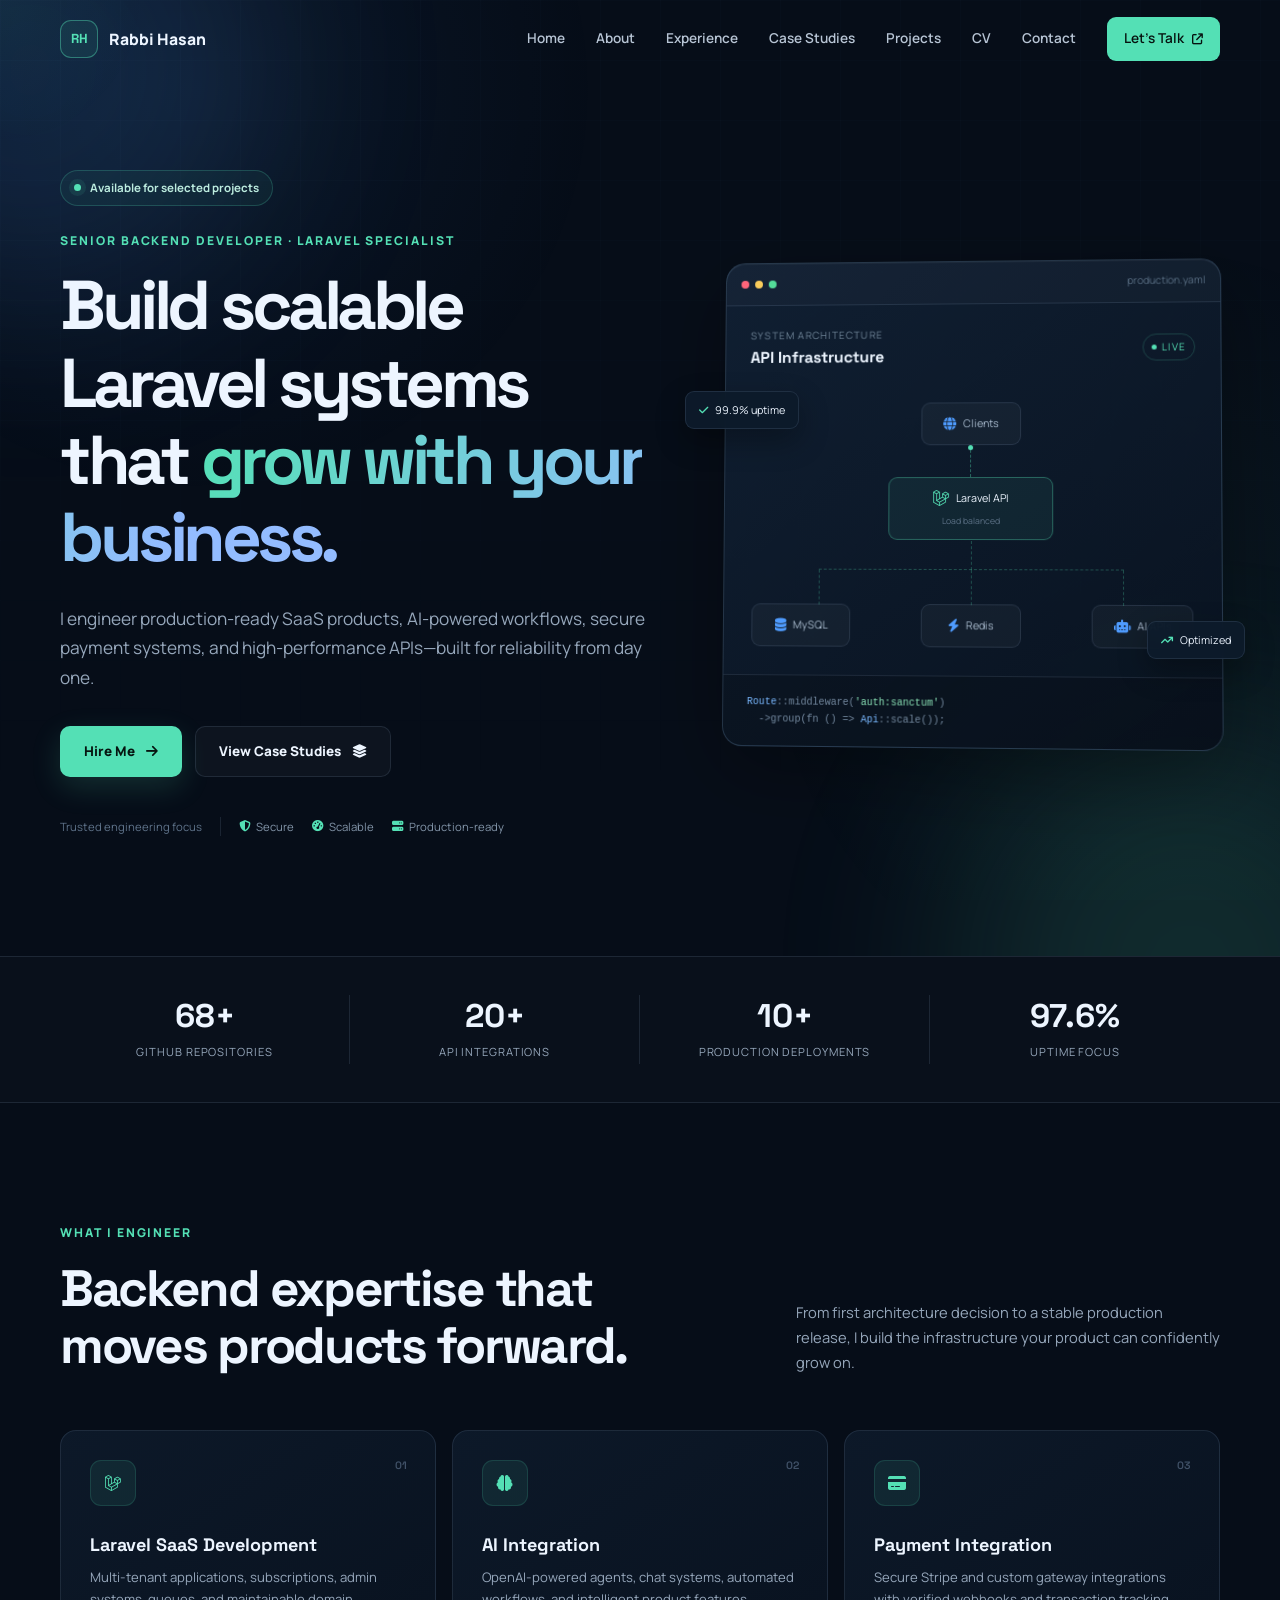
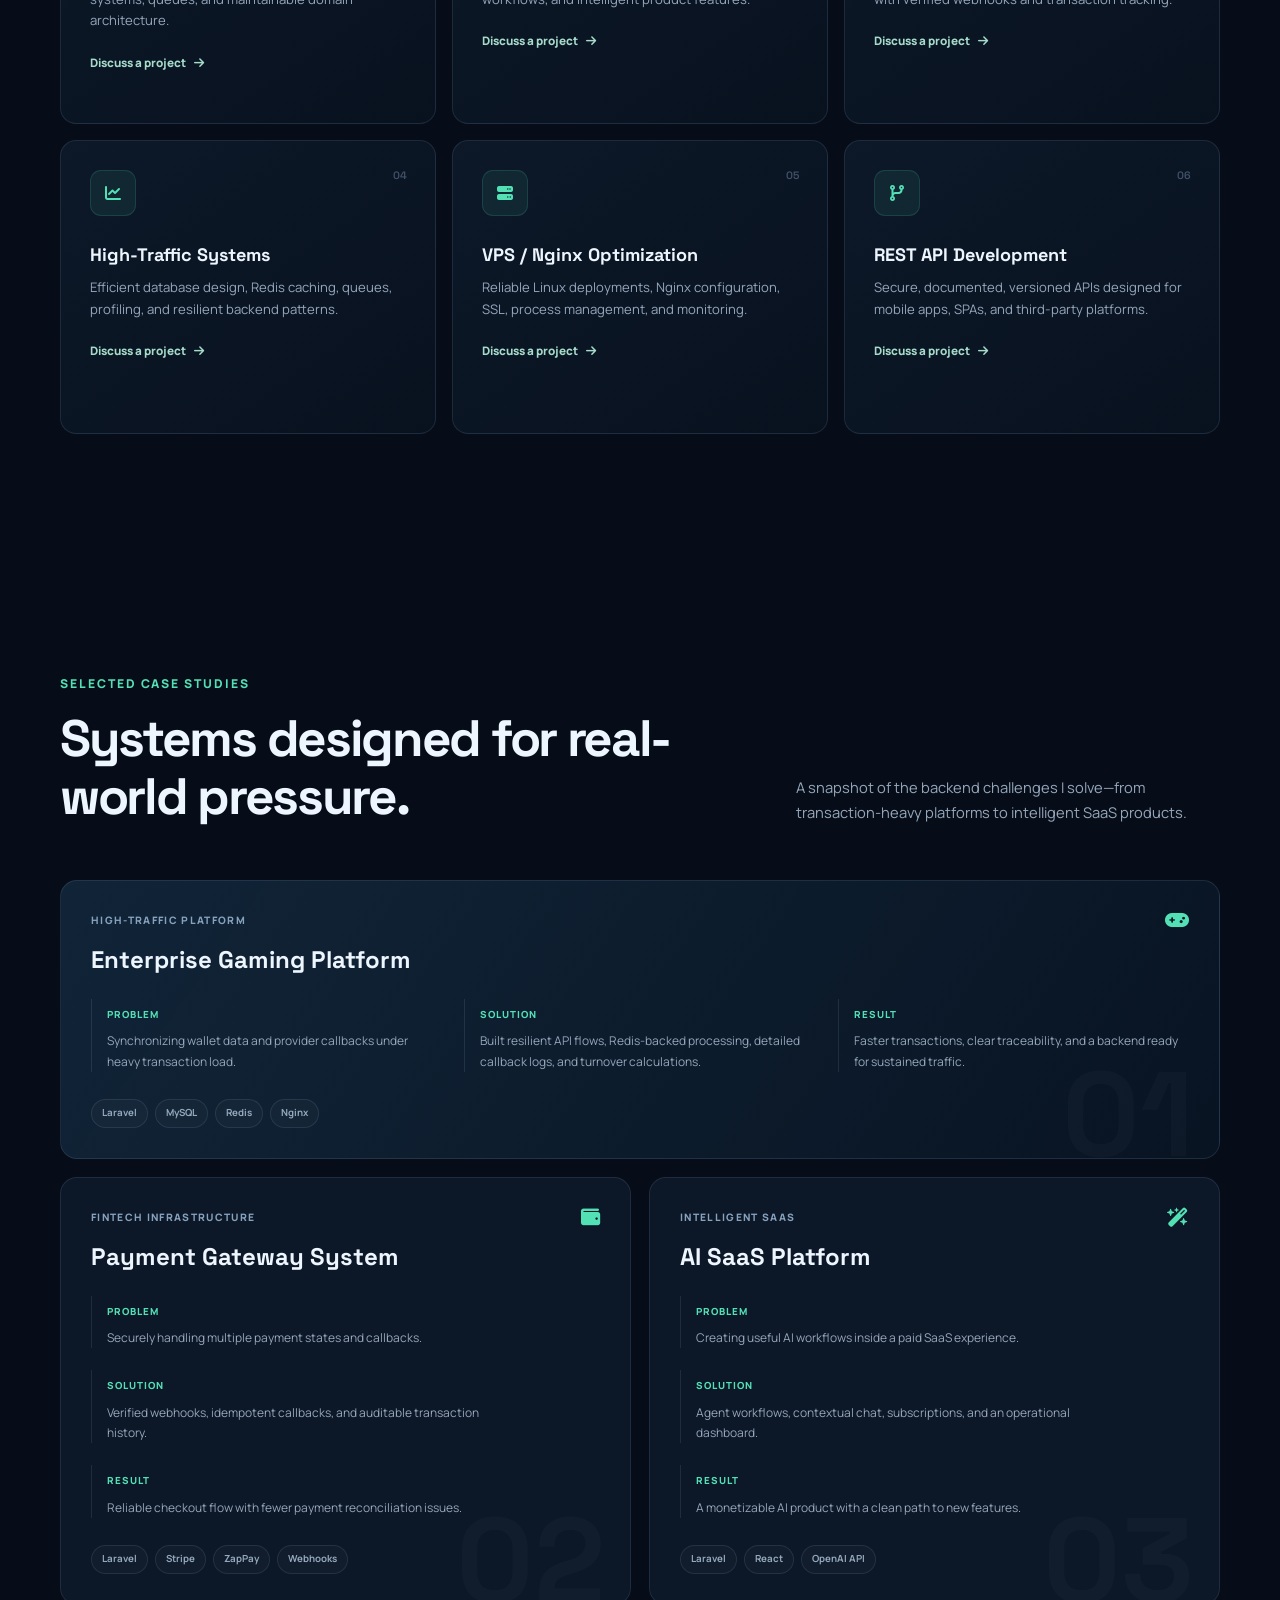
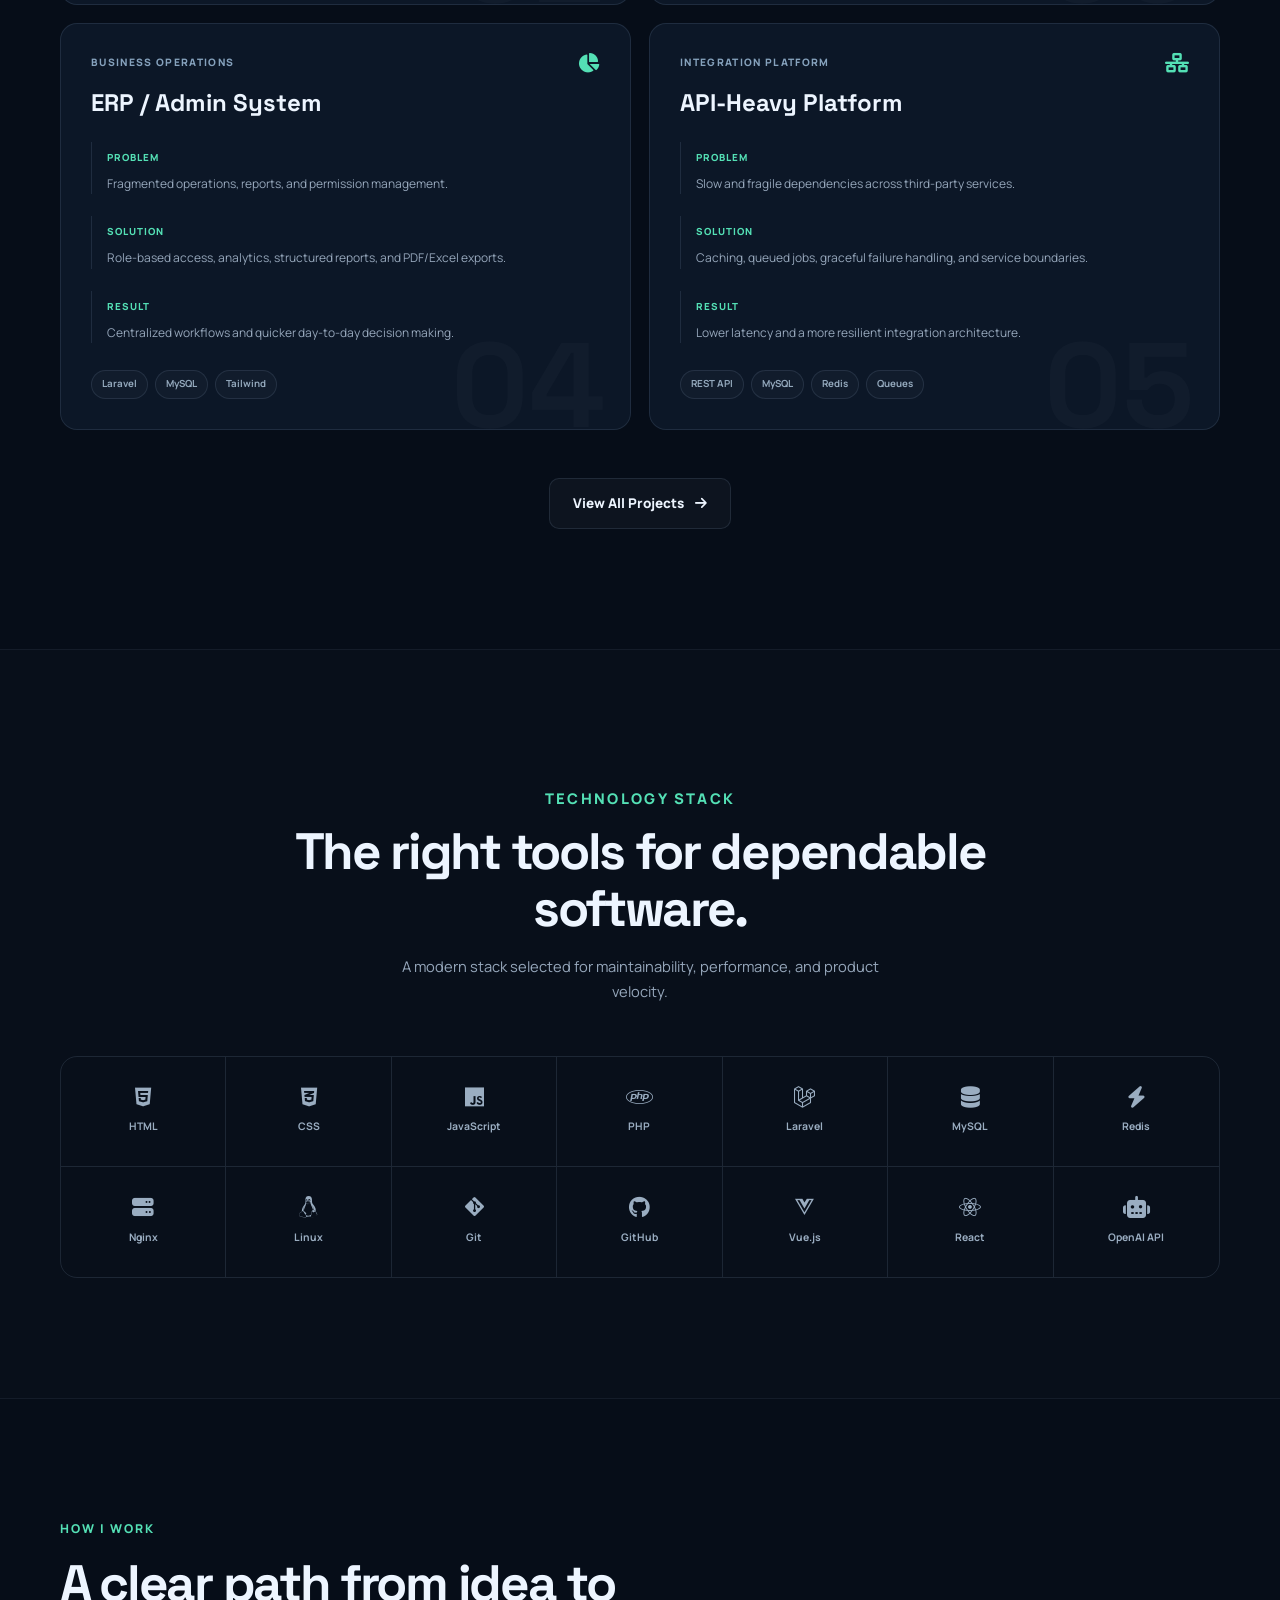
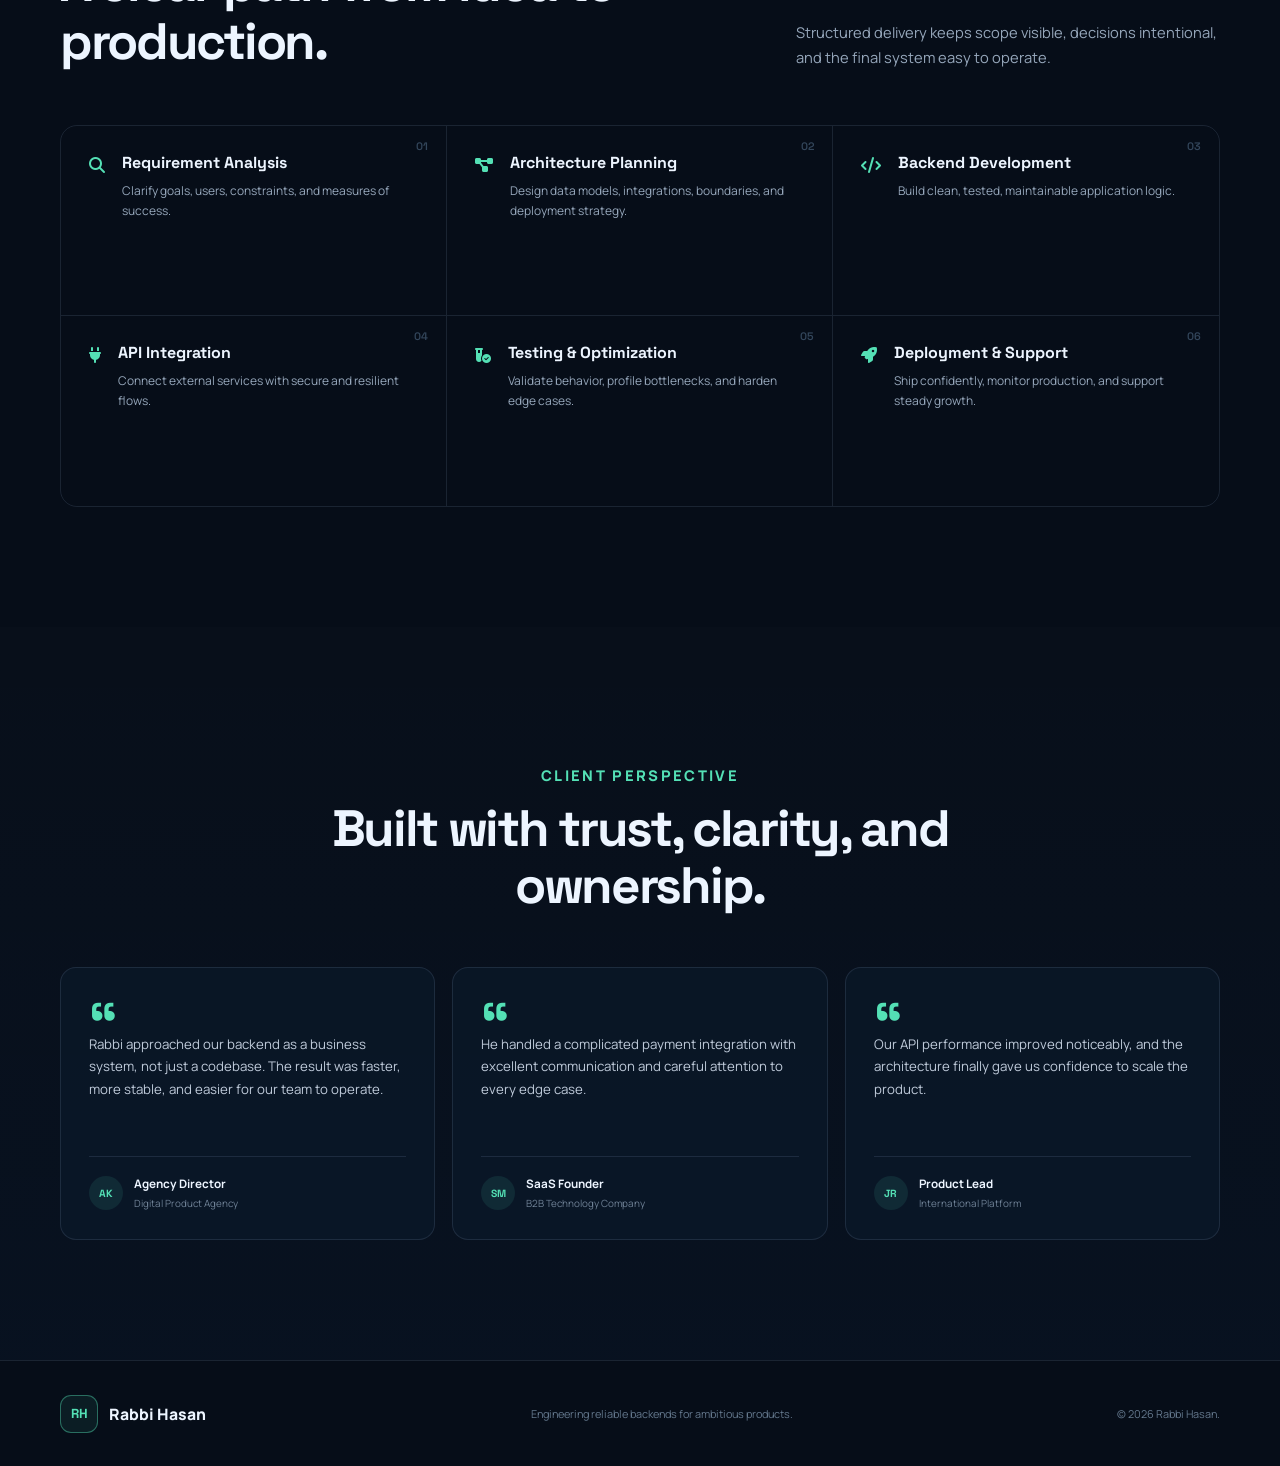
==== commit e5131dc0: "project added" ====
--- a/index.html
+++ b/index.html
@@ -24,7 +24,7 @@
 
   <header class="site-header" id="top">
     <nav class="navbar container" aria-label="Main navigation">
-      <a class="logo" href="#home" aria-label="Rabbi Hasan home">
+      <a class="logo" href="index.html" aria-label="Rabbi Hasan home">
         <span class="logo-mark">RH</span>
         <span>Rabbi Hasan</span>
       </a>
@@ -32,11 +32,13 @@
         <span></span><span></span><span></span>
       </button>
       <div class="nav-links">
-        <a href="#about">About</a>
-        <a href="#services">Services</a>
-        <a href="#work">Case Studies</a>
-        <a href="#process">Process</a>
-        <a href="#contact">Contact</a>
+        <a href="index.html">Home</a>
+        <a href="about.html">About</a>
+        <a href="experience.html">Experience</a>
+        <a href="index.html#work">Case Studies</a>
+        <a href="projects.html">Projects</a>
+        <a href="cv.html">CV</a>
+        <a href="contact.html">Contact</a>
         <a class="nav-cta" href="mailto:mdrabbihasan610@gmail.com">Let's Talk <i class="fa-solid fa-arrow-up-right-from-square"></i></a>
       </div>
     </nav>
@@ -54,8 +56,8 @@
           <h1>Build scalable Laravel systems that <span>grow with your business.</span></h1>
           <p class="hero-copy">I engineer production-ready SaaS products, AI-powered workflows, secure payment systems, and high-performance APIs—built for reliability from day one.</p>
           <div class="hero-actions">
-            <a class="button button-primary" href="#contact">Hire Me <i class="fa-solid fa-arrow-right"></i></a>
-            <a class="button button-secondary" href="#work">View Case Studies <i class="fa-solid fa-layer-group"></i></a>
+            <a class="button button-primary" href="contact.html">Hire Me <i class="fa-solid fa-arrow-right"></i></a>
+            <a class="button button-secondary" href="projects.html">View Case Studies <i class="fa-solid fa-layer-group"></i></a>
           </div>
           <div class="hero-trust">
             <span>Trusted engineering focus</span>
@@ -112,44 +114,12 @@
           <p>From first architecture decision to a stable production release, I build the infrastructure your product can confidently grow on.</p>
         </div>
         <div class="services-grid" id="services-grid">
-          <article class="service-card reveal"><div class="icon-box"><i class="fa-brands fa-laravel"></i></div><span>01</span><h3>Laravel SaaS Development</h3><p>Multi-tenant applications, subscriptions, admin systems, queues, and maintainable domain architecture.</p><a href="#contact">Discuss a project <i class="fa-solid fa-arrow-right"></i></a></article>
-          <article class="service-card reveal"><div class="icon-box"><i class="fa-solid fa-brain"></i></div><span>02</span><h3>AI Integration</h3><p>OpenAI-powered agents, chat systems, automated workflows, and intelligent product features.</p><a href="#contact">Discuss a project <i class="fa-solid fa-arrow-right"></i></a></article>
-          <article class="service-card reveal"><div class="icon-box"><i class="fa-solid fa-credit-card"></i></div><span>03</span><h3>Payment Integration</h3><p>Secure Stripe and custom gateway integrations with verified webhooks and transaction tracking.</p><a href="#contact">Discuss a project <i class="fa-solid fa-arrow-right"></i></a></article>
-          <article class="service-card reveal"><div class="icon-box"><i class="fa-solid fa-chart-line"></i></div><span>04</span><h3>High-Traffic Systems</h3><p>Efficient database design, Redis caching, queues, profiling, and resilient backend patterns.</p><a href="#contact">Discuss a project <i class="fa-solid fa-arrow-right"></i></a></article>
-          <article class="service-card reveal"><div class="icon-box"><i class="fa-solid fa-server"></i></div><span>05</span><h3>VPS / Nginx Optimization</h3><p>Reliable Linux deployments, Nginx configuration, SSL, process management, and monitoring.</p><a href="#contact">Discuss a project <i class="fa-solid fa-arrow-right"></i></a></article>
-          <article class="service-card reveal"><div class="icon-box"><i class="fa-solid fa-code-branch"></i></div><span>06</span><h3>REST API Development</h3><p>Secure, documented, versioned APIs designed for mobile apps, SPAs, and third-party platforms.</p><a href="#contact">Discuss a project <i class="fa-solid fa-arrow-right"></i></a></article>
-        </div>
-      </div>
-    </section>
-
-    <section class="section about-section" id="about">
-      <div class="container about-grid">
-        <div class="about-visual reveal">
-          <div class="terminal">
-            <div class="terminal-bar"><span></span><span></span><span></span><small>rabbi@production:~</small></div>
-            <div class="terminal-body">
-              <p><b>$</b> php artisan about</p>
-              <p class="muted">Environment ........... production</p>
-              <p class="muted">Laravel ............... optimized</p>
-              <p class="muted">Cache ................. redis</p>
-              <p class="muted">Queue ................. running</p>
-              <p><b>$</b> deploy --zero-downtime</p>
-              <p class="success">✓ Deployment successful</p>
-              <p><b>$</b> <span class="terminal-cursor"></span></p>
-            </div>
-          </div>
-          <div class="experience-card"><strong>Production</strong><span>is where good architecture proves itself.</span></div>
-        </div>
-        <div class="about-content reveal">
-          <p class="eyebrow">About me</p>
-          <h2>Turning complex backend problems into dependable products.</h2>
-          <p>I'm Rabbi Hasan, a backend developer from Bangladesh focused on building scalable, secure, and business-ready web platforms. My core expertise is Laravel and PHP, backed by hands-on production experience with MySQL, Redis, Nginx, Linux VPS infrastructure, and third-party APIs.</p>
-          <p>I also work across Vue and React frontends when a product needs it, and integrate modern AI APIs to turn ambitious ideas into useful, maintainable features.</p>
-          <div class="about-points">
-            <div><i class="fa-solid fa-circle-check"></i><span><strong>Business-minded engineering</strong>Architecture aligned with real product goals.</span></div>
-            <div><i class="fa-solid fa-circle-check"></i><span><strong>Clear communication</strong>Transparent progress and practical decisions.</span></div>
-          </div>
-          <a class="text-link" href="#contact">Let's build something reliable <i class="fa-solid fa-arrow-right"></i></a>
+          <article class="service-card reveal"><div class="icon-box"><i class="fa-brands fa-laravel"></i></div><span>01</span><h3>Laravel SaaS Development</h3><p>Multi-tenant applications, subscriptions, admin systems, queues, and maintainable domain architecture.</p><a href="contact.html">Discuss a project <i class="fa-solid fa-arrow-right"></i></a></article>
+          <article class="service-card reveal"><div class="icon-box"><i class="fa-solid fa-brain"></i></div><span>02</span><h3>AI Integration</h3><p>OpenAI-powered agents, chat systems, automated workflows, and intelligent product features.</p><a href="contact.html">Discuss a project <i class="fa-solid fa-arrow-right"></i></a></article>
+          <article class="service-card reveal"><div class="icon-box"><i class="fa-solid fa-credit-card"></i></div><span>03</span><h3>Payment Integration</h3><p>Secure Stripe and custom gateway integrations with verified webhooks and transaction tracking.</p><a href="contact.html">Discuss a project <i class="fa-solid fa-arrow-right"></i></a></article>
+          <article class="service-card reveal"><div class="icon-box"><i class="fa-solid fa-chart-line"></i></div><span>04</span><h3>High-Traffic Systems</h3><p>Efficient database design, Redis caching, queues, profiling, and resilient backend patterns.</p><a href="contact.html">Discuss a project <i class="fa-solid fa-arrow-right"></i></a></article>
+          <article class="service-card reveal"><div class="icon-box"><i class="fa-solid fa-server"></i></div><span>05</span><h3>VPS / Nginx Optimization</h3><p>Reliable Linux deployments, Nginx configuration, SSL, process management, and monitoring.</p><a href="contact.html">Discuss a project <i class="fa-solid fa-arrow-right"></i></a></article>
+          <article class="service-card reveal"><div class="icon-box"><i class="fa-solid fa-code-branch"></i></div><span>06</span><h3>REST API Development</h3><p>Secure, documented, versioned APIs designed for mobile apps, SPAs, and third-party platforms.</p><a href="contact.html">Discuss a project <i class="fa-solid fa-arrow-right"></i></a></article>
         </div>
       </div>
     </section>
@@ -160,53 +130,14 @@
           <div><p class="eyebrow">Selected case studies</p><h2>Systems designed for real-world pressure.</h2></div>
           <p>A snapshot of the backend challenges I solve—from transaction-heavy platforms to intelligent SaaS products.</p>
         </div>
-        <div class="case-toolbar reveal" aria-label="Filter case studies">
-          <div class="case-filters" id="case-filters"></div>
-          <label class="case-search">
-            <i class="fa-solid fa-magnifying-glass"></i>
-            <input id="case-search" type="search" placeholder="Search projects..." aria-label="Search case studies">
-          </label>
+        <div class="case-grid" id="featured-case-grid">
+          <!-- JS will populate featured projects here from content.json -->
         </div>
-        <div class="case-grid" id="case-grid">
-          <article class="case-card featured reveal">
-            <div class="case-number">01</div>
-            <div class="case-top"><span class="case-type">High-traffic platform</span><i class="fa-solid fa-gamepad"></i></div>
-            <h3>Enterprise Gaming Platform</h3>
-            <div class="case-details">
-              <div><small>Problem</small><p>Synchronizing wallet data and provider callbacks under heavy transaction load.</p></div>
-              <div><small>Solution</small><p>Built resilient API flows, Redis-backed processing, detailed callback logs, and turnover calculations.</p></div>
-              <div><small>Result</small><p>Faster transactions, clear traceability, and a backend ready for sustained traffic.</p></div>
-            </div>
-            <div class="tags"><span>Laravel</span><span>MySQL</span><span>Redis</span><span>Nginx</span></div>
-          </article>
-          <article class="case-card reveal">
-            <div class="case-number">02</div><div class="case-top"><span class="case-type">Fintech infrastructure</span><i class="fa-solid fa-wallet"></i></div>
-            <h3>Payment Gateway System</h3>
-            <div class="case-details"><div><small>Problem</small><p>Securely handling multiple payment states and callbacks.</p></div><div><small>Solution</small><p>Verified webhooks, idempotent callbacks, and auditable transaction history.</p></div><div><small>Result</small><p>Reliable checkout flow with fewer payment reconciliation issues.</p></div></div>
-            <div class="tags"><span>Laravel</span><span>Stripe</span><span>ZapPay</span><span>Webhooks</span></div>
-          </article>
-          <article class="case-card reveal">
-            <div class="case-number">03</div><div class="case-top"><span class="case-type">Intelligent SaaS</span><i class="fa-solid fa-wand-magic-sparkles"></i></div>
-            <h3>AI SaaS Platform</h3>
-            <div class="case-details"><div><small>Problem</small><p>Creating useful AI workflows inside a paid SaaS experience.</p></div><div><small>Solution</small><p>Agent workflows, contextual chat, subscriptions, and an operational dashboard.</p></div><div><small>Result</small><p>A monetizable AI product with a clean path to new features.</p></div></div>
-            <div class="tags"><span>Laravel</span><span>React</span><span>OpenAI API</span></div>
-          </article>
-          <article class="case-card reveal">
-            <div class="case-number">04</div><div class="case-top"><span class="case-type">Business operations</span><i class="fa-solid fa-chart-pie"></i></div>
-            <h3>ERP / Admin System</h3>
-            <div class="case-details"><div><small>Problem</small><p>Fragmented operations, reports, and permission management.</p></div><div><small>Solution</small><p>Role-based access, analytics, structured reports, and PDF/Excel exports.</p></div><div><small>Result</small><p>Centralized workflows and quicker day-to-day decision making.</p></div></div>
-            <div class="tags"><span>Laravel</span><span>MySQL</span><span>Tailwind</span></div>
-          </article>
-          <article class="case-card reveal">
-            <div class="case-number">05</div><div class="case-top"><span class="case-type">Integration platform</span><i class="fa-solid fa-network-wired"></i></div>
-            <h3>API-Heavy Platform</h3>
-            <div class="case-details"><div><small>Problem</small><p>Slow and fragile dependencies across third-party services.</p></div><div><small>Solution</small><p>Caching, queued jobs, graceful failure handling, and service boundaries.</p></div><div><small>Result</small><p>Lower latency and a more resilient integration architecture.</p></div></div>
-            <div class="tags"><span>REST API</span><span>MySQL</span><span>Redis</span><span>Queues</span></div>
-          </article>
+        <div style="text-align: center; margin-top: 3rem;" class="reveal">
+          <a class="button button-secondary" href="projects.html">View All Projects <i class="fa-solid fa-arrow-right"></i></a>
         </div>
       </div>
     </section>
-
     <section class="section stack-section" id="stack">
       <div class="container">
         <div class="center-heading reveal"><p class="eyebrow">Technology stack</p><h2>The right tools for dependable software.</h2><p>A modern stack selected for maintainability, performance, and product velocity.</p></div>
@@ -247,31 +178,6 @@
       </div>
     </section>
 
-    <section class="section contact-section" id="contact">
-      <div class="container contact-grid">
-        <div class="contact-copy reveal">
-          <p class="eyebrow">Start a conversation</p>
-          <h2>Have a serious product to build?</h2>
-          <p>Tell me what you're working on, where the technical pressure is, and what a successful outcome looks like. I'll reply with practical next steps.</p>
-          <a class="email-link" href="mailto:mdrabbihasan610@gmail.com"><span><i class="fa-solid fa-envelope"></i></span><div><small>Email me directly</small><strong>mdrabbihasan610@gmail.com</strong></div></a>
-          <div class="social-links">
-            <a href="#" data-social="github" aria-label="GitHub"><i class="fa-brands fa-github"></i> GitHub</a>
-            <a href="#" data-social="linkedin" aria-label="LinkedIn"><i class="fa-brands fa-linkedin-in"></i> LinkedIn</a>
-          </div>
-        </div>
-        <form class="contact-form reveal" id="contact-form" action="https://formsubmit.co/mdrabbihasan610@gmail.com" method="POST">
-          <input type="hidden" name="_subject" value="New portfolio project inquiry">
-          <input type="hidden" name="_template" value="table">
-          <input type="hidden" name="_captcha" value="false">
-          <input class="honey-field" type="text" name="_honey" tabindex="-1" autocomplete="off">
-          <div class="form-row"><label>Full name<input type="text" name="name" placeholder="Your name" required></label><label>Work email<input type="email" name="email" placeholder="you@company.com" required></label></div>
-          <label>Project type<select name="project"><option value="">Select a service</option><option>Laravel SaaS Development</option><option>AI Integration</option><option>Payment Integration</option><option>API Development</option><option>Performance Optimization</option></select></label>
-          <label>Project details<textarea name="message" rows="5" placeholder="Tell me about your product, timeline, and goals..." required></textarea></label>
-          <button class="button button-primary" type="submit">Send Project Brief <i class="fa-solid fa-paper-plane"></i></button>
-          <p class="form-status" role="status"></p>
-        </form>
-      </div>
-    </section>
   </main>
 
   <footer>
--- a/assets/css/style.css
+++ b/assets/css/style.css
@@ -444,3 +444,47 @@
 @media (prefers-reduced-motion: reduce) {
   *, *::before, *::after { scroll-behavior: auto !important; animation-duration: .01ms !important; animation-iteration-count: 1 !important; transition-duration: .01ms !important; }
 }
+
+/* Custom Additions */
+.experience-section, .cv-section { background: rgba(255,255,255,.014); border-block: 1px solid rgba(148,178,211,.08); }
+.timeline { position: relative; max-width: 800px; margin: 0 auto; padding: 20px 0; }
+.timeline::after { content: ""; position: absolute; width: 2px; background: var(--line); top: 0; bottom: 0; left: 50%; margin-left: -1px; }
+.timeline-item { padding: 20px 40px; position: relative; width: 50%; box-sizing: border-box; }
+.timeline-item:nth-child(odd) { left: 0; text-align: right; }
+.timeline-item:nth-child(even) { left: 50%; }
+.timeline-item::after { content: ""; position: absolute; width: 14px; height: 14px; right: -7px; background: var(--primary); border: 3px solid var(--bg); top: 25px; border-radius: 50%; z-index: 1; }
+.timeline-item:nth-child(even)::after { left: -7px; }
+.timeline-date { color: var(--primary); font-weight: 800; font-size: .8rem; margin-bottom: 10px; }
+.timeline-content { padding: 20px; background: var(--card); border: 1px solid var(--line); border-radius: 12px; transition: .3s; }
+.timeline-content:hover { transform: translateY(-5px); border-color: rgba(84,224,181,.3); }
+.timeline-content h3 { color: var(--text); font-size: 1.1rem; margin-bottom: 5px; }
+.timeline-content h4 { color: var(--muted); font-size: .8rem; font-weight: 500; margin-bottom: 10px; }
+.timeline-content ul { list-style: none; text-align: left; padding: 0; margin-top: 10px;}
+.timeline-content ul li { color: #86a2bd; font-size: .8rem; margin-bottom: 8px; position: relative; padding-left: 15px;}
+.timeline-content ul li::before { content: "�"; position: absolute; left: 0; color: var(--primary); font-weight: bold;}
+
+.cv-grid { display: grid; grid-template-columns: 1fr 1fr; gap: 40px; margin-top: 40px; }
+.cv-column h3 { font-size: 1.4rem; color: var(--primary); margin-bottom: 20px; border-bottom: 1px solid var(--line); padding-bottom: 10px; }
+.cv-item { padding: 15px; background: rgba(255,255,255,.015); border: 1px solid var(--line); border-radius: 8px; margin-bottom: 15px; transition: .2s; }
+.cv-item:hover { background: rgba(84,224,181,.04); border-color: rgba(84,224,181,.2); }
+.cv-item h4 { font-size: 1rem; color: var(--text); margin-bottom: 5px; }
+.cv-item p { font-size: .85rem; color: #86a2bd; }
+
+.project-card { display: flex; flex-direction: column; padding: 0; }
+.project-image { height: 200px; width: 100%; overflow: hidden; border-bottom: 1px solid var(--line); }
+.project-image img { width: 100%; height: 100%; object-fit: cover; transition: .4s; }
+.project-card:hover .project-image img { transform: scale(1.05); }
+.project-content { padding: 25px; flex: 1; display: flex; flex-direction: column; }
+.project-content h3 { margin: 10px 0 15px; }
+.project-content .button { margin-top: auto; }
+
+@media screen and (max-width: 800px) {
+  .timeline::after { left: 31px; }
+  .timeline-item { width: 100%; padding-left: 70px; padding-right: 25px; text-align: left; }
+  .timeline-item:nth-child(odd) { left: 0; text-align: left; }
+  .timeline-item:nth-child(even) { left: 0; }
+  .timeline-item::after { left: 24px; top: 25px; right: auto; }
+  .timeline-item:nth-child(even)::after { left: 24px; }
+  .cv-grid { grid-template-columns: 1fr; gap: 20px; }
+}
+
